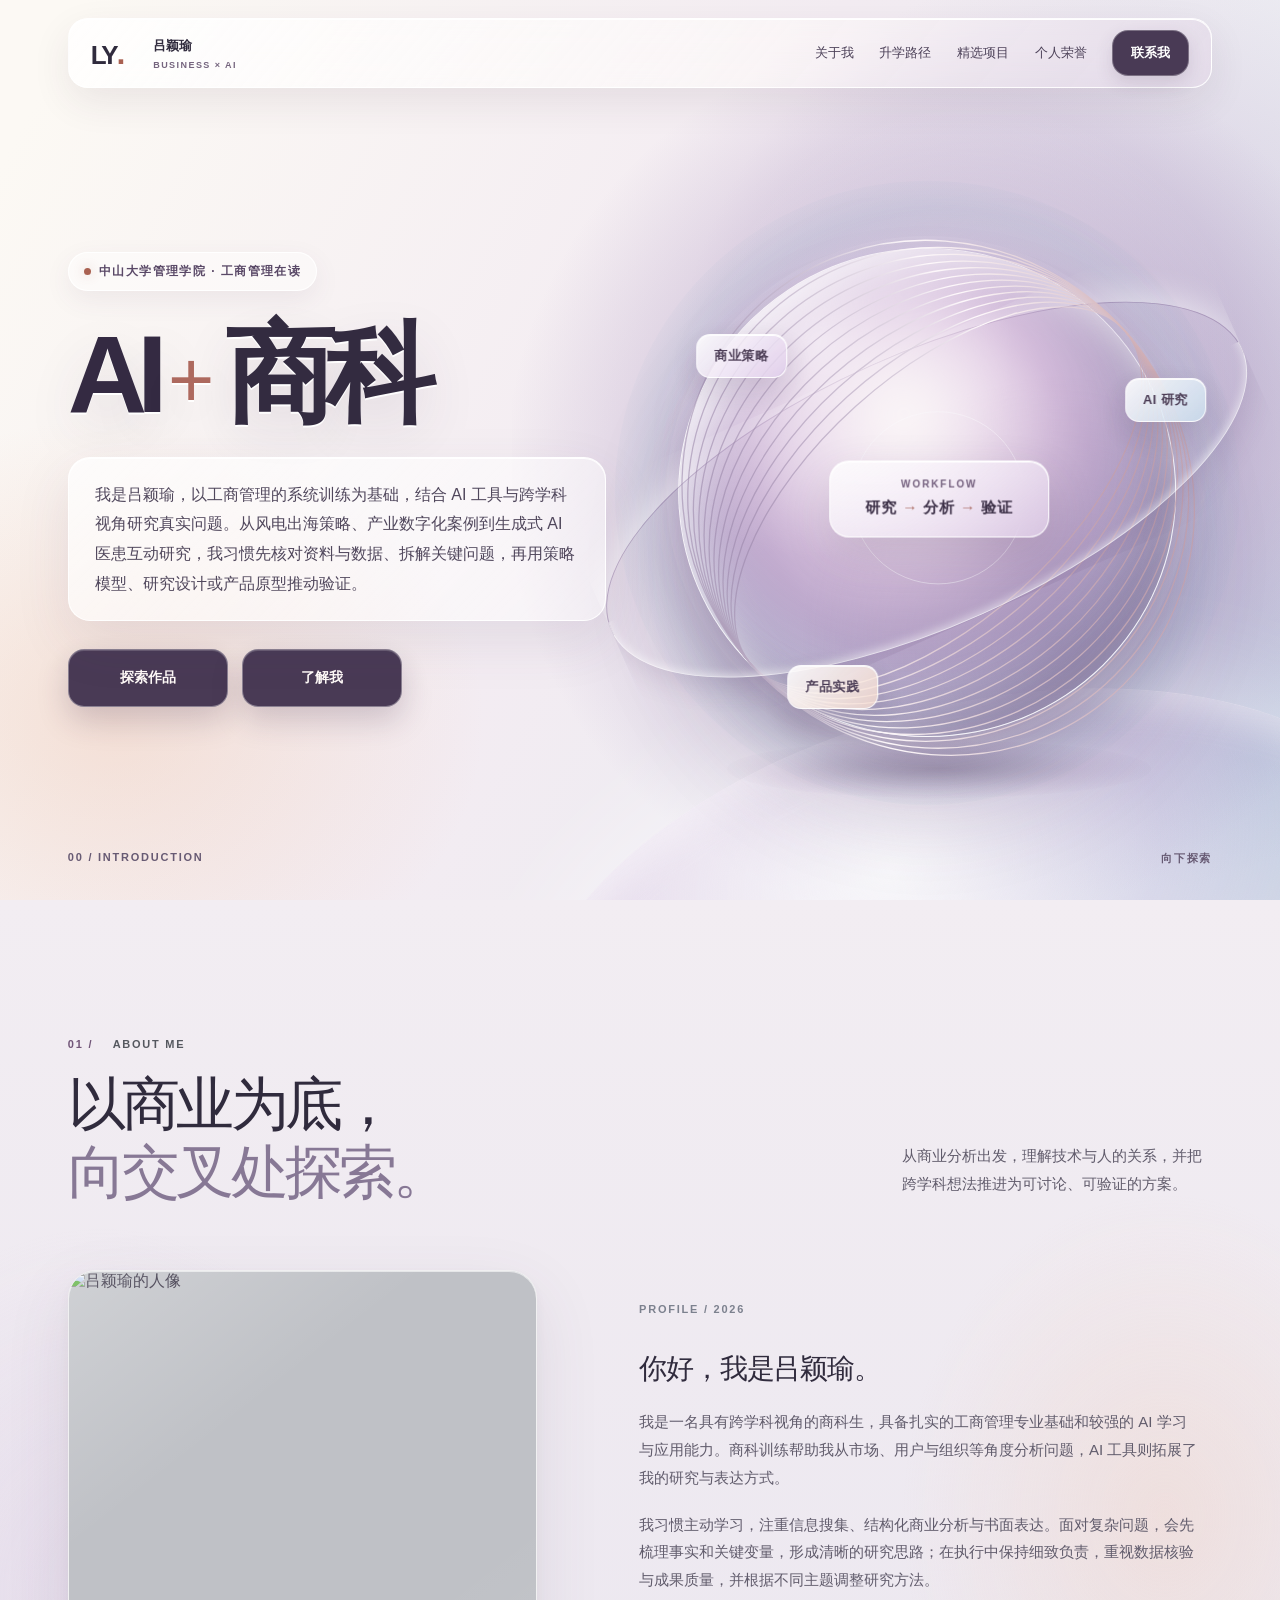
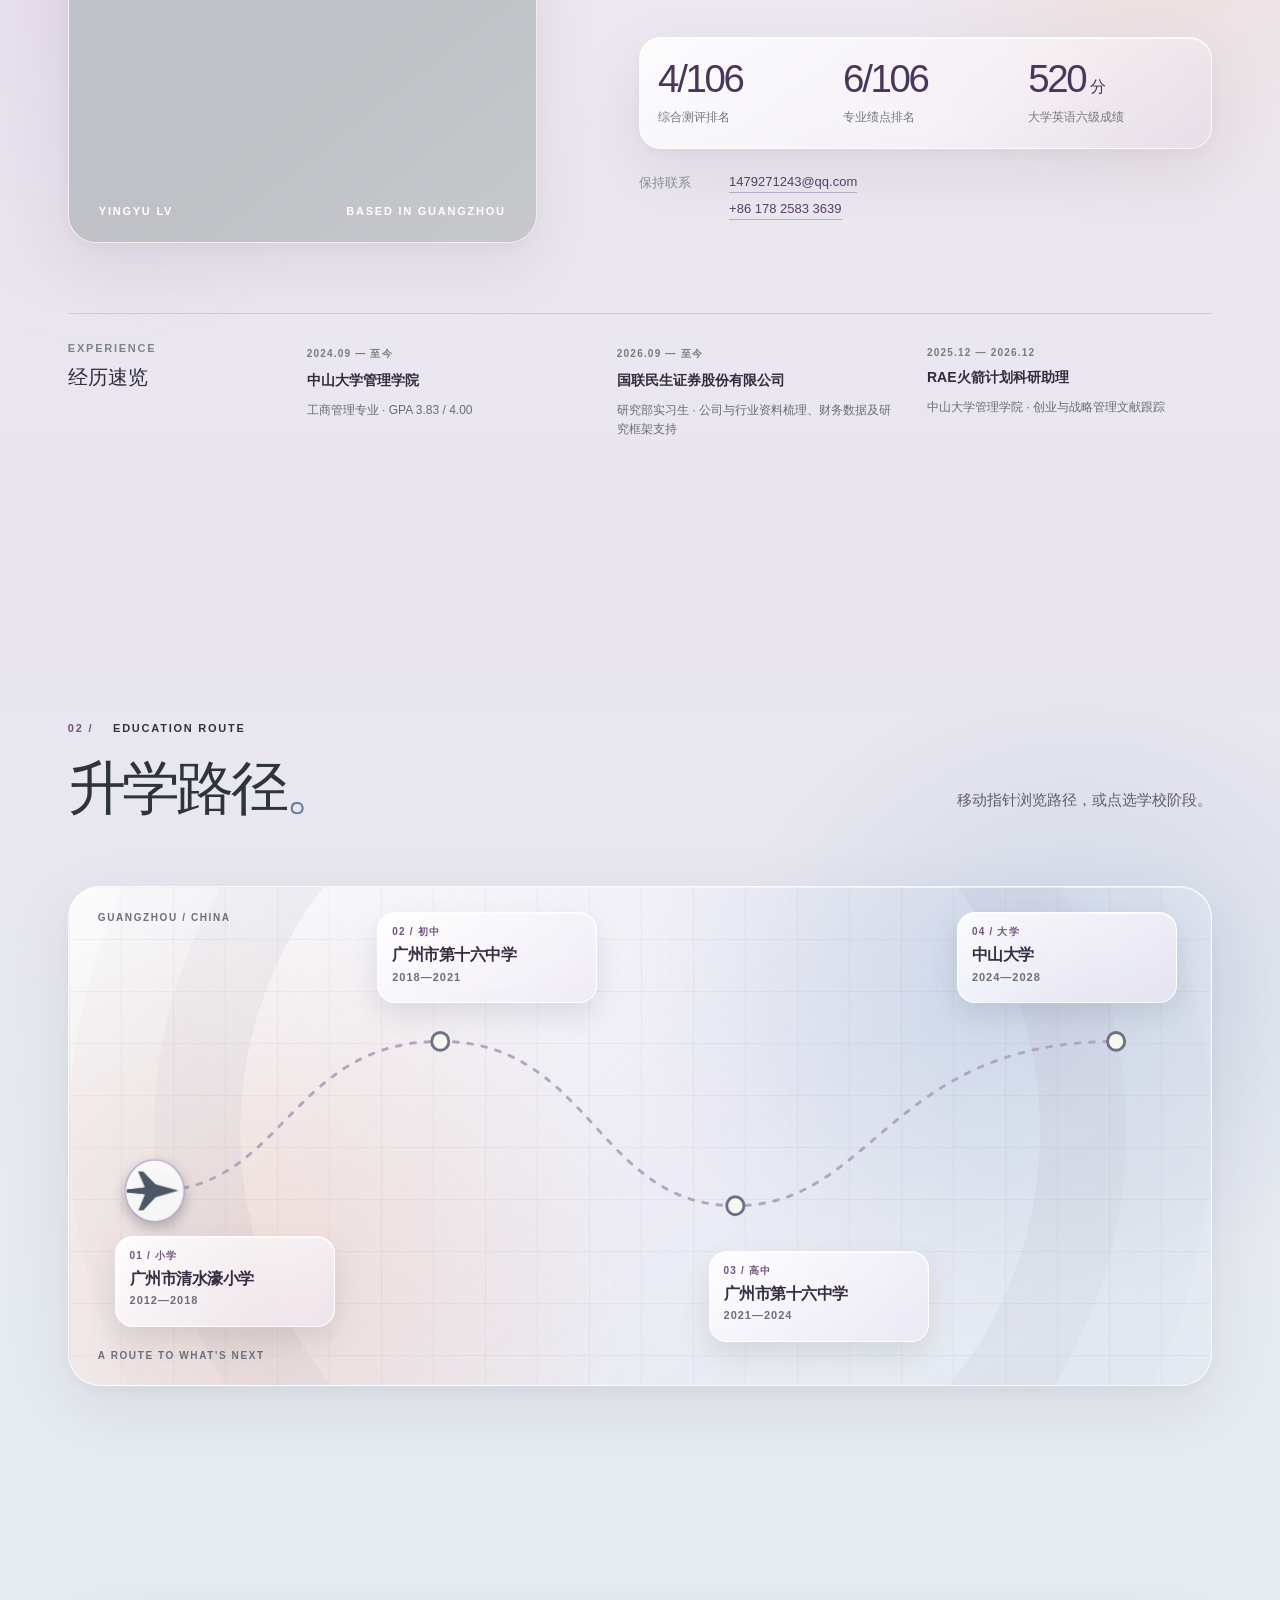
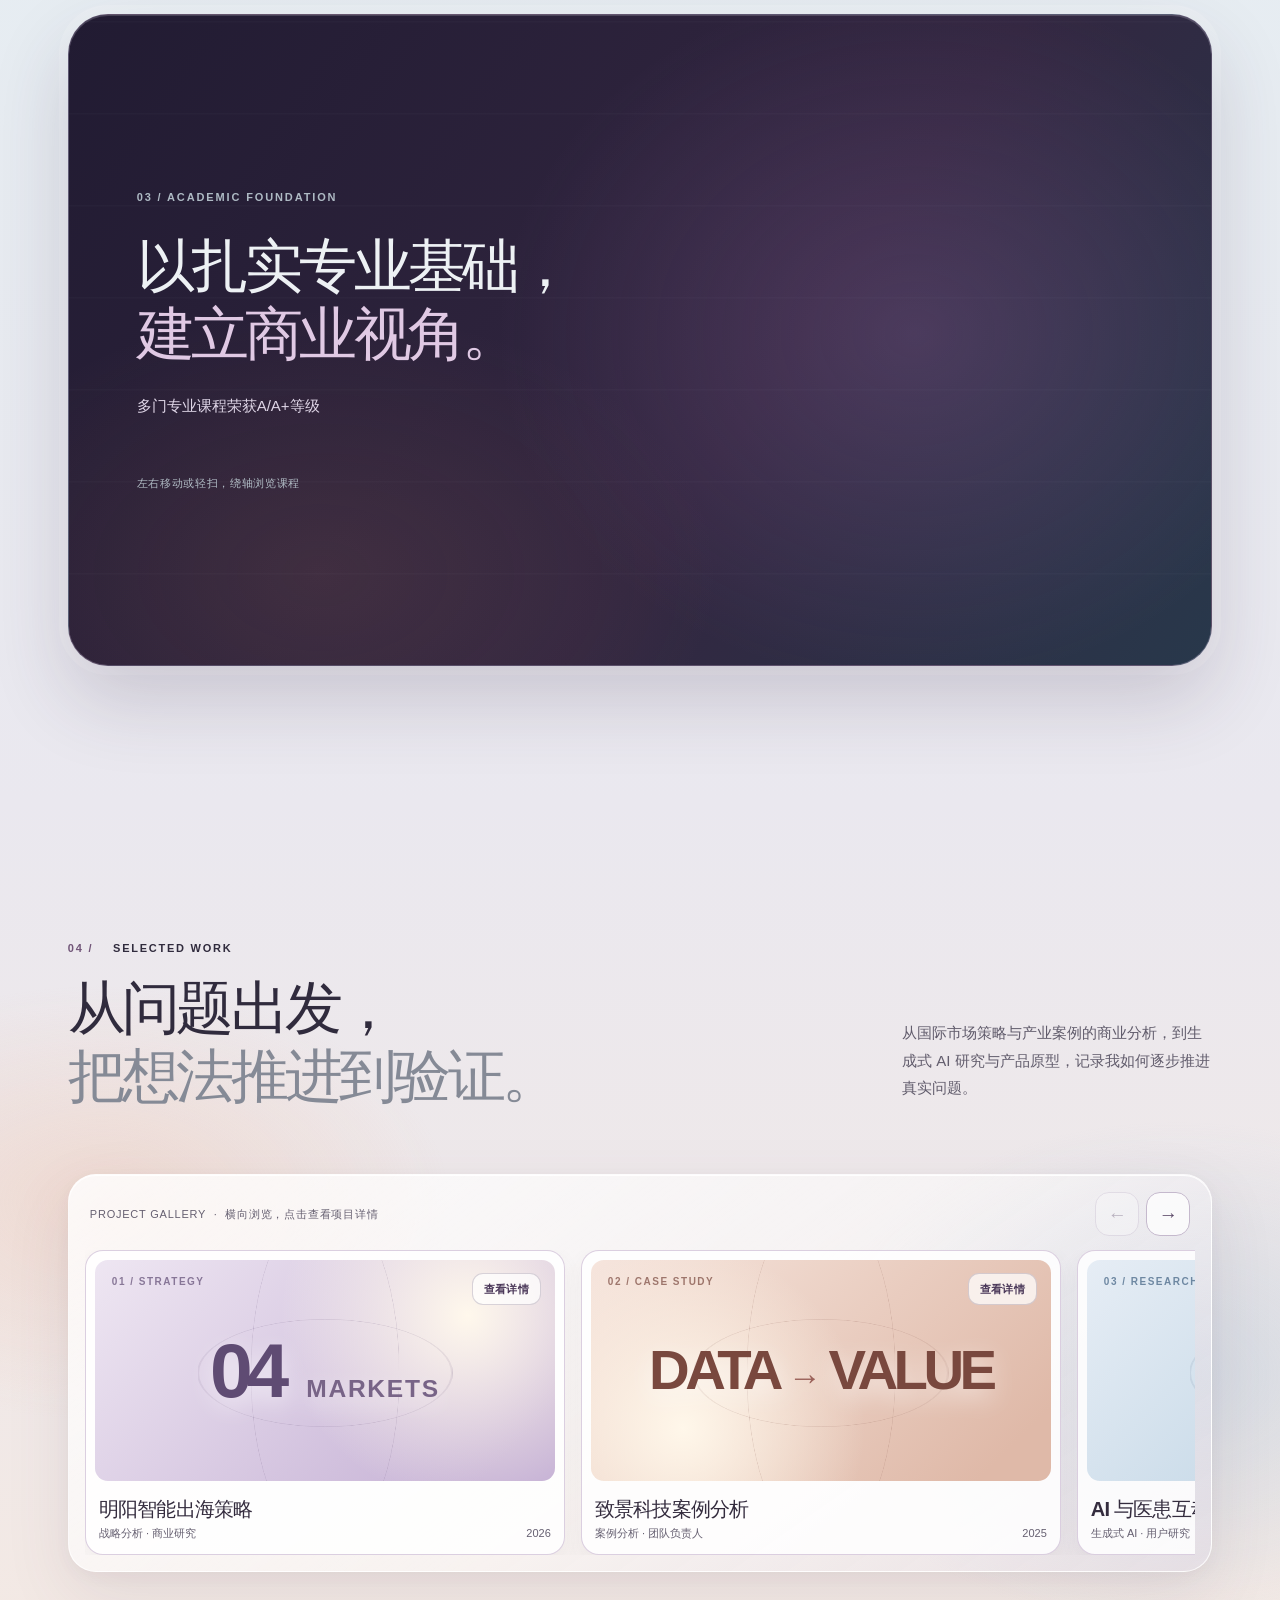
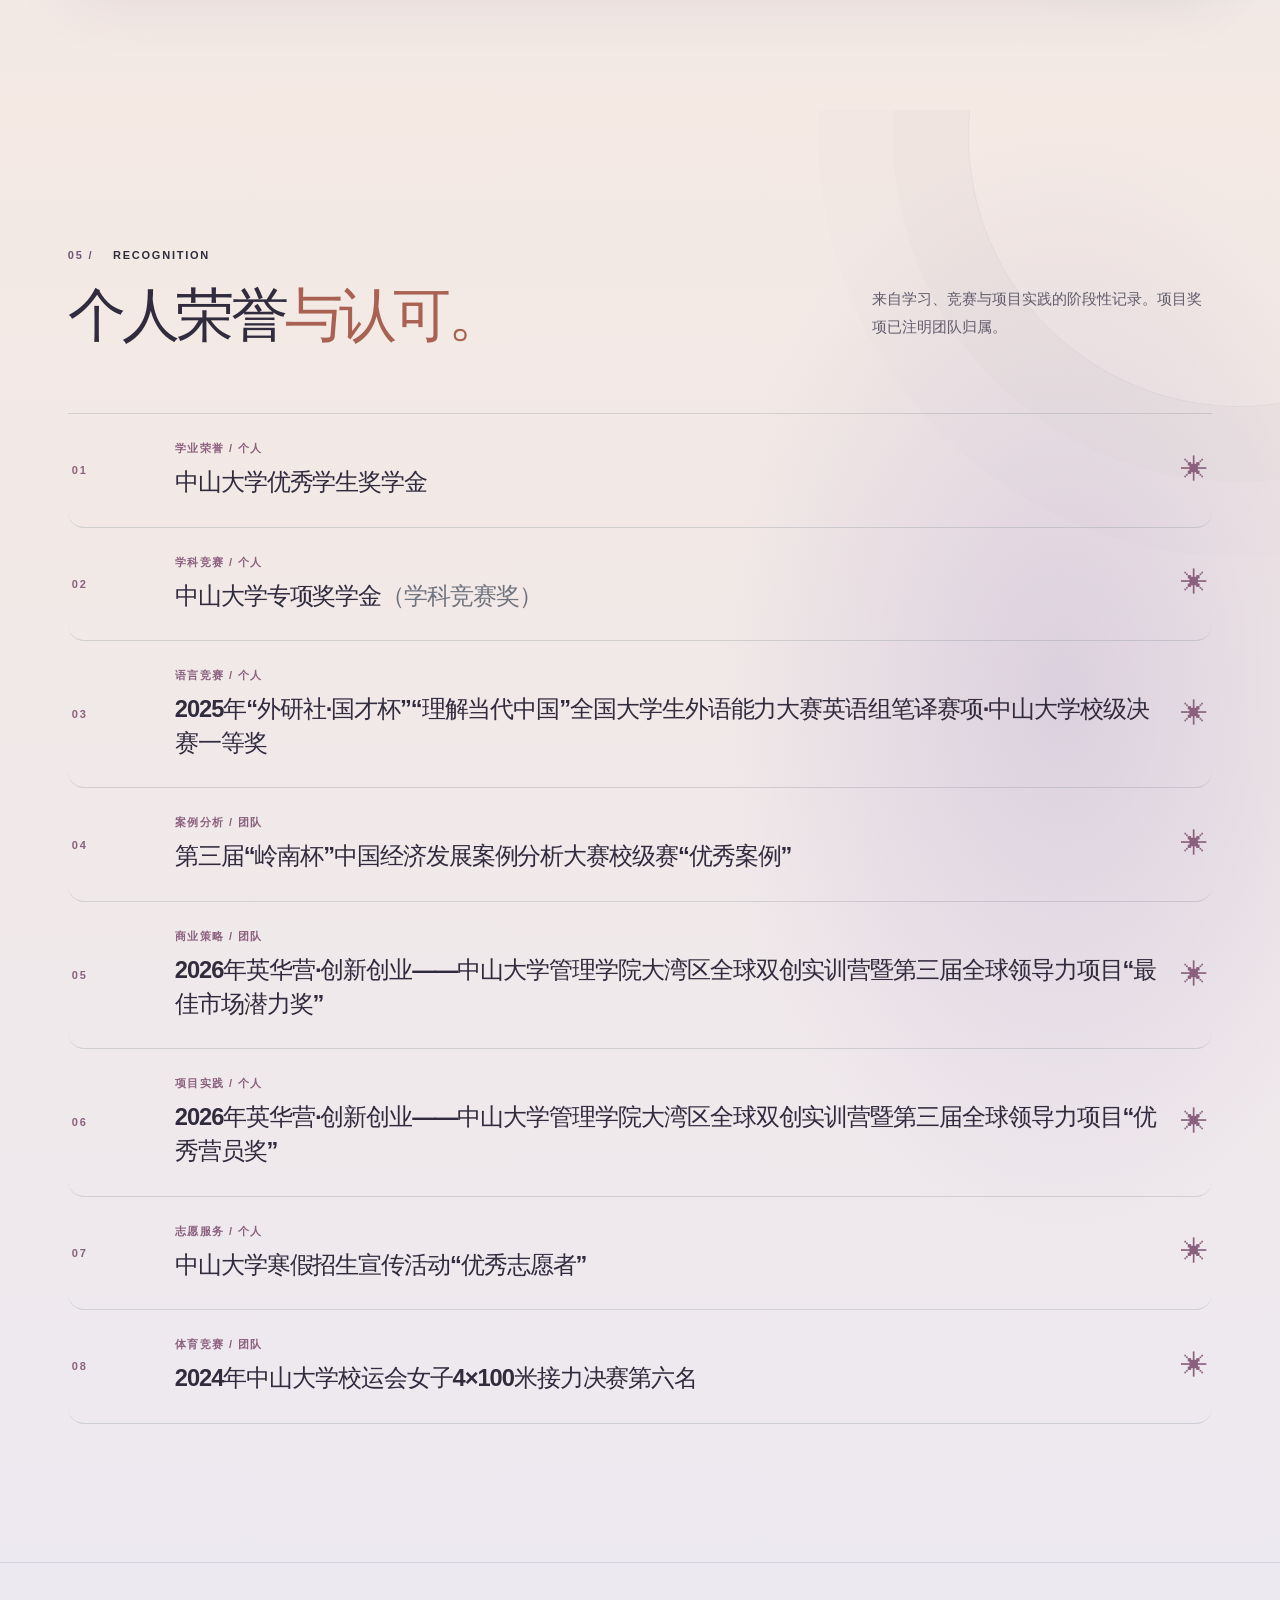
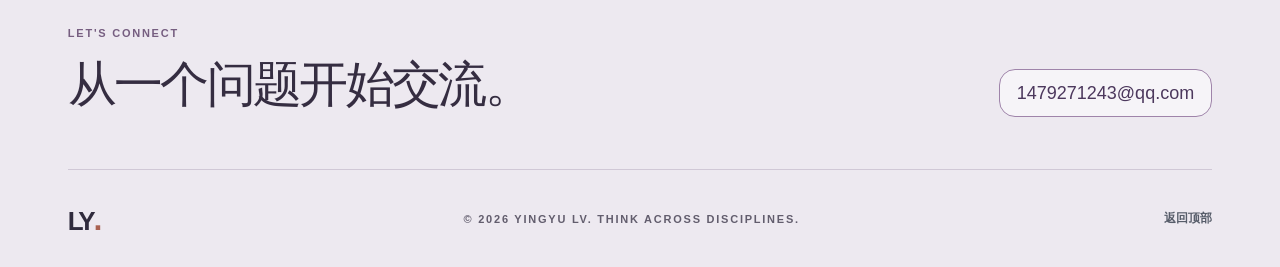
==== portfolio.html @ 5392bafb "Add portfolio website source" ====
<!doctype html>
<html lang="zh-CN">
<head>
  <meta charset="utf-8">
  <meta name="viewport" content="width=device-width, initial-scale=1">
  <meta name="theme-color" content="#faf7f2">
  <meta name="description" content="吕颖瑜的个人网站：以工商管理为基础，结合 AI 应用与跨学科实践，展示产品、研究和商业策略项目。">
  <title>吕颖瑜 · 商业 × AI × 跨学科实践</title>
  <link rel="stylesheet" href="styles.css">
  <link rel="stylesheet" href="liquid.css">
  <link rel="stylesheet" href="course-orb.css">
  <link rel="stylesheet" href="typography.css">
  <link rel="stylesheet" href="project-cards.css">
  <link rel="stylesheet" href="visual-refresh.css">
  <link rel="stylesheet" href="project-map.css">
</head>
<body class="portfolio-page">
  <a class="skip-link" href="#main">跳到主要内容</a>
  <header class="site-header" id="top">
    <div class="wrap nav-wrap">
      <a class="brand" href="index.html" aria-label="吕颖瑜，返回入口">LY<span class="brand-mark">.</span></a>
      <div class="nav-identity"><strong>吕颖瑜</strong><span>BUSINESS × AI</span></div>
      <button class="menu-toggle" type="button" aria-expanded="false" aria-controls="primary-nav" aria-label="打开导航菜单"><span></span><span></span></button>
      <nav class="primary-nav" id="primary-nav" aria-label="主导航">
        <a href="#about">关于我</a>
        <a href="#journey">升学路径</a>
        <a href="#projects">精选项目</a>
        <a href="#honors">个人荣誉</a>
        <a class="nav-contact" href="mailto:1479271243@qq.com">联系我</a>
      </nav>
    </div>
  </header>

  <main id="main">
    <section class="hero section-shell" aria-labelledby="hero-title">
      <div class="hero-scene" aria-hidden="true">
        <div class="hero-grid"></div>
        <div class="hero-glow"></div>
        <div class="hero-horizon"></div>
      </div>
      <div class="wrap hero-wrap">
        <div class="hero-copy">
          <p class="eyebrow hero-eyebrow"><span class="live-dot"></span> 中山大学管理学院 · 工商管理在读</p>
          <h1 id="hero-title"><span class="hero-title-ai">AI</span><span class="hero-title-plus">+</span><span class="hero-title-business">商科</span></h1>
          <p class="hero-lede">我是吕颖瑜，以工商管理的系统训练为基础，结合 AI 工具与跨学科视角研究真实问题。从风电出海策略、产业数字化案例到生成式 AI 医患互动研究，我习惯先核对资料与数据、拆解关键问题，再用策略模型、研究设计或产品原型推动验证。</p>
          <div class="hero-actions">
            <a class="button button-lime hero-action" href="#projects">探索作品</a>
            <a class="button button-lime hero-action" href="#about">了解我</a>
          </div>
        </div>
        <div class="hero-visual" aria-label="玻璃球体上的交互式项目地图">
          <div class="visual-frame">
            <div class="orb-orbit orb-orbit-back" aria-hidden="true"></div>
            <svg viewBox="0 0 620 650" aria-hidden="true" xmlns="http://www.w3.org/2000/svg">
              <defs>
                <radialGradient id="orb" cx="42%" cy="35%" r="61%"><stop offset="0" stop-color="#fffefa" stop-opacity=".88"/><stop offset=".39" stop-color="#e6d2e8" stop-opacity=".45"/><stop offset=".74" stop-color="#9c81b1" stop-opacity=".32"/><stop offset="1" stop-color="#637f9e" stop-opacity="0"/></radialGradient>
                <linearGradient id="line" x1="0" x2="1" y1="1" y2="0"><stop stop-color="#674c7f" stop-opacity=".36"/><stop offset=".45" stop-color="#fffafc" stop-opacity=".98"/><stop offset="1" stop-color="#b07c87" stop-opacity=".58"/></linearGradient>
                <filter id="blur"><feGaussianBlur stdDeviation="27"/></filter>
              </defs>
              <circle cx="325" cy="318" r="245" fill="url(#orb)" filter="url(#blur)"/>
              <g fill="none" stroke="url(#line)" stroke-width="1.35" class="flow-lines">
                <ellipse cx="321" cy="330" rx="126" ry="256" transform="rotate(48 321 330)"/>
                <ellipse cx="321" cy="330" rx="139" ry="256" transform="rotate(48 321 330)"/>
                <ellipse cx="321" cy="330" rx="152" ry="256" transform="rotate(48 321 330)"/>
                <ellipse cx="321" cy="330" rx="165" ry="256" transform="rotate(48 321 330)"/>
                <ellipse cx="321" cy="330" rx="178" ry="256" transform="rotate(48 321 330)"/>
                <ellipse cx="321" cy="330" rx="191" ry="256" transform="rotate(48 321 330)"/>
                <ellipse cx="321" cy="330" rx="204" ry="256" transform="rotate(48 321 330)"/>
                <ellipse cx="321" cy="330" rx="217" ry="256" transform="rotate(48 321 330)"/>
                <ellipse cx="321" cy="330" rx="230" ry="256" transform="rotate(48 321 330)"/>
                <ellipse cx="321" cy="330" rx="243" ry="256" transform="rotate(48 321 330)"/>
                <ellipse cx="321" cy="330" rx="256" ry="256" transform="rotate(48 321 330)"/>
                <ellipse cx="321" cy="330" rx="269" ry="256" transform="rotate(48 321 330)"/>
              </g>
              <circle cx="321" cy="330" r="4" fill="#fffef3"/>
              <circle cx="321" cy="330" r="88" fill="none" stroke="#fafafc" stroke-opacity=".54" stroke-width=".8"/>
            </svg>
            <div class="orb-orbit orb-orbit-front" aria-hidden="true"></div>
            <div class="project-map" role="group" aria-label="交互式项目地图">
              <div class="project-map-core"><span>WORKFLOW</span><strong>研究 <i>→</i> 分析 <i>→</i> 验证</strong></div>
              <div class="project-map-node map-node-strategy">
                <button type="button" aria-expanded="false" aria-controls="map-strategy-projects">商业策略</button>
                <div class="project-map-popover" id="map-strategy-projects" aria-hidden="true" inert><span>相关项目</span><a href="#project-strategy">明阳智能出海策略</a><a href="#project-case">致景科技案例分析 <small>岭南杯</small></a></div>
              </div>
              <div class="project-map-node map-node-research">
                <button type="button" aria-expanded="false" aria-controls="map-research-projects">AI 研究</button>
                <div class="project-map-popover" id="map-research-projects" aria-hidden="true" inert><span>相关项目</span><a href="#project-research">AI 与医患互动研究</a></div>
              </div>
              <div class="project-map-node map-node-product">
                <button type="button" aria-expanded="false" aria-controls="map-product-projects">产品实践</button>
                <div class="project-map-popover" id="map-product-projects" aria-hidden="true" inert><span>相关项目</span><a href="#project-moodbox">MoodBox 小程序 MVP</a></div>
              </div>
            </div>
          </div>
        </div>
        <div class="hero-bottom"><span>00 / INTRODUCTION</span><span>向下探索</span></div>
      </div>
    </section>

    <section class="about section-pad" id="about" aria-labelledby="about-title">
      <div class="wrap">
        <div class="section-heading about-heading"><div><p class="eyebrow section-kicker"><span>01 /</span> ABOUT ME</p><h2 id="about-title">以商业为底，<br><em>向交叉处探索。</em></h2></div><p>从商业分析出发，理解技术与人的关系，并把跨学科想法推进为可讨论、可验证的方案。</p></div>
        <div class="about-layout">
          <div class="portrait-panel"><img src="assets/yingyu-portrait.webp" alt="吕颖瑜的人像" width="900" height="1100" loading="lazy"><div class="portrait-caption"><span>YINGYU LV</span><span>BASED IN GUANGZHOU</span></div></div>
          <div class="about-copy">
            <p class="mini-label">PROFILE / 2026</p>
            <h3>你好，我是吕颖瑜。</h3>
            <p>我是一名具有跨学科视角的商科生，具备扎实的工商管理专业基础和较强的 AI 学习与应用能力。商科训练帮助我从市场、用户与组织等角度分析问题，AI 工具则拓展了我的研究与表达方式。</p>
            <p>我习惯主动学习，注重信息搜集、结构化商业分析与书面表达。面对复杂问题，会先梳理事实和关键变量，形成清晰的研究思路；在执行中保持细致负责，重视数据核验与成果质量，并根据不同主题调整研究方法。</p>
            <div class="about-stats" aria-label="学业数据">
              <div><strong>4/106</strong><span>综合测评排名</span></div>
              <div><strong>6/106</strong><span>专业绩点排名</span></div>
              <div><strong>520<span>分</span></strong><span>大学英语六级成绩</span></div>
            </div>
            <div class="about-contact"><span>保持联系</span><a href="mailto:1479271243@qq.com">1479271243@qq.com</a><a href="tel:+8617825833639">+86 178 2583 3639</a></div>
          </div>
        </div>
        <div class="experience-strip" aria-label="经历速览">
          <div class="experience-title"><span class="mini-label">EXPERIENCE</span><strong>经历速览</strong></div>
          <div class="experience-item"><time>2024.09 — 至今</time><strong>中山大学管理学院</strong><span>工商管理专业 · GPA 3.83 / 4.00</span></div>
          <div class="experience-item"><time>2026.09 — 至今</time><strong>国联民生证券股份有限公司</strong><span>研究部实习生 · 公司与行业资料梳理、财务数据及研究框架支持</span></div>
          <div class="experience-item"><time>2025.12 — 2026.12</time><strong>RAE火箭计划科研助理</strong><span>中山大学管理学院 · 创业与战略管理文献跟踪</span></div>
        </div>
      </div>
    </section>

    <section class="journey section-pad" id="journey" aria-labelledby="journey-title">
      <div class="wrap">
        <div class="section-heading journey-heading">
          <div><p class="eyebrow section-kicker"><span>02 /</span> EDUCATION ROUTE</p><h2 id="journey-title">升学路径<span>。</span></h2></div>
          <p>移动指针浏览路径，或点选学校阶段。</p>
        </div>
        <div class="education-map" aria-label="从小学到大学的升学路径图">
          <div class="education-map-top"><span>GUANGZHOU / CHINA</span></div>
          <svg class="education-path-svg education-path-desktop" viewBox="0 0 1200 500" preserveAspectRatio="none" aria-hidden="true" xmlns="http://www.w3.org/2000/svg">
            <path class="education-path-base" d="M90 305 C225 305 232 155 390 155 C548 155 555 320 700 320 C845 320 862 155 1100 155"/>
            <path class="education-path-progress" d="M90 305 C225 305 232 155 390 155 C548 155 555 320 700 320 C845 320 862 155 1100 155"/>
            <circle class="education-path-dot" cx="90" cy="305" r="9"/><circle class="education-path-dot" cx="390" cy="155" r="9"/><circle class="education-path-dot" cx="700" cy="320" r="9"/><circle class="education-path-dot" cx="1100" cy="155" r="9"/>
            <g class="education-plane" transform="translate(90 305)"><circle r="31" class="education-plane-halo"/><path d="M27 0 1-7-12-20h-6l7 16-19 2v4l19 2-7 16h6L1 7Z"/></g>
          </svg>
          <svg class="education-path-svg education-path-mobile" viewBox="0 0 400 760" preserveAspectRatio="none" aria-hidden="true" xmlns="http://www.w3.org/2000/svg">
            <path class="education-path-base" d="M198 65 C318 170 87 235 185 285 C290 340 102 423 205 478 C307 535 108 612 202 690"/>
            <path class="education-path-progress" d="M198 65 C318 170 87 235 185 285 C290 340 102 423 205 478 C307 535 108 612 202 690"/>
            <circle class="education-path-dot" cx="198" cy="65" r="8"/><circle class="education-path-dot" cx="185" cy="285" r="8"/><circle class="education-path-dot" cx="205" cy="478" r="8"/><circle class="education-path-dot" cx="202" cy="690" r="8"/>
            <g class="education-plane" transform="translate(198 65)"><circle r="29" class="education-plane-halo"/><path d="M27 0 1-7-12-20h-6l7 16-19 2v4l19 2-7 16h6L1 7Z"/></g>
          </svg>
          <div class="education-nodes">
            <button class="education-node node-primary" type="button" data-step="0" aria-label="小学，2012至2018，广州市清水濠小学"><span class="education-node-index">01 / 小学</span><strong>广州市清水濠小学</strong><span class="education-years">2012—2018</span></button>
            <button class="education-node node-junior" type="button" data-step="1" aria-label="初中，2018至2021，广州市第十六中学"><span class="education-node-index">02 / 初中</span><strong>广州市第十六中学</strong><span class="education-years">2018—2021</span></button>
            <button class="education-node node-senior" type="button" data-step="2" aria-label="高中，2021至2024，广州市第十六中学"><span class="education-node-index">03 / 高中</span><strong>广州市第十六中学</strong><span class="education-years">2021—2024</span></button>
            <button class="education-node node-university" type="button" data-step="3" aria-label="大学，2024至2028，中山大学"><span class="education-node-index">04 / 大学</span><strong>中山大学</strong><span class="education-years">2024—2028</span></button>
          </div>
          <span class="education-map-bottom">A ROUTE TO WHAT'S NEXT</span>
        </div>
      </div>
    </section>

    <section class="curriculum section-pad" id="curriculum" aria-labelledby="curriculum-title">
      <div class="wrap">
        <div class="curriculum-panel">
          <div class="curriculum-copy">
            <p class="eyebrow">03 / ACADEMIC FOUNDATION</p>
            <h2 id="curriculum-title">以扎实专业基础，<br><em>建立商业视角。</em></h2>
            <p>多门专业课程荣获A/A+等级</p>
            <span class="curriculum-hint">左右移动或轻扫，绕轴浏览课程</span>
            <p class="sr-only">核心专业课程：宏观经济学、微观经济学、组织行为学、营销学原理、消费者行为学、概率与统计、计量经济学、高等数学、线性代数、管理学原理、商法、财务管理、人工智能、服务管理、运作管理、创业基础、社会科学研究方法导论、人工智能与管理、商业伦理、会计学原理、逻辑导论。</p>
          </div>
          <div class="course-orb-visual" aria-hidden="true"><canvas class="course-orb-canvas" id="course-orb"></canvas></div>
        </div>
      </div>
    </section>

    <section class="projects section-pad" id="projects" aria-labelledby="projects-title">
      <div class="wrap">
        <div class="section-heading projects-heading"><div><p class="eyebrow section-kicker"><span>04 /</span> SELECTED WORK</p><h2 id="projects-title">从问题出发，<br><em>把想法推进到验证。</em></h2></div><p>从国际市场策略与产业案例的商业分析，到生成式 AI 研究与产品原型，记录我如何逐步推进真实问题。</p></div>
        <div class="project-list">
          <div class="project-carousel-shell">
            <div class="project-carousel-toolbar">
              <span>PROJECT GALLERY <i>·</i> 横向浏览，点击查看项目详情</span>
              <div class="project-carousel-controls" aria-label="项目画廊控制">
                <button type="button" class="project-carousel-prev" aria-label="查看上一个项目">←</button>
                <button type="button" class="project-carousel-next" aria-label="查看下一个项目">→</button>
              </div>
            </div>
            <div class="project-carousel-viewport" tabindex="0" role="region" aria-roledescription="轮播画廊" aria-label="精选项目经历，可横向拖动或使用左右方向键浏览">
              <div class="project-compact-grid">
                <article class="project-compact-card project-compact-strategy" id="project-strategy">
                  <button class="project-compact-trigger" type="button" data-project="strategy" aria-haspopup="dialog" aria-controls="project-dialog" aria-label="查看明阳智能出海策略项目详情">
                    <span class="project-compact-visual" aria-hidden="true"><span class="project-compact-index">01 / STRATEGY</span><span class="project-compact-art">04 <i>MARKETS</i></span><span class="project-compact-open">查看详情</span></span>
                    <span class="project-compact-body"><strong>明阳智能出海策略</strong><span>战略分析 · 商业研究</span><span>2026</span></span>
                  </button>
                </article>
                <article class="project-compact-card project-compact-case" id="project-case">
                  <button class="project-compact-trigger" type="button" data-project="case" aria-haspopup="dialog" aria-controls="project-dialog" aria-label="查看致景科技案例分析项目详情">
                    <span class="project-compact-visual" aria-hidden="true"><span class="project-compact-index">02 / CASE STUDY</span><span class="project-compact-art">DATA <i>→</i> VALUE</span><span class="project-compact-open">查看详情</span></span>
                    <span class="project-compact-body"><strong>致景科技案例分析</strong><span>案例分析 · 团队负责人</span><span>2025</span></span>
                  </button>
                </article>
                <article class="project-compact-card project-compact-research" id="project-research">
                  <button class="project-compact-trigger" type="button" data-project="research" aria-haspopup="dialog" aria-controls="project-dialog" aria-label="查看 AI 与医患互动研究项目详情">
                    <span class="project-compact-visual" aria-hidden="true"><span class="project-compact-index">03 / RESEARCH</span><span class="project-compact-art">AI <i>↔</i> 人</span><span class="project-compact-open">查看详情</span></span>
                    <span class="project-compact-body"><strong>AI 与医患互动</strong><span>生成式 AI · 用户研究</span><span>2025—2026</span></span>
                  </button>
                </article>
                <article class="project-compact-card project-compact-moodbox" id="project-moodbox">
                  <button class="project-compact-trigger" type="button" data-project="moodbox" aria-haspopup="dialog" aria-controls="project-dialog" aria-label="查看 MoodBox 项目详情">
                    <span class="project-compact-visual" aria-hidden="true"><video src="assets/moodbox-demo.mp4" poster="assets/moodbox-poster.svg" muted loop playsinline preload="none" tabindex="-1"></video><span class="project-compact-video-shade"></span><span class="project-compact-index">04 / PRODUCT</span><span class="project-compact-art">MoodBox<span>.</span></span><span class="project-compact-open">查看详情</span></span>
                    <span class="project-compact-body"><strong>MoodBox</strong><span>产品概念 · 小程序 MVP</span><span>2026</span></span>
                  </button>
                </article>
              </div>
            </div>
          </div>
        </div>
      </div>
    </section>

    <section class="honors section-pad" id="honors" aria-labelledby="honors-title">
      <div class="wrap">
        <div class="section-heading honors-heading">
          <div><p class="eyebrow section-kicker"><span>05 /</span> RECOGNITION</p><h2 id="honors-title">个人荣誉<span>与认可。</span></h2></div>
          <p>来自学习、竞赛与项目实践的阶段性记录。项目奖项已注明团队归属。</p>
        </div>
        <div class="honors-list">
          <article class="honor-item"><span class="honor-number">01</span><div class="honor-main"><span class="honor-category">学业荣誉 / 个人</span><h3>中山大学优秀学生奖学金</h3></div><span class="honor-symbol" aria-hidden="true">✳</span></article>
          <article class="honor-item"><span class="honor-number">02</span><div class="honor-main"><span class="honor-category">学科竞赛 / 个人</span><h3>中山大学专项奖学金<span>（学科竞赛奖）</span></h3></div><span class="honor-symbol" aria-hidden="true">✳</span></article>
          <article class="honor-item"><span class="honor-number">03</span><div class="honor-main"><span class="honor-category">语言竞赛 / 个人</span><h3>2025年“外研社·国才杯”“理解当代中国”全国大学生外语能力大赛英语组笔译赛项·中山大学校级决赛一等奖</h3></div><span class="honor-symbol" aria-hidden="true">✳</span></article>
          <article class="honor-item"><span class="honor-number">04</span><div class="honor-main"><span class="honor-category">案例分析 / 团队</span><h3>第三届“岭南杯”中国经济发展案例分析大赛校级赛“优秀案例”</h3></div><span class="honor-symbol" aria-hidden="true">✳</span></article>
          <article class="honor-item"><span class="honor-number">05</span><div class="honor-main"><span class="honor-category">商业策略 / 团队</span><h3>2026年英华营·创新创业——中山大学管理学院大湾区全球双创实训营暨第三届全球领导力项目“最佳市场潜力奖”</h3></div><span class="honor-symbol" aria-hidden="true">✳</span></article>
          <article class="honor-item"><span class="honor-number">06</span><div class="honor-main"><span class="honor-category">项目实践 / 个人</span><h3>2026年英华营·创新创业——中山大学管理学院大湾区全球双创实训营暨第三届全球领导力项目“优秀营员奖”</h3></div><span class="honor-symbol" aria-hidden="true">✳</span></article>
          <article class="honor-item"><span class="honor-number">07</span><div class="honor-main"><span class="honor-category">志愿服务 / 个人</span><h3>中山大学寒假招生宣传活动“优秀志愿者”</h3></div><span class="honor-symbol" aria-hidden="true">✳</span></article>
          <article class="honor-item"><span class="honor-number">08</span><div class="honor-main"><span class="honor-category">体育竞赛 / 团队</span><h3>2024年中山大学校运会女子4×100米接力决赛第六名</h3></div><span class="honor-symbol" aria-hidden="true">✳</span></article>
        </div>
      </div>
    </section>

  </main>

  <footer class="site-footer"><div class="wrap footer-contact"><div><span class="mini-label">LET'S CONNECT</span><strong>从一个问题开始交流。</strong></div><a href="mailto:1479271243@qq.com">1479271243@qq.com</a></div><div class="wrap"><a class="brand" href="index.html" aria-label="返回入口">LY<span class="brand-mark">.</span></a><span>© 2026 YINGYU LV. THINK ACROSS DISCIPLINES.</span><a href="#top">返回顶部</a></div></footer>

  <dialog class="project-dialog" id="project-dialog" aria-labelledby="dialog-title"><button class="dialog-close" type="button" aria-label="关闭项目详情">×</button><div class="dialog-content"></div></dialog>
  <script src="main.js" defer></script>
  <script src="course-orb.js" defer></script>
</body>
</html>
---- styles.css ----
@charset "UTF-8";
:root{--ink:#0a0e12;--ink-2:#131a20;--paper:#f0f1e8;--paper-2:#e1e3e7;--accent-soft:#a9b7d7;--accent-cool:#b0c6da;--muted:#8c9993;--line:rgba(255,255,255,.16);--max:1380px;--gutter:clamp(22px,5.3vw,84px)}
*{box-sizing:border-box}html{scroll-behavior:smooth}body{margin:0;background:var(--ink);color:var(--paper);font-family:Inter,"SF Pro Display","PingFang SC","Hiragino Sans GB","Microsoft YaHei",sans-serif;-webkit-font-smoothing:antialiased}button,a{font:inherit}a{color:inherit;text-decoration:none}button{cursor:pointer}img,svg,video{display:block;max-width:100%}::selection{background:var(--accent-soft);color:var(--ink)}.wrap{width:min(var(--max),calc(100% - var(--gutter) - var(--gutter)));margin-inline:auto}.eyebrow,.mini-label,.project-type,.media-corner,.visual-meta,.art-label,.gateway-bottom,.hero-bottom,.portrait-caption,.strength-en,.contact-top>span,.site-footer,.nav-identity span{font-size:11px;letter-spacing:.16em;font-weight:600}.eyebrow{margin:0}.live-dot{display:inline-block;flex:none;width:7px;height:7px;background:var(--accent-soft);border-radius:50%;box-shadow:0 0 14px var(--accent-soft);vertical-align:middle;margin-right:11px}.brand{font-size:26px;font-weight:750;letter-spacing:-.12em;line-height:1;display:inline-flex;align-items:baseline;white-space:nowrap}.brand-mark{color:var(--accent-soft);font-size:32px;margin-left:1px}.section-pad{padding-block:clamp(100px,10.8vw,172px)}.section-heading{display:flex;justify-content:space-between;align-items:end;gap:70px;margin-bottom:64px}.section-heading h2{font-size:clamp(46px,6vw,86px);line-height:1.16;letter-spacing:-.065em;font-weight:560;margin:21px 0 0}.section-heading h2 em{font-style:normal;color:#95989f}.section-heading>p{max-width:310px;margin:0 0 8px;font-size:15px;line-height:1.85;color:#7d8983}.section-kicker span{color:#788093;margin-right:15px}.button{min-height:57px;padding:0 25px;display:inline-flex;align-items:center;gap:48px;justify-content:space-between;font-size:14px;font-weight:650;transition:transform .25s,background .25s}.button:hover{transform:translateY(-3px)}.button-lime{background:var(--accent-soft);color:var(--ink)}.button-lime:hover{background:#c7d0e4}.button span{font-size:20px;font-weight:400}.skip-link{position:fixed;z-index:50;left:20px;top:-80px;background:var(--accent-soft);color:var(--ink);padding:12px}.skip-link:focus{top:20px}a:focus-visible,button:focus-visible{outline:2px solid var(--accent-soft);outline-offset:4px}

/* First screen: an intentional, full-screen entrance. */
.gateway-page{overflow-x:hidden}.gateway{min-height:100svh;position:relative;isolation:isolate;overflow:hidden;background:radial-gradient(circle at 79% 55%,#1c262f 0,#0e141a 31%,#0a0e12 65%);display:flex;flex-direction:column}.gateway:after{content:"";position:absolute;inset:0;z-index:-1;background:linear-gradient(90deg,rgba(10,14,18,.1),rgba(10,14,18,0) 60%),repeating-linear-gradient(0deg,transparent 0 93px,rgba(208,216,233,.028) 94px 95px);pointer-events:none}.gateway-grain{position:absolute;inset:0;z-index:3;opacity:.18;pointer-events:none;background-image:url("data:image/svg+xml,%3Csvg viewBox='0 0 160 160' xmlns='http://www.w3.org/2000/svg'%3E%3Cfilter id='n'%3E%3CfeTurbulence type='fractalNoise' baseFrequency='.8' numOctaves='3' stitchTiles='stitch'/%3E%3C/filter%3E%3Crect width='100%25' height='100%25' filter='url(%23n)' opacity='.32'/%3E%3C/svg%3E")}.gateway-top,.gateway-bottom{position:relative;z-index:5;display:flex;align-items:center;justify-content:space-between}.gateway-top{padding-top:35px}.gateway-top-note{color:#a6aab2}.gateway-top-link{font-size:13px;border-bottom:1px solid #6b6f79;padding-bottom:7px}.gateway-top-link span{margin-left:14px;color:var(--accent-soft)}.gateway-content{position:relative;z-index:4;flex:1;display:flex;flex-direction:column;justify-content:center;align-items:flex-start;padding-block:75px 105px}.gateway-kicker{color:var(--accent-cool);margin-bottom:20px}.gateway h1{font-size:clamp(76px,11vw,176px);line-height:1.02;letter-spacing:-.09em;font-weight:520;margin:0 0 25px;white-space:nowrap;text-shadow:0 2px 28px rgba(10,14,18,.25)}.gateway h1 span{font-weight:300;color:#e1e6f1}.gateway h1 em{font-style:normal;color:var(--accent-soft)}.gateway-intro{font-size:clamp(16px,1.45vw,21px);line-height:1.8;color:#b6b9c0;margin:0 0 42px;letter-spacing:.01em}.enter-button{display:grid;grid-template-columns:116px 1fr 42px;align-items:center;gap:30px;width:min(438px,100%);height:83px;padding:0 26px;border:1px solid rgba(211,218,235,.42);background:rgba(10,14,18,.35);backdrop-filter:blur(14px);transition:background .3s,transform .3s,border-color .3s}.enter-button:hover{background:var(--accent-soft);color:var(--ink);border-color:var(--accent-soft);transform:translateY(-4px)}.enter-index{font-size:10px;letter-spacing:.15em;color:#959ba8}.enter-button:hover .enter-index{color:#4a505d}.enter-text{font-size:18px}.enter-arrow{font-size:29px;text-align:right;font-weight:300}.gateway-bottom{padding-bottom:28px;color:#9297a2}.gateway-art{position:absolute;inset:0 0 0 36%;z-index:1;pointer-events:none;filter:drop-shadow(0 0 40px rgba(121,159,192,.12))}.gateway-halo,.gateway-core,.gateway-scan{position:absolute;left:60%;top:48%;transform:translate(-50%,-50%);border-radius:50%}.gateway-halo{border:1px solid rgba(220,225,238,.25);box-shadow:inset 0 0 30px rgba(162,177,211,.08),0 0 25px rgba(161,176,211,.07)}.halo-outer{width:min(76vw,880px);aspect-ratio:1;animation:halo-pulse 10s ease-in-out infinite}.halo-mid{width:min(61vw,705px);aspect-ratio:1;border-color:rgba(220,225,238,.42);animation:halo-pulse 8s ease-in-out infinite reverse}.halo-inner{width:min(46vw,530px);aspect-ratio:1;border-color:rgba(235,238,246,.54);box-shadow:0 0 75px rgba(130,150,196,.2),inset 0 0 45px rgba(118,140,191,.15)}.gateway-core{width:min(34vw,395px);aspect-ratio:1;background:radial-gradient(circle at 37% 31%,rgba(230,234,243,.88),rgba(154,170,208,.58) 10%,rgba(49,78,104,.9) 34%,rgba(17,28,37,.89) 62%,rgba(10,15,20,.85) 78%);box-shadow:0 0 120px rgba(90,112,165,.32),inset -35px -35px 50px #0b1116,inset 12px 15px 35px rgba(207,214,232,.47)}.gateway-core:before{content:"";position:absolute;inset:-16%;border-radius:50%;border:1px solid rgba(198,207,228,.36);transform:rotateX(72deg) rotate(-24deg);box-shadow:0 0 25px #9aaad044}.gateway-core:after{content:"";position:absolute;inset:8%;border-radius:50%;background:linear-gradient(130deg,rgba(234,237,245,.33),transparent 36%);filter:blur(13px)}.gateway-scan{width:min(84vw,970px);height:1px;background:linear-gradient(90deg,transparent,rgba(205,213,232,.55),transparent);transform:translate(-50%,-50%) rotate(-28deg)}.art-label{position:absolute;color:#aeb4c1}.art-label-top{right:9%;top:22%}.art-label-bottom{left:14%;bottom:22%}@keyframes halo-pulse{50%{opacity:.5;transform:translate(-50%,-50%) scale(1.04)}}

/* Portfolio navigation and hero. */
.site-header{position:absolute;z-index:20;top:0;left:0;right:0;border-bottom:1px solid rgba(255,255,255,.13)}.nav-wrap{min-height:88px;display:flex;align-items:center;gap:22px}.nav-identity{display:flex;flex-direction:column;gap:5px;margin-left:9px}.nav-identity strong{font-size:13px;font-weight:600}.nav-identity span{font-size:9px;color:#9da1ab}.primary-nav{display:flex;align-items:center;gap:clamp(24px,3.4vw,55px);margin-left:auto}.primary-nav a{font-size:13px;color:#d0d2d6;transition:color .2s}.primary-nav a:hover{color:var(--accent-soft)}.primary-nav .nav-contact{color:var(--ink);background:var(--accent-soft);padding:13px 18px;font-weight:650}.nav-contact span{margin-left:18px;font-size:17px}.menu-toggle{display:none}.hero{position:relative;min-height:min(860px,100svh);background:#0a0e12;overflow:hidden}.hero-grid{position:absolute;inset:0;opacity:.34;background-image:linear-gradient(rgba(170,183,213,.09) 1px,transparent 1px),linear-gradient(90deg,rgba(170,183,213,.09) 1px,transparent 1px);background-size:88px 88px;mask-image:linear-gradient(90deg,transparent 25%,black)}.hero-glow{position:absolute;right:-10%;top:9%;width:65vw;height:65vw;max-width:900px;max-height:900px;background:radial-gradient(circle,rgba(80,105,126,.19),transparent 66%);filter:blur(20px)}.hero-wrap{min-height:inherit;position:relative;display:grid;grid-template-columns:52% 48%;align-items:center;padding-top:85px}.hero-copy{position:relative;z-index:2;padding-bottom:60px}.hero-eyebrow{color:var(--accent-cool)}.hero h1{font-size:clamp(66px,6.9vw,105px);font-weight:500;line-height:1.19;letter-spacing:-.075em;margin:28px 0 25px;white-space:nowrap}.outlined-word{color:transparent;-webkit-text-stroke:1px #d8dbe3;text-shadow:0 0 38px rgba(190,200,223,.1)}.hero-lede{color:#acafb6;font-size:17px;line-height:1.9;max-width:470px;margin:0}.hero-actions{display:flex;align-items:center;gap:36px;margin-top:43px}.text-link{font-size:14px;border-bottom:1px solid rgba(255,255,255,.4);padding-bottom:9px}.text-link span{margin-left:28px;color:var(--accent-soft)}.hero-visual{position:relative;z-index:1;width:100%;align-self:stretch;display:flex;align-items:center;justify-content:center}.visual-frame{width:min(100%,710px);position:relative}.visual-frame svg{width:100%;height:auto;filter:drop-shadow(0 0 30px rgba(121,159,192,.2))}.flow-lines{transform-origin:321px 330px;animation:flow-turn 34s linear infinite}.visual-meta{position:absolute;color:#abb1be}.visual-meta-a{left:4%;top:16%}.visual-meta-b{right:0;bottom:18%;display:flex;align-items:center;gap:12px}.visual-meta-b i{display:block;width:37px;height:1px;background:var(--accent-soft)}@keyframes flow-turn{to{transform:rotate(360deg)}}.hero-bottom{position:absolute;bottom:34px;left:0;right:0;display:flex;justify-content:space-between;color:#858994}.hero-bottom b{font-size:19px;font-weight:400;color:var(--accent-soft);margin-left:12px}

/* About. */
.about{background:var(--paper);color:var(--ink)}.about .section-kicker{color:#55585f}.about-heading h2 em{color:#7f848e}.about-layout{display:grid;grid-template-columns:minmax(0,.9fr) minmax(0,1.1fr);gap:clamp(50px,8vw,125px);align-items:stretch}.portrait-panel{position:relative;overflow:hidden;background:#bfc1c6;min-height:550px;max-height:665px}.portrait-panel img{width:100%;height:100%;object-fit:cover;object-position:center 20%;filter:grayscale(1) contrast(1.05);transition:filter .5s,transform .7s}.portrait-panel:hover img{filter:grayscale(.35) contrast(1.04);transform:scale(1.025)}.portrait-panel:after{content:"";position:absolute;inset:55% 0 0;background:linear-gradient(transparent,rgba(7,12,16,.72))}.portrait-caption{position:absolute;z-index:2;bottom:25px;left:30px;right:30px;color:#fff;display:flex;justify-content:space-between}.portrait-caption i{font-style:normal;color:var(--accent-soft);margin-left:10px}.about-copy{display:flex;flex-direction:column;justify-content:center}.mini-label{color:#7c818e}.about-copy h3{font-size:clamp(27px,3vw,42px);font-weight:560;letter-spacing:-.04em;margin:24px 0 20px}.about-copy>p:not(.mini-label){font-size:15px;line-height:2;color:#52555c;margin:0 0 19px;max-width:560px}.about-stats{display:grid;grid-template-columns:repeat(3,1fr);border-top:1px solid #c6c8cc;border-bottom:1px solid #c6c8cc;margin:24px 0 25px;padding:25px 0;gap:20px}.about-stats div{display:flex;flex-direction:column;gap:11px}.about-stats strong{font-size:clamp(34px,3vw,48px);letter-spacing:-.06em;font-weight:530;line-height:1}.about-stats strong span{font-size:16px;margin-left:5px;letter-spacing:0;font-weight:500}.about-stats div>span{font-size:12px;color:#73767e;line-height:1.4}.about-contact{display:grid;grid-template-columns:90px 1fr;row-gap:8px;font-size:13px}.about-contact>span{color:#898c93;grid-row:span 2}.about-contact a{width:fit-content;border-bottom:1px solid #bcbfc7;padding-bottom:3px}.about-contact a span{color:#737b8d;margin-left:7px}

/* Projects. */
.projects{background:#0d1216}.projects .section-heading h2 em{color:#8d919b}.projects-heading>p{color:#95989f}.project-list{display:flex;flex-direction:column;gap:24px}.project-row{display:grid;grid-template-columns:repeat(2,minmax(0,1fr));gap:24px}.project-card{background:#171c21;min-width:0;overflow:hidden}.project-media{height:clamp(350px,44vw,590px);position:relative;overflow:hidden}.project-row .project-media{height:clamp(320px,31vw,435px)}.moodbox-media{background:radial-gradient(circle at 67% 45%,#3b3f49,#182027 50%,#12171c);isolation:isolate}.moodbox-media video{position:absolute;width:100%;height:100%;object-fit:cover;object-position:center;opacity:.82;filter:grayscale(.25) contrast(1.04)}.moodbox-shade{position:absolute;inset:0;background:linear-gradient(90deg,rgba(11,17,23,.94) 0%,rgba(11,17,23,.72) 33%,rgba(11,17,23,.03) 85%),linear-gradient(0deg,rgba(9,14,18,.28),transparent 42%)}.moodbox-graphic{position:absolute;top:50%;left:7%;transform:translateY(-45%);display:flex;flex-direction:column;align-items:flex-start}.moodbox-small{font-size:11px;letter-spacing:.22em;color:#d4d7de}.moodbox-graphic strong{font-size:clamp(85px,10.5vw,166px);line-height:.82;letter-spacing:-.105em;font-weight:620;margin:30px 0 27px}.moodbox-graphic strong span{color:var(--accent-soft)}.moodbox-tag{font-size:15px;letter-spacing:.22em;border:1px solid rgba(238,241,247,.42);padding:12px 17px}.media-corner{position:absolute;right:28px;bottom:26px;color:#d4d7de}.project-info{display:flex;align-items:center;justify-content:space-between;gap:20px;padding:31px clamp(25px,3vw,43px) 36px}.project-type{color:#a1a9bd;font-size:11px}.project-info h3{font-size:clamp(27px,2.8vw,42px);font-weight:550;letter-spacing:-.05em;margin:10px 0 11px}.project-info p{font-size:14px;line-height:1.7;color:#a1a6aa;margin:0;max-width:520px}.project-open{flex:none;width:58px;height:58px;border-radius:50%;border:1px solid #6d7381;background:transparent;color:#d6d9e1;font-size:28px;font-weight:300;transition:background .25s,color .25s,transform .25s}.project-open:hover{background:var(--accent-soft);color:var(--ink);transform:rotate(45deg)}.research-media{background:radial-gradient(circle at 53% 54%,#364c60 0,#192836 34%,#111a21 72%)}.research-media:after{content:"";position:absolute;inset:0;background:repeating-linear-gradient(0deg,transparent 0 44px,rgba(215,221,236,.05) 45px 46px),repeating-linear-gradient(90deg,transparent 0 44px,rgba(215,221,236,.05) 45px 46px)}.research-orbit{position:absolute;border:1px solid rgba(199,208,229,.52);border-radius:50%;width:55%;aspect-ratio:1;left:50%;top:50%;transform:translate(-50%,-50%) rotateX(62deg) rotate(24deg);box-shadow:0 0 20px rgba(188,198,223,.07)}.orbit-b{width:66%;transform:translate(-50%,-50%) rotateY(62deg) rotate(-25deg)}.orbit-c{width:44%;transform:translate(-50%,-50%) rotate(43deg)}.research-center{position:absolute;left:50%;top:49%;transform:translate(-50%,-50%);font-size:clamp(48px,6vw,90px);white-space:nowrap;font-weight:500;letter-spacing:-.1em;z-index:1;text-shadow:0 0 28px #879ac577}.research-center span{font-size:.57em;color:var(--accent-soft);margin:0 .3em}.research-note{position:absolute;z-index:1;font-size:10px;letter-spacing:.14em;color:#bac1d1}.research-note-a{top:13%;left:8%}.research-note-b{bottom:14%;left:8%}.strategy-media{background:#bfc7da;color:#131b22}.strategy-media:before{content:"";position:absolute;inset:0;background:radial-gradient(circle at 85% 1%,#f0f5d0,transparent 39%),linear-gradient(135deg,transparent 48%,#a7afc2 100%)}.strategy-lines{position:absolute;inset:0;overflow:hidden}.strategy-lines span{position:absolute;width:110%;height:120%;border:1px solid rgba(30,48,63,.32);border-radius:50%;left:37%;top:-55%;transform:rotate(-35deg)}.strategy-lines span:nth-child(2){width:99%;left:48%}.strategy-lines span:nth-child(3){width:88%;left:59%}.strategy-lines span:nth-child(4){width:77%;left:70%}.strategy-lines span:nth-child(5){width:66%;left:81%}.strategy-display{position:absolute;left:8%;top:50%;transform:translateY(-50%)}.strategy-display small{font-size:10px;letter-spacing:.22em}.strategy-display strong{display:block;font-size:clamp(78px,10vw,150px);font-weight:550;letter-spacing:-.1em;line-height:1.1;margin:23px 0 5px}.strategy-display strong span{font-size:.17em;letter-spacing:.12em;vertical-align:middle;margin-left:12px}.strategy-display p{font-size:12px;letter-spacing:.12em;line-height:1.65}.strategy-media .media-corner{color:#3b4457}

/* Strengths. */
.strengths{background:var(--paper);color:var(--ink)}.strengths-heading h2 span{color:#757a87}.strengths-heading h2 em{color:#757a87}.strength-grid{display:grid;grid-template-columns:repeat(3,1fr);gap:15px}.strength-card{position:relative;min-height:400px;border:1px solid #cbcdd3;background:#e6e8ec;padding:29px;display:flex;flex-direction:column;transition:transform .3s,background .3s}.strength-card:hover{transform:translateY(-6px);background:#dde0e8}.strength-no{font-size:12px;color:#707683;letter-spacing:.16em}.strength-icon{height:130px;position:relative;margin-top:30px}.strength-icon i{display:block;position:absolute;border:1px solid #586174}.icon-discover i{width:72px;height:72px;border-radius:50%;left:18px;top:22px}.icon-discover i:nth-child(2){left:50px}.icon-discover i:nth-child(3){left:82px}.icon-prototype i{width:82px;height:82px;transform:rotate(45deg);left:44px;top:20px}.icon-prototype i:nth-child(2){left:73px;border-color:#8d95a9}.icon-prototype i:nth-child(3){left:102px;border-color:#a9b5d0}.icon-connect i{width:55px;height:55px;border-radius:50%;top:36px;left:25px;background:#acb3c5}.icon-connect i:nth-child(2){left:85px;background:#b6c1d9}.icon-connect i:nth-child(3){left:145px;background:#6b7488}.icon-connect:before{content:"";position:absolute;left:74px;top:63px;width:85px;height:1px;background:#586174}.strength-card h3{font-size:26px;font-weight:560;letter-spacing:-.04em;margin:0 0 14px}.strength-card p{font-size:14px;line-height:1.85;color:#676a71;max-width:300px;margin:0}.strength-en{color:#7c818e;margin-top:auto;padding-top:25px;font-size:10px}

/* Contact and footer. */
.primary-nav{gap:clamp(15px,2.5vw,40px)}
.honors{background:#dddfe5;color:var(--ink);position:relative;overflow:hidden}
.honors:before{content:"";position:absolute;width:540px;height:540px;right:-230px;top:-245px;border-radius:50%;border:1px solid rgba(58,68,91,.17);box-shadow:0 0 0 75px rgba(58,68,91,.035),0 0 0 150px rgba(58,68,91,.025);pointer-events:none}
.honors .wrap{position:relative}
.honors-heading h2 span{color:#7d8390}
.honors-heading>p{max-width:340px;color:#686c75}
.honors-list{border-top:1px solid #babec6}
.honor-item{display:grid;grid-template-columns:85px minmax(0,1fr) 32px;align-items:center;gap:18px;border-bottom:1px solid #babec6;padding:27px 4px;transition:padding .25s,background .25s}
.honor-item:hover{padding-inline:18px;background:rgba(240,242,247,.35)}
.honor-number{font-size:11px;letter-spacing:.16em;color:#757c8e;font-weight:650}
.honor-category{display:block;font-size:10px;letter-spacing:.13em;color:#686c77;font-weight:650;margin-bottom:10px}
.honor-main h3{font-size:clamp(22px,2.15vw,31px);font-weight:540;letter-spacing:-.045em;line-height:1.42;margin:0}
.honor-main h3 span{color:#70747e}
.honor-symbol{font-size:27px;color:#71798d;font-weight:300;text-align:right}
.contact{background:#171b25;color:#ebedf2;position:relative;overflow:hidden}.contact:before{content:"";position:absolute;width:700px;height:700px;border:1px solid rgba(189,200,224,.12);border-radius:50%;right:-220px;top:12%;box-shadow:0 0 0 95px rgba(189,200,224,.035),0 0 0 190px rgba(189,200,224,.02)}.contact .wrap{position:relative}.contact-top{display:flex;justify-content:space-between;align-items:center}.contact-top>span{color:#a8aebb}.contact-top .live-dot{margin:0 0 0 11px}.contact h2{font-size:clamp(72px,10vw,152px);line-height:1.15;letter-spacing:-.08em;font-weight:520;margin:77px 0 28px}.contact h2 em{font-style:normal;color:var(--accent-soft)}.contact-description{max-width:420px;color:#a7acb6;font-size:16px;line-height:1.8;margin-bottom:70px}.contact-main-link{display:grid;grid-template-columns:1fr auto 55px;align-items:center;border-top:1px solid rgba(227,232,242,.45);border-bottom:1px solid rgba(227,232,242,.45);padding:27px 0;gap:20px;transition:color .25s}.contact-main-link:hover{color:var(--accent-soft)}.contact-main-link>span:first-child{font-size:17px}.contact-main-link strong{font-size:clamp(20px,3vw,38px);font-weight:480;letter-spacing:-.035em}.contact-main-link>span:last-child{font-size:36px;font-weight:300;text-align:right}.contact-bottom{display:flex;justify-content:space-between;margin-top:31px;color:#a0a5b1;font-size:12px;letter-spacing:.08em}.contact-bottom a{color:#d2d7e1;border-bottom:1px solid #848a99}.site-footer{background:#0a0e12;color:#9296a1}.site-footer .wrap{min-height:97px;display:flex;align-items:center;justify-content:space-between;gap:30px}.site-footer a:last-child{font-size:12px;letter-spacing:0;color:#ced1d8}

/* Project details. */
.project-dialog{position:fixed;inset:0;width:min(830px,calc(100vw - 40px));max-height:min(90vh,900px);padding:0;border:1px solid #646974;background:#f0f1e8;color:#13181d;box-shadow:0 30px 90px #0009;overflow-y:auto}.project-dialog::backdrop{background:rgba(5,8,11,.78);backdrop-filter:blur(8px)}.dialog-close{position:sticky;top:18px;float:right;z-index:2;margin:18px 18px 0 0;width:42px;height:42px;border:0;border-radius:50%;background:#13181d;color:#fff;font-size:27px;line-height:1}.dialog-content{padding:clamp(30px,6vw,65px)}.dialog-content .eyebrow{color:#6a7387}.dialog-content h2{font-size:clamp(42px,6vw,72px);letter-spacing:-.07em;font-weight:560;line-height:1.13;margin:19px 0}.dialog-content .dialog-lede{font-size:19px;line-height:1.7;max-width:680px;color:#545862}.dialog-content video{width:100%;margin:26px 0 34px;background:#0d1216}.dialog-grid{display:grid;grid-template-columns:repeat(3,1fr);gap:16px;margin:36px 0}.dialog-grid div{border-top:1px solid #b1b4bc;padding-top:12px}.dialog-grid strong{font-size:11px;color:#6e7585;letter-spacing:.1em}.dialog-grid p{font-size:14px;line-height:1.6}.dialog-content h3{font-size:20px;margin:25px 0 10px}.dialog-content>p:last-child{line-height:1.9;color:#545963}

.experience-strip{display:grid;grid-template-columns:.75fr repeat(3,1fr);gap:25px;margin-top:70px;padding-top:28px;border-top:1px solid #c6c8cc}.experience-title{display:flex;flex-direction:column;gap:10px}.experience-title strong{font-size:20px;font-weight:550}.experience-item{display:flex;flex-direction:column;gap:11px}.experience-item time{font-size:10px;letter-spacing:.12em;color:#757a87;font-weight:650}.experience-item strong{font-size:14px;font-weight:620}.experience-item span{font-size:12px;line-height:1.65;color:#686c74}.project-info>div{min-width:0}.project-highlights{list-style:none;padding:18px 0 0;margin:22px 0 0;border-top:1px solid rgba(209,214,226,.18);display:grid;gap:9px;max-width:690px}.project-highlights li{position:relative;padding-left:17px;color:#b0b3bb;font-size:12px;line-height:1.75}.project-highlights li:before{content:"↗";position:absolute;left:0;color:var(--accent-soft)}.case-media{background:#b3b9c6;color:#161c22}.case-media:before{content:"";position:absolute;inset:0;background:radial-gradient(circle at 30% 70%,#ecf0cf,transparent 45%),repeating-linear-gradient(90deg,transparent 0 79px,rgba(30,41,65,.11) 80px 81px)}.case-media:after{content:"";position:absolute;right:-8%;top:-47%;width:70%;aspect-ratio:1;border:1px solid #2a3946;border-radius:50%;box-shadow:0 0 0 60px #2a394611,0 0 0 120px #2a39460c}.case-graphic{position:absolute;left:7%;top:50%;transform:translateY(-50%);z-index:1;display:flex;flex-direction:column;align-items:flex-start}.case-graphic>span{font-size:11px;letter-spacing:.2em}.case-graphic strong{font-size:clamp(78px,10vw,145px);letter-spacing:-.1em;line-height:.87;font-weight:620;margin:22px 0}.case-graphic strong em{font-style:normal;color:#5c657c}.case-graphic small{font-size:14px;letter-spacing:.18em}.case-figures{position:absolute;right:5%;top:50%;transform:translateY(-50%);z-index:1;display:grid;gap:28px}.case-figures div{border-top:1px solid #585f6f;padding-top:10px;display:flex;flex-direction:column;gap:6px}.case-figures strong{font-size:29px;letter-spacing:-.07em;font-weight:560}.case-figures strong span{font-size:11px;letter-spacing:.1em}.case-figures small{font-size:10px;letter-spacing:.1em}.case-media .media-corner{color:#3b4356}
@media(max-width:1000px){.hero-wrap{grid-template-columns:58% 42%}.hero h1{font-size:clamp(61px,7vw,78px)}.about-layout{gap:55px}.strength-card{padding:24px}.strength-icon{transform:scale(.8);transform-origin:left center}.experience-strip{grid-template-columns:repeat(2,1fr);row-gap:29px}}
@media(max-width:760px){:root{--gutter:23px}.section-pad{padding-block:88px}.section-heading{display:block;margin-bottom:39px}.section-heading h2{font-size:clamp(44px,9vw,64px)}.section-heading>p{margin-top:24px;max-width:480px}.gateway-top{padding-top:26px}.gateway-top-note{display:none}.gateway-top-link{font-size:12px}.gateway-content{padding-block:115px 110px;justify-content:center}.gateway h1{font-size:clamp(64px,14vw,110px);white-space:normal;max-width:600px;line-height:1.13}.gateway h1 span{white-space:nowrap}.gateway-intro{font-size:15px}.gateway-art{inset:10% -42% 12% 5%;opacity:.7}.gateway-halo,.gateway-core,.gateway-scan{left:67%;top:43%}.halo-outer{width:850px}.halo-mid{width:680px}.halo-inner{width:510px}.gateway-core{width:370px}.gateway-bottom span:nth-child(2){display:none}.gateway-bottom{font-size:9px}.nav-wrap{min-height:75px}.nav-identity{margin-left:1px}.menu-toggle{display:flex;margin-left:auto;border:0;background:none;padding:15px 3px;flex-direction:column;gap:7px;z-index:25}.menu-toggle span{display:block;width:26px;height:1px;background:#eaedf3;transition:transform .25s}.menu-toggle[aria-expanded=true] span:first-child{transform:translateY(4px) rotate(45deg)}.menu-toggle[aria-expanded=true] span:last-child{transform:translateY(-4px) rotate(-45deg)}.primary-nav{display:none;position:absolute;top:75px;left:0;right:0;margin:0;background:#10151a;border-bottom:1px solid #454a56;padding:22px var(--gutter) 28px;flex-direction:column;align-items:stretch;gap:0}.primary-nav.is-open{display:flex}.primary-nav a{padding:15px 0;font-size:16px}.primary-nav .nav-contact{margin-top:10px;text-align:center;padding:15px}.hero{min-height:850px}.hero-wrap{display:flex;flex-direction:column;justify-content:center;align-items:stretch;padding-top:140px;padding-bottom:105px}.hero-copy{padding:0;z-index:2}.hero h1{font-size:clamp(57px,10vw,86px);margin-top:22px}.hero-lede{font-size:15px;max-width:430px}.hero-actions{margin-top:31px}.hero-visual{position:absolute;right:-22%;top:12%;width:76%;opacity:.66;align-self:auto}.visual-meta{display:none}.hero-bottom{bottom:30px}.about-layout{grid-template-columns:1fr;gap:37px}.portrait-panel{min-height:0;height:560px;max-height:none}.about-copy h3{margin-top:15px}.about-stats{margin-top:20px}.experience-strip{margin-top:52px}.project-row{grid-template-columns:1fr;gap:24px}.project-media,.project-row .project-media{height:440px}.moodbox-graphic strong{font-size:clamp(74px,14vw,130px)}.strength-grid{grid-template-columns:1fr;gap:13px}.strength-card{min-height:300px}.strength-icon{height:100px;margin-top:7px;transform:scale(.65)}.contact h2{font-size:clamp(66px,12vw,105px);margin-top:67px}.contact-main-link{grid-template-columns:1fr 36px}.contact-main-link strong{grid-row:2;grid-column:1}.contact-main-link>span:last-child{grid-column:2;grid-row:1/3}.site-footer .wrap{min-height:100px}.site-footer span{font-size:9px;text-align:center}.dialog-grid{grid-template-columns:1fr}}
@media(max-width:480px){.gateway h1{font-size:clamp(59px,15vw,77px)}.gateway-intro{line-height:1.8}.enter-button{grid-template-columns:85px 1fr 28px;gap:13px;padding:0 17px;height:74px}.enter-index{font-size:9px}.enter-text{font-size:16px}.gateway-art{opacity:.54}.art-label{display:none}.hero{min-height:790px}.hero-wrap{padding-top:120px}.hero h1{font-size:clamp(48px,12vw,65px)}.hero-visual{width:110%;right:-43%;top:14%;opacity:.47}.hero-actions{gap:20px}.button{min-height:54px;padding:0 18px;gap:25px}.hero-bottom{font-size:9px}.hero-bottom span:last-child{white-space:nowrap}.section-heading h2{font-size:clamp(40px,10vw,52px)}.portrait-panel{height:450px}.portrait-caption{left:20px;right:20px;font-size:9px}.about-copy>p:not(.mini-label){font-size:14px}.about-stats{gap:10px}.about-stats strong{font-size:31px}.about-stats strong span{font-size:13px}.about-stats div>span{font-size:10px}.about-contact{grid-template-columns:1fr}.about-contact>span{grid-row:auto}.experience-strip{grid-template-columns:1fr;gap:24px}.experience-title{gap:5px}.project-media,.project-row .project-media{height:360px}.moodbox-graphic{left:8%}.moodbox-graphic strong{font-size:70px}.moodbox-small{font-size:8px}.moodbox-tag{font-size:11px}.media-corner{font-size:9px;right:16px;bottom:16px}.project-info{padding:25px 21px 27px}.project-info h3{font-size:27px}.project-info p{font-size:12px}.project-open{width:46px;height:46px;font-size:24px}.project-highlights li{font-size:11px}.research-center{font-size:55px}.strategy-display strong{font-size:91px}.strategy-display strong span{font-size:15px}.case-graphic strong{font-size:68px}.case-figures{right:4%;gap:13px}.case-figures strong{font-size:18px}.case-figures strong span{font-size:8px}.case-figures small{font-size:8px}.contact-top>span{font-size:9px}.contact h2{font-size:clamp(60px,13vw,77px)}.contact-description{font-size:14px;margin-bottom:45px}.contact-main-link strong{font-size:22px}.contact-bottom{font-size:10px;gap:10px}.site-footer span{max-width:150px;line-height:1.5}.site-footer .brand{font-size:22px}}
@media(max-width:760px){.honor-item{grid-template-columns:52px minmax(0,1fr) 22px;gap:10px;padding-block:23px}.honor-main h3{font-size:clamp(20px,3.6vw,27px)}.honor-symbol{font-size:21px}}
@media(max-width:480px){.honor-item{grid-template-columns:32px minmax(0,1fr) 16px;gap:7px;padding-block:20px}.honor-number,.honor-category{font-size:9px}.honor-main h3{font-size:18px;letter-spacing:-.035em}.honor-symbol{font-size:16px}.honor-item:hover{padding-inline:4px}}
@media(prefers-reduced-motion:reduce){*,*:before,*:after{scroll-behavior:auto!important;animation-duration:.01ms!important;animation-iteration-count:1!important;transition-duration:.01ms!important}}

/* Light, low-saturation palette. The architectural scenes below share these tones. */
:root{--ink:#2b3239;--paper:#f7f6f0;--paper-2:#e4e6e9;--accent-soft:#b9bdc7;--accent-cool:#959aa6;--muted:#72767f}
body{background:#f7f6f0;color:#2b3239}
.brand{color:#343c43}.brand-mark{color:#868c99}
.gateway{background:radial-gradient(circle at 74% 48%,#c5c8cf 0,#e3e4e7 33%,#f4f1ea 72%)}
.gateway:after{background:linear-gradient(90deg,rgba(247,246,240,.32),transparent 67%),repeating-linear-gradient(0deg,transparent 0 93px,rgba(60,72,82,.045) 94px 95px)}
.gateway-grain{opacity:.09}
.gateway-top-note,.gateway-top-link,.gateway-bottom,.art-label{color:#6a737b}
.gateway-top-link{border-color:#a1a4ac}.gateway-top-link span{color:#6b7282}
.gateway-kicker{color:#656b7a}
.live-dot{background:#9198a9;box-shadow:0 0 12px #9198a980}
.gateway h1{color:#323940;text-shadow:0 2px 25px #fff8}.gateway h1 span{color:#737987}.gateway h1 em{color:#a0a5af}
.gateway-intro{color:#5b636a}
.enter-button{color:#313a41;border-color:#aaadb4;background:rgba(253,253,249,.62);box-shadow:0 15px 45px #7a869020}
.enter-button:hover{background:#bfc2c9;border-color:#a1a5af}.enter-index,.enter-button:hover .enter-index{color:#6f737d}
.gateway-art{filter:drop-shadow(0 18px 60px #848a9844)}
.gateway-halo{border-color:#767c8a55;box-shadow:inset 0 0 28px #848a9819,0 0 25px #848a9816}
.halo-mid{border-color:#6f768780}.halo-inner{border-color:#707786aa;box-shadow:0 0 65px #8f95a44b,inset 0 0 45px #8f95a430}
.gateway-core{background:radial-gradient(circle at 34% 28%,#f7f5ea 0,#d2d5db 13%,#acb0b8 33%,#7c868f 61%,#636d76 82%,#56616a 100%);box-shadow:0 0 130px #9399a780,inset -25px -31px 45px #515b6479,inset 17px 20px 36px #f4f6e770}
.gateway-core:before{border-color:#e3e5e99c;box-shadow:0 0 25px #9fa5b45c}
.gateway-scan{background:linear-gradient(90deg,transparent,#edf0f7aa,transparent)}
.site-header{border-bottom-color:#9498a144}
.nav-identity span{color:#6c717d}.primary-nav a{color:#444e56}.primary-nav a:hover{color:#727886}
.primary-nav .nav-contact{background:#babec8;color:#293138}
.hero{background:linear-gradient(115deg,#f5f2eb 1%,#e6e7ea 59%,#d5d7dd 100%);color:#2d343b}
.hero-grid{opacity:.18;background-image:linear-gradient(#63697625 1px,transparent 1px),linear-gradient(90deg,#63697625 1px,transparent 1px)}
.hero-glow{background:radial-gradient(circle,#979ba660,transparent 67%)}
.hero-eyebrow,.visual-meta{color:#676d7b}.hero h1{color:#293138}.outlined-word{-webkit-text-stroke:1px #626875;text-shadow:0 0 38px #82899920}
.hero-lede{color:#5c616b}.text-link{border-color:#9498a2}.text-link span,.hero-bottom b{color:#6a7181}
.hero-bottom{color:#787c86}.button-lime{background:#babec9;color:#2a333a}.button-lime:hover{background:#adb3c0}
.hero-visual:before{content:"";position:absolute;left:50%;top:50%;transform:translate(-50%,-50%);width:91%;aspect-ratio:1;border-radius:50%;background:radial-gradient(circle,#7d8494 0,#b1b5bf 39%,#d9dbe0 60%,transparent 71%);filter:blur(12px);opacity:.9}
.visual-frame{z-index:1}.visual-frame svg{filter:drop-shadow(0 0 24px #8f95a466)}
.about{background:#faf9f4}.about-heading h2 em{color:#858a97}.section-heading>p{color:#6c7079}.section-kicker span{color:#7a8192}
.projects{background:#e7e8eb;color:#2e353c}.projects-heading>p{color:#636b72}.projects .section-heading h2 em{color:#858a96}
.project-card{background:#f9f8f3;border:1px solid #d7d9dd;box-shadow:0 16px 40px #6469740d}
.project-info h3{color:#313a41}.project-info p,.project-highlights li{color:#676b75}.project-type{color:#676e7f}
.project-highlights{border-color:#9096a344}.project-highlights li:before{color:#777d8b}
.project-open{border-color:#9197a5;color:#4e5669}.project-open:hover{background:#c0c5cf;color:#2a3239}
.moodbox-media video{filter:grayscale(.38) saturate(.6) contrast(1.02)}
.moodbox-shade{background:linear-gradient(90deg,rgba(36,42,48,.86),rgba(45,54,61,.57) 42%,rgba(45,54,61,.04) 88%),linear-gradient(0deg,#29323944,transparent 44%)}
.research-media{background:radial-gradient(circle at 53% 54%,#9ea9b3 0,#7e8b96 39%,#63717e 100%)}
.strategy-media{background:#d5d7dc}.strategy-media:before{background:radial-gradient(circle at 85% 1%,#f4f2e6,transparent 39%),linear-gradient(135deg,transparent 48%,#bec1c8 100%)}
.case-media{background:#d7c8bb}.case-media:before{background:radial-gradient(circle at 30% 70%,#f2e9dc,transparent 45%),repeating-linear-gradient(90deg,transparent 0 79px,#5a5f6a14 80px 81px)}
.strengths{background:#f7f6f0}.strength-card{background:#e6e8eb;border-color:#d1d3d8}.strength-card:hover{background:#dee0e4}
.honors{background:#e8e8e1}.honors-list,.honor-item{border-color:#bfc2c9}
.contact{background:#cfd2d9;color:#2a333a}.contact:before{border-color:#5a617122;box-shadow:0 0 0 95px #5a617108,0 0 0 190px #5a617106}
.contact-top>span,.contact-description,.contact-bottom{color:#5d6370}.contact h2 em{color:#6e7688}
.contact-main-link{border-color:#6d738088}.contact-main-link:hover{color:#5e6577}.contact-bottom a{color:#414858;border-color:#7c828f}
.site-footer{background:#e6e8eb;color:#6a6f7a}.site-footer .brand{color:#343c43}.site-footer a:last-child{color:#575d6a}
a:focus-visible,button:focus-visible{outline-color:#4d5465}

/* Education route: a single map and an airplane that travels along it. */
.journey{background:#e5e6e9;color:#2d343b;overflow:hidden}
.journey-heading h2 span{color:#7d8493}.journey-heading>p{color:#666a74}
.education-map{position:relative;height:500px;overflow:hidden;isolation:isolate;border:1px solid #babec6;background:radial-gradient(circle at 16% 76%,#d8dadf 0,transparent 32%),radial-gradient(circle at 80% 19%,#d8dade 0,transparent 33%),linear-gradient(135deg,#f7f5ee,#e6e8eb 52%,#eaecef);box-shadow:0 25px 55px #7c828f1c;cursor:crosshair}
.education-map:before{content:"";position:absolute;inset:0;z-index:0;background-image:linear-gradient(#767b8612 1px,transparent 1px),linear-gradient(90deg,#767b8612 1px,transparent 1px);background-size:52px 52px;pointer-events:none}
.education-map:after{content:"";position:absolute;left:50%;top:49%;width:70%;aspect-ratio:1;transform:translate(-50%,-50%);border:1px solid #adb2bc33;border-radius:50%;box-shadow:0 0 0 85px #a3a8b314,0 0 0 170px #a3a8b30c;pointer-events:none}
.education-map-top,.education-map-bottom{position:absolute;z-index:3;color:#6a6f7a;font-size:10px;letter-spacing:.16em;font-weight:700;pointer-events:none}
.education-map-top{top:25px;left:29px;right:29px;display:flex;justify-content:space-between;gap:12px}.education-map-bottom{left:29px;bottom:24px}.education-map-bottom span{font-size:15px;margin-left:8px}
.education-path-svg{position:absolute;z-index:1;inset:0;width:100%;height:100%;overflow:visible;pointer-events:none}.education-path-mobile{display:none}
.education-path-base{fill:none;stroke:#a2a6b1;stroke-width:3;stroke-dasharray:5 10;stroke-linecap:round}
.education-path-progress{fill:none;stroke:#6a7386;stroke-width:4;stroke-linecap:round}
.education-path-dot{fill:#f7f7ef;stroke:#6c7384;stroke-width:3}
.education-plane{filter:drop-shadow(0 6px 7px #48525b66)}.education-plane-halo{fill:#ebedf2;stroke:#a2a8b7;stroke-width:1.5}.education-plane path{fill:#4d5669;stroke:#f9faf3;stroke-width:1}
.education-node{position:absolute;z-index:2;display:flex;flex-direction:column;gap:5px;width:220px;min-height:91px;padding:12px 14px;text-align:left;border:1px solid #afb3bc;background:#f9f9f3df;backdrop-filter:blur(10px);box-shadow:0 8px 25px #5b616f15;color:#303b44;transition:transform .25s,background .25s,border-color .25s;cursor:pointer}
.education-node:hover,.education-node:focus-visible{transform:translateY(-4px);background:#fbfbf7;border-color:#777e8e}
.education-node-index{color:#717786;font-size:10px;letter-spacing:.12em;font-weight:700}.education-node strong{font-size:16px;font-weight:600;letter-spacing:-.03em;line-height:1.35}.education-years{color:#6a6e79;font-size:11px;letter-spacing:.09em;font-weight:650}
.node-primary{left:4%;top:70%}.node-junior{left:27%;top:5%}.node-senior{left:56%;top:73%}.node-university{right:3%;top:5%}
@media(max-width:940px) and (min-width:761px){.menu-toggle{display:flex;margin-left:auto;border:0;background:none;padding:15px 3px;flex-direction:column;gap:7px;z-index:25}.menu-toggle span{display:block;width:26px;height:1px;background:#505664;transition:transform .25s}.menu-toggle[aria-expanded=true] span:first-child{transform:translateY(4px) rotate(45deg)}.menu-toggle[aria-expanded=true] span:last-child{transform:translateY(-4px) rotate(-45deg)}.primary-nav{display:none;position:absolute;top:88px;left:0;right:0;margin:0;background:#f5f4ee;border-bottom:1px solid #bbbec6;padding:22px var(--gutter) 28px;flex-direction:column;align-items:stretch;gap:0}.primary-nav.is-open{display:flex}.primary-nav a{padding:15px 0;font-size:16px}.primary-nav .nav-contact{margin-top:10px;text-align:center;padding:15px}}
@media(max-width:760px){.menu-toggle span{background:#505664}.primary-nav{background:#f5f4ee;border-bottom-color:#bbbec6}.hero-visual:before{width:100%}.education-map{height:460px}.education-node{width:170px;min-height:84px;padding:10px 11px}.education-node strong{font-size:14px}.node-primary{left:3%;top:70%}.node-junior{left:26%;top:6%}.node-senior{left:52%;top:72%}.node-university{right:2%;top:6%}}
@media(max-width:700px){.education-map{height:760px}.education-path-desktop{display:none}.education-path-mobile{display:block}.education-map-top{top:17px;left:18px;right:18px;font-size:9px}.education-map-bottom{left:18px;bottom:15px;font-size:9px}.education-node{width:42%;min-height:82px;padding:10px 10px}.education-node strong{font-size:14px}.education-node-index,.education-years{font-size:9px}.node-primary{left:55%;top:6%}.node-junior{left:auto;right:55%;top:32%;text-align:right}.node-senior{left:55%;top:58%}.node-university{left:auto;right:55%;top:84%;text-align:right}}
@media(max-width:430px){.education-node strong{font-size:13px}.education-node{min-height:78px}.education-map{height:730px}}
@media(prefers-reduced-motion:reduce){.education-node{transition:none!important}}
---- liquid.css ----
/* Liquid glass layer: kept separate so the visual direction is easy to revise. */
:root {
  --glass-line: rgba(255,255,255, .74);
  --glass-shadow: 0 24px 70px rgba(77,88,97, .12), 0 5px 18px rgba(77,88,97, .06);
  --glass-fill: linear-gradient(145deg, rgba(255,255,255, .72), rgba(249,250,252, .38) 56%, rgba(226,229,235, .43));
  --glass-blur: blur(24px) saturate(135%);
}

html { scroll-behavior: smooth; scroll-padding-top: 112px; }
body { background: #f4f4ee; }
::selection { background: #bcc0cb; color: #2a3239; }

/* Entry: a pearlescent lens surrounded by slow, low-contrast color fields. */
.gateway {
  background:
    radial-gradient(ellipse 31% 48% at 81% 16%, rgba(183,191,198, .58), transparent 75%),
    radial-gradient(ellipse 44% 44% at 84% 76%, rgba(198,197,212, .48), transparent 75%),
    radial-gradient(ellipse 35% 42% at 13% 83%, rgba(229,204,194, .47), transparent 75%),
    linear-gradient(122deg, #fbf8f2 2%, #eaebed 54%, #e5e5e7 100%);
}
.gateway::before {
  content: "";
  position: absolute;
  z-index: 0;
  width: min(62vw, 950px);
  aspect-ratio: 1.25;
  right: -14%;
  top: -19%;
  border-radius: 43% 57% 63% 37% / 51% 39% 61% 49%;
  background: radial-gradient(circle at 30% 28%, rgba(255,255,255,.8), rgba(205,208,215,.3) 51%, rgba(181,194,201,.18) 70%, transparent);
  filter: blur(40px);
  transform: rotate(-19deg);
  pointer-events: none;
}
.gateway::after {
  background: linear-gradient(92deg, rgba(255,255,255,.2), transparent 62%),
    repeating-linear-gradient(0deg, transparent 0 109px, rgba(75,81,94,.035) 110px 111px);
}
.gateway-art { perspective: 1100px; transform-style: preserve-3d; }
.gateway-art::before {
  content: "";
  position: absolute;
  left: 60%;
  top: 82%;
  width: min(66vw, 750px);
  height: 115px;
  border-radius: 50%;
  transform: translateX(-50%) rotate(-12deg);
  background: radial-gradient(ellipse, rgba(73,87,99,.24), rgba(97,112,126,.08) 49%, transparent 72%);
  filter: blur(19px);
  pointer-events: none;
}
.gateway-art::after {
  content: "";
  position: absolute;
  left: 60%;
  top: 48%;
  width: min(61vw, 720px);
  aspect-ratio: 1;
  border: 2px solid rgba(255,255,255,.65);
  border-left-color: rgba(113,127,140,.25);
  border-bottom-color: rgba(113,127,140,.5);
  border-radius: 50%;
  transform: translate(-50%,-50%) rotate(-24deg) rotateX(68deg);
  box-shadow: 0 13px 23px rgba(79,96,110,.13), inset 0 0 18px rgba(255,255,255,.53);
  pointer-events: none;
}
.gateway-top, .gateway-bottom { position: relative; z-index: 5; }
.gateway { padding-top: 88px; }
.gateway-top {
  position: fixed;
  top: 18px;
  left: 0;
  right: 0;
  z-index: 20;
  min-height: 70px;
  padding: 0 22px;
  border: 1px solid rgba(255,255,255,.78);
  border-radius: 24px;
  background: linear-gradient(130deg, rgba(255,255,255,.75), rgba(249,250,252,.42) 70%, rgba(220,223,231,.5));
  box-shadow: 0 14px 40px rgba(70,81,90,.1), inset 0 1px rgba(255,255,255,.9);
  backdrop-filter: blur(28px) saturate(145%);
  -webkit-backdrop-filter: blur(28px) saturate(145%);
}
.gateway-top-link {
  padding: 10px 16px;
  border: 1px solid rgba(255,255,255,.75);
  border-radius: 999px;
  background: rgba(255,255,255,.33);
  box-shadow: inset 0 1px rgba(255,255,255,.88), 0 8px 25px rgba(71,82,91,.08);
  backdrop-filter: var(--glass-blur);
  -webkit-backdrop-filter: var(--glass-blur);
}
.gateway-halo {
  border-color: rgba(255,255,255,.64);
  box-shadow: 0 0 32px rgba(255,255,255,.45), inset 0 0 32px rgba(146,153,169,.14);
}
.halo-outer {
  border-style: dashed;
  border-color: rgba(135,147,158,.27);
  animation: glass-orbit 28s linear infinite;
}
.halo-mid {
  border-width: 2px;
  border-top-color: rgba(255,255,255,.95);
  border-right-color: rgba(245,247,251,.68);
  border-bottom-color: rgba(103,118,132,.27);
  border-left-color: rgba(255,255,255,.35);
  animation: glass-breathe 8s ease-in-out infinite;
}
.halo-inner { border-color: rgba(255,255,255,.85); box-shadow: 0 0 70px rgba(141,151,160,.4), inset 0 0 50px rgba(255,255,255,.38); }
.gateway-core {
  background:
    radial-gradient(circle at 29% 22%, rgba(255,255,255,.94) 0 5%, transparent 23%),
    radial-gradient(circle at 41% 36%, #f8f8ee 0, #dee0e6 21%, #b8bcc6 47%, #9ea6ad 70%, #7b8894 100%);
  border: 1px solid rgba(255,255,255,.82);
  box-shadow: inset 19px 21px 34px rgba(255,255,255,.8), inset -26px -31px 42px rgba(68,82,94,.35),
    0 24px 34px rgba(63,75,86,.17), 0 0 100px rgba(142,149,167,.4);
}
.gateway-core::after {
  inset: 5%;
  background: linear-gradient(135deg, rgba(255,255,255,.77), rgba(255,255,255,0) 42%, rgba(255,255,255,.17) 65%, transparent);
  filter: blur(7px);
}
.gateway-core::before {
  inset: -26%;
  border: 2px solid rgba(255,255,255,.6);
  border-right-color: rgba(93,110,125,.34);
  transform: rotateX(72deg) rotate(-22deg);
  box-shadow: 0 15px 30px rgba(91,108,122,.13), inset 0 0 18px rgba(255,255,255,.36);
}
.gateway-scan { opacity: .7; transform: translate(-50%,-50%) rotate(-28deg); }
.gateway-kicker {
  align-self: flex-start;
  padding: 9px 14px;
  border: 1px solid rgba(255,255,255,.7);
  border-radius: 999px;
  background: rgba(255,255,255,.33);
  backdrop-filter: blur(12px);
  -webkit-backdrop-filter: blur(12px);
}
.gateway h1 { text-shadow: 0 2px 26px rgba(255,255,255,.9); }
.gateway h1 span { color: #75808a; }
.enter-button {
  border-radius: 24px;
  border: 1px solid var(--glass-line);
  background: var(--glass-fill);
  box-shadow: var(--glass-shadow), inset 0 2px rgba(255,255,255,.9), inset 0 -1px rgba(155,161,175,.2);
  backdrop-filter: var(--glass-blur);
  -webkit-backdrop-filter: var(--glass-blur);
}
.enter-button:hover { background: rgba(226,229,237,.81); transform: translateY(-4px); }
.enter-arrow {
  display: grid;
  place-items: center;
  width: 34px;
  height: 34px;
  border-radius: 50%;
  background: rgba(255,255,255,.54);
}

/* Portfolio: an editorial hero with one large glass lens. */
.site-header { position: fixed; border: 0; padding-top: 18px; }
.nav-wrap {
  min-height: 70px;
  padding: 0 22px;
  border: 1px solid rgba(255,255,255,.78);
  border-radius: 24px;
  background: linear-gradient(130deg, rgba(255,255,255,.75), rgba(249,250,252,.42) 70%, rgba(220,223,231,.5));
  box-shadow: 0 14px 40px rgba(70,81,90,.1), inset 0 1px rgba(255,255,255,.9);
  backdrop-filter: blur(28px) saturate(145%);
  -webkit-backdrop-filter: blur(28px) saturate(145%);
}
.primary-nav { gap: clamp(15px, 2vw, 34px); }
.primary-nav .nav-contact {
  border: 1px solid rgba(255,255,255,.77);
  border-radius: 999px;
  background: linear-gradient(140deg, rgba(213,217,227,.96), rgba(169,175,189,.82));
  box-shadow: inset 0 1px rgba(255,255,255,.85), 0 6px 18px rgba(81,88,105,.13);
}
.hero {
  background:
    radial-gradient(ellipse 38% 47% at 79% 34%, rgba(175,186,195,.63), transparent 79%),
    radial-gradient(ellipse 28% 46% at 97% 85%, rgba(186,188,207,.51), transparent 75%),
    radial-gradient(ellipse 36% 41% at 12% 83%, rgba(225,201,190,.34), transparent 75%),
    linear-gradient(125deg, #fbf9f3, #eaebee 57%, #e3e6e9);
}
.hero::before {
  content: "";
  position: absolute;
  width: min(55vw, 800px);
  aspect-ratio: 1.1;
  right: -16%;
  bottom: -37%;
  border-radius: 61% 39% 35% 65% / 58% 58% 42% 42%;
  background: rgba(255,255,255,.22);
  border: 1px solid rgba(255,255,255,.46);
  box-shadow: inset 18px 20px 60px rgba(255,255,255,.5), 0 0 90px rgba(110,123,134,.15);
  transform: rotate(24deg);
  pointer-events: none;
}
.hero-grid { opacity: .09; }
.hero-glow { background: radial-gradient(circle, rgba(148,163,176,.45), transparent 64%); filter: blur(43px); }
.hero h1 { color: #2a333a; text-shadow: 0 4px 28px rgba(255,255,255,.75); }
.outlined-word { -webkit-text-stroke: 1px #6a7782; }
.hero-lede {
  width: fit-content;
  max-width: 610px;
  padding: 18px 23px;
  border: 1px solid rgba(255,255,255,.69);
  border-radius: 20px;
  background: rgba(255,255,255,.31);
  box-shadow: inset 0 1px rgba(255,255,255,.65);
  backdrop-filter: blur(18px);
  -webkit-backdrop-filter: blur(18px);
}
.hero-visual::before {
  background: radial-gradient(circle, rgba(237,239,244,.94) 0, rgba(179,190,200,.51) 38%, rgba(218,223,227,.17) 62%, transparent 72%);
  filter: blur(21px);
}
.visual-frame::before {
  content: "";
  position: absolute;
  inset: 15% 14%;
  border: 1px solid rgba(255,255,255,.65);
  border-radius: 50%;
  background: radial-gradient(circle at 31% 22%, rgba(255,255,255,.63), rgba(255,255,255,.1) 42%, rgba(126,140,153,.16) 78%, rgba(255,255,255,.48));
  box-shadow: inset 14px 18px 32px rgba(255,255,255,.48), inset -16px -18px 40px rgba(103,117,130,.18), 0 25px 60px rgba(91,103,114,.12);
  backdrop-filter: blur(12px);
  -webkit-backdrop-filter: blur(12px);
}
.visual-frame svg { position: relative; filter: drop-shadow(0 3px 18px rgba(86,94,113,.2)); }
.visual-frame::after {
  content: "";
  position: absolute;
  width: 57%;
  height: 7%;
  left: 23%;
  bottom: 6%;
  border-radius: 50%;
  background: radial-gradient(ellipse, rgba(78,92,105,.18), rgba(78,92,105,.06) 53%, transparent 75%);
  filter: blur(15px);
  z-index: -1;
}
.button-lime {
  border: 1px solid rgba(255,255,255,.76);
  border-radius: 999px;
  background: linear-gradient(145deg, #d7dbe3, #b3b9c6);
  box-shadow: inset 0 1px rgba(255,255,255,.8), 0 10px 28px rgba(92,101,123,.18);
}
.button-lime:hover { background: linear-gradient(145deg, #d1d5df, #a4aab8); transform: translateY(-3px); }

/* Quiet glass surfaces keep long-form content legible. */
.about {
  background: radial-gradient(ellipse 29% 39% at 8% 62%, rgba(204,207,215,.44), transparent 80%),
    radial-gradient(ellipse 26% 30% at 95% 14%, rgba(227,209,200,.31), transparent 80%), #f8f8f3;
}
.portrait-panel {
  border: 1px solid rgba(255,255,255,.76);
  border-radius: 28px;
  box-shadow: var(--glass-shadow), inset 0 1px rgba(255,255,255,.6);
}
.portrait-panel img,
.portrait-panel:hover img { filter: none; }
.portrait-panel::after {
  content: "";
  position: absolute;
  inset: 0;
  pointer-events: none;
  background: linear-gradient(142deg, rgba(255,255,255,.26), transparent 30%, transparent 65%, rgba(255,255,255,.12));
}
.about-copy { min-width: 0; }
.about-stats {
  padding: 22px 18px;
  border: 1px solid var(--glass-line);
  border-radius: 22px;
  background: var(--glass-fill);
  box-shadow: 0 13px 35px rgba(77,83,97,.08), inset 0 1px rgba(255,255,255,.85);
  backdrop-filter: var(--glass-blur);
  -webkit-backdrop-filter: var(--glass-blur);
}
.about-stats strong { white-space: nowrap; font-variant-numeric: tabular-nums; }
.experience-strip { border-top-color: rgba(110,117,133,.25); }
.experience-item { padding: 5px 0; }

.journey {
  background: radial-gradient(ellipse 34% 48% at 86% 35%, rgba(194,207,219,.43), transparent 81%),
    linear-gradient(135deg, #e9eaed, #e3e5e8 55%, #ebecef);
}
.education-map {
  border: 1px solid rgba(255,255,255,.78);
  border-radius: 32px;
  background: radial-gradient(circle at 15% 80%, rgba(224,204,194,.36), transparent 34%),
    radial-gradient(circle at 84% 13%, rgba(181,191,200,.43), transparent 34%),
    linear-gradient(135deg, rgba(255,255,255,.77), rgba(242,243,246,.48) 49%, rgba(227,230,233,.58));
  box-shadow: var(--glass-shadow), inset 0 1px rgba(255,255,255,.9);
  backdrop-filter: blur(18px);
  -webkit-backdrop-filter: blur(18px);
}
.education-map::before { background-image: linear-gradient(rgba(96,102,117,.065) 1px, transparent 1px), linear-gradient(90deg, rgba(96,102,117,.065) 1px, transparent 1px); }
.education-path-base { stroke: #a1a7b4; }
.education-path-progress { stroke: #646e84; }
.education-plane-halo { fill: rgba(252,252,253,.93); stroke: #abb2c3; }
.education-node {
  border: 1px solid rgba(255,255,255,.87);
  border-radius: 18px;
  background: linear-gradient(145deg, rgba(255,255,255,.83), rgba(240,242,247,.53));
  box-shadow: 0 12px 28px rgba(72,79,95,.14), inset 0 1px rgba(255,255,255,.95);
  backdrop-filter: blur(22px) saturate(135%);
  -webkit-backdrop-filter: blur(22px) saturate(135%);
}
.education-node:hover, .education-node:focus-visible {
  border-color: rgba(126,136,158,.75);
  background: rgba(255,255,255,.92);
  box-shadow: 0 16px 34px rgba(72,79,95,.18), inset 0 1px #fff;
}

.projects {
  background: radial-gradient(ellipse 35% 25% at 3% 14%, rgba(218,198,191,.35), transparent 76%),
    radial-gradient(ellipse 35% 35% at 95% 63%, rgba(182,190,197,.4), transparent 81%), #ecedef;
}
.project-card {
  border: 1px solid rgba(255,255,255,.9);
  border-radius: 28px;
  background: var(--glass-fill);
  box-shadow: var(--glass-shadow), inset 0 1px rgba(255,255,255,.88);
  backdrop-filter: var(--glass-blur);
  -webkit-backdrop-filter: var(--glass-blur);
}
.project-media { border-radius: 26px 26px 12px 12px; }
.project-info { background: linear-gradient(150deg, rgba(255,255,255,.42), rgba(234,236,240,.12)); }
.project-open {
  flex: 0 0 auto;
  border-color: rgba(255,255,255,.87);
  background: rgba(255,255,255,.45);
  box-shadow: inset 0 1px rgba(255,255,255,.88), 0 8px 20px rgba(82,89,107,.1);
  backdrop-filter: blur(10px);
  -webkit-backdrop-filter: blur(10px);
}
.project-open:hover { background: rgba(203,207,218,.88); }

.strengths {
  background: radial-gradient(ellipse 38% 55% at 10% 60%, rgba(199,202,210,.42), transparent 82%),
    radial-gradient(ellipse 40% 52% at 98% 3%, rgba(207,204,219,.3), transparent 76%), #f8f8f4;
}
.strength-card {
  overflow: hidden;
  border: 1px solid rgba(255,255,255,.86);
  border-radius: 25px;
  background: var(--glass-fill);
  box-shadow: var(--glass-shadow), inset 0 1px rgba(255,255,255,.9);
  backdrop-filter: var(--glass-blur);
  -webkit-backdrop-filter: var(--glass-blur);
}
.strength-card::after {
  content: "";
  position: absolute;
  right: -62px;
  top: -76px;
  width: 190px;
  height: 190px;
  border-radius: 50%;
  background: radial-gradient(circle at 35% 35%, rgba(255,255,255,.73), rgba(185,190,201,.16) 62%, transparent 72%);
  pointer-events: none;
}
.strength-card:hover { background: rgba(255,255,255,.73); box-shadow: 0 28px 65px rgba(79,85,100,.18), inset 0 1px #fff; }

.honors {
  background: radial-gradient(ellipse 32% 54% at 82% 36%, rgba(185,193,200,.49), transparent 80%),
    linear-gradient(135deg, #eaeaec, #e8e9e3 60%, #f1f0eb);
}
.honors::before { opacity: .42; }
.honors-list { border-color: rgba(124,131,146,.25); }
.honor-item { border-color: rgba(124,131,146,.25); border-radius: 16px; }
.honor-item:hover { background: rgba(255,255,255,.46); box-shadow: inset 0 1px rgba(255,255,255,.75); }

.contact {
  background: radial-gradient(ellipse 42% 63% at 83% 23%, rgba(226,229,236,.85), transparent 76%),
    radial-gradient(ellipse 34% 55% at 10% 90%, rgba(198,204,216,.42), transparent 76%),
    linear-gradient(130deg, #dee1e7, #ccd0d9 68%, #dcdee3);
}
.contact::before { border-color: rgba(255,255,255,.42); box-shadow: 0 0 0 95px rgba(255,255,255,.11), 0 0 0 190px rgba(255,255,255,.07); }
.contact-main-link {
  padding-inline: 24px;
  border: 1px solid rgba(255,255,255,.72);
  border-radius: 22px;
  background: rgba(255,255,255,.28);
  box-shadow: inset 0 1px rgba(255,255,255,.8), 0 14px 35px rgba(77,85,103,.08);
  backdrop-filter: var(--glass-blur);
  -webkit-backdrop-filter: var(--glass-blur);
}
.contact-main-link:hover { background: rgba(255,255,255,.48); }
.site-footer { background: #eaecef; }
.project-dialog {
  border: 1px solid rgba(255,255,255,.86);
  border-radius: 27px;
  background: linear-gradient(145deg, rgba(249,249,251,.96), rgba(233,235,239,.95));
  box-shadow: 0 35px 110px rgba(28,39,48,.36), inset 0 1px rgba(255,255,255,.9);
  backdrop-filter: blur(28px);
  -webkit-backdrop-filter: blur(28px);
}
.project-dialog::backdrop { background: rgba(41,50,58,.45); backdrop-filter: blur(12px); -webkit-backdrop-filter: blur(12px); }
.dialog-close { background: rgba(52,58,73,.83); backdrop-filter: blur(10px); -webkit-backdrop-filter: blur(10px); }

@keyframes glass-orbit {
  to { transform: translate(-50%,-50%) rotate(360deg); }
}
@keyframes glass-breathe {
  50% { transform: translate(-50%,-51%) scale(1.035); opacity: .77; }
}

@media (max-width: 940px) {
  .site-header { padding-top: 14px; }
  .gateway-top { top: 14px; }
  .nav-wrap { position: relative; }
  .primary-nav {
    top: calc(100% + 10px);
    left: 0;
    right: 0;
    padding: 16px 23px 22px;
    border: 1px solid rgba(255,255,255,.8);
    border-radius: 22px;
    background: rgba(247,247,249,.9);
    box-shadow: 0 18px 42px rgba(62,69,85,.15), inset 0 1px #fff;
    backdrop-filter: blur(24px);
    -webkit-backdrop-filter: blur(24px);
  }
}
@media (max-width: 760px) {
  html { scroll-padding-top: 98px; }
  .gateway { padding-top: 78px; }
  .gateway-top { min-height: 64px; padding: 0 18px; border-radius: 20px; }
  .gateway-art { opacity: .86; }
  .nav-wrap { min-height: 64px; padding: 0 18px; border-radius: 20px; }
  .hero { min-height: 800px; }
  .hero-visual { opacity: .49; }
  .hero-lede { padding: 15px 17px; max-width: 490px; }
  .education-map { border-radius: 24px; }
  .project-card, .portrait-panel { border-radius: 23px; }
  .project-media { border-radius: 21px 21px 9px 9px; }
  .strength-card { border-radius: 21px; }
  .contact-main-link { padding-inline: 18px; }
  .gateway-art::before { left: 67%; top: 75%; width: 92vw; }
  .gateway-art::after { left: 67%; top: 43%; width: 77vw; }
}
@media (max-width: 480px) {
  .gateway-art { opacity: .77; }
  .gateway::before { width: 115vw; right: -58%; top: 7%; }
  .gateway h1 { text-shadow: 0 2px 18px rgba(255,255,255,.96); }
  .gateway-kicker { font-size: 9px; }
  .enter-button { border-radius: 19px; }
  .enter-arrow { width: 28px; height: 28px; }
  .hero { min-height: 790px; }
  .hero-lede { font-size: 14px; line-height: 1.7; }
  .hero-visual { opacity: .34; }
  .about-stats { padding: 17px 13px; }
  .education-node { border-radius: 13px; }
  .contact-main-link { border-radius: 18px; }
  .project-dialog { width: calc(100vw - 18px); border-radius: 20px; }
}
@supports not ((backdrop-filter: blur(1px)) or (-webkit-backdrop-filter: blur(1px))) {
  .nav-wrap, .primary-nav, .enter-button, .education-node, .project-card, .strength-card, .about-stats, .contact-main-link {
    background: rgba(249,249,251,.94);
  }
}
@media (prefers-reduced-motion: reduce) {
  .enter-button:hover, .button-lime:hover { transform: none; }
  .halo-outer, .halo-mid { animation: none; }
}
---- course-orb.css ----
.curriculum {
  padding-top: 0;
  padding-bottom: clamp(100px, 10.8vw, 172px);
}

.curriculum-panel {
  position: relative;
  display: grid;
  grid-template-columns: minmax(300px, 1fr) minmax(0, 1fr);
  align-items: center;
  min-height: 650px;
  overflow: hidden;
  isolation: isolate;
  border: 1px solid rgba(203,216,227, .18);
  border-radius: 40px;
  background:
    radial-gradient(ellipse 53% 70% at 75% 48%, rgba(72,126,145, .19), transparent 78%),
    linear-gradient(125deg, #0b1420, #0d1c28 57%, #101b29);
  box-shadow: 0 35px 85px rgba(47,57,66, .15), inset 0 1px rgba(255,255,255,.13);
}

.curriculum-panel::before {
  content: "";
  position: absolute;
  inset: 0;
  z-index: -1;
  pointer-events: none;
  background: repeating-linear-gradient(0deg, transparent 0 90px, rgba(192,207,220, .025) 91px 92px);
}

.curriculum-copy {
  position: relative;
  z-index: 1;
  padding: 70px 0 70px clamp(42px, 5.3vw, 80px);
  color: #edf1f4;
}

.curriculum-copy .eyebrow {
  color: #aebac4;
  letter-spacing: .17em;
  line-height: 1.6;
}

.curriculum-copy h2 {
  margin: 27px 0 24px;
  font-size: clamp(42px, 4.3vw, 68px);
  font-weight: 550;
  line-height: 1.17;
  letter-spacing: -.065em;
}

.curriculum-copy h2 em {
  color: #b6c8d0;
  font-style: normal;
}

.curriculum-copy > p:not(.eyebrow, .sr-only) {
  max-width: 420px;
  margin: 0;
  color: #adb7bf;
  font-size: 15px;
  line-height: 1.9;
}

.curriculum-hint {
  display: inline-flex;
  align-items: center;
  gap: 18px;
  margin-top: 56px;
  color: #afbac3;
  font-size: 11px;
  letter-spacing: .06em;
}

.curriculum-hint span { color: #d2bfe7; font-size: 18px; }

.course-orb-visual {
  position: relative;
  width: 100%;
  height: 650px;
  min-width: 0;
  touch-action: pan-y;
}

.course-orb-canvas { display: block; width: 100%; height: 100%; }

.sr-only {
  position: absolute;
  width: 1px;
  height: 1px;
  padding: 0;
  margin: -1px;
  overflow: hidden;
  clip: rect(0,0,0,0);
  white-space: nowrap;
  border: 0;
}

@media (max-width: 950px) {
  .curriculum-panel { grid-template-columns: 1fr; }
  .curriculum-copy { padding: 52px 52px 0; }
  .curriculum-copy h2 { font-size: clamp(42px, 6vw, 60px); }
  .curriculum-hint { margin-top: 23px; }
  .course-orb-visual { height: min(76vw, 620px); }
}

@media (max-width: 760px) {
  .curriculum { padding-bottom: 88px; }
  .curriculum-panel { border-radius: 30px; }
  .curriculum-copy { padding: 42px 34px 0; }
  .curriculum-copy h2 { font-size: clamp(39px, 8vw, 56px); }
  .course-orb-visual { height: min(88vw, 530px); }
}

@media (max-width: 480px) {
  .curriculum-panel { border-radius: 24px; }
  .curriculum-copy { padding: 34px 24px 0; }
  .curriculum-copy .eyebrow { font-size: 9px; }
  .curriculum-copy h2 { margin: 19px 0 17px; font-size: clamp(36px, 9vw, 43px); }
  .curriculum-copy > p:not(.eyebrow, .sr-only) { font-size: 13px; }
  .curriculum-hint { margin-top: 19px; font-size: 10px; }
  .course-orb-visual { height: min(92vw, 440px); }
}
---- typography.css ----
/* Shared type scale for the portfolio sections. The two opening screens keep
   their larger display headlines; all content sections use this hierarchy. */
:root {
  --type-section-title: clamp(42px, 4.5vw, 64px);
  --type-section-copy: 15px;
  --type-card-title: 28px;
  --type-card-copy: 14px;
  --type-label: 11px;
}

.portfolio-page .section-heading h2,
.portfolio-page .curriculum-copy h2,
.portfolio-page .contact h2 {
  font-size: var(--type-section-title);
  line-height: 1.17;
  letter-spacing: -.065em;
  font-weight: 560;
}

.portfolio-page .section-heading > p,
.portfolio-page .about-copy > p:not(.mini-label),
.portfolio-page .curriculum-copy > p:not(.eyebrow, .sr-only),
.portfolio-page .contact-description {
  font-size: var(--type-section-copy);
  line-height: 1.85;
}

.portfolio-page .about-copy h3,
.portfolio-page .project-info h3,
.portfolio-page .strength-card h3 {
  font-size: var(--type-card-title);
  font-weight: 560;
}

.portfolio-page .honor-main h3 {
  font-size: clamp(20px, 1.85vw, 24px);
  font-weight: 560;
}

.portfolio-page .project-info p,
.portfolio-page .project-highlights li,
.portfolio-page .strength-card p {
  font-size: var(--type-card-copy);
  line-height: 1.75;
}

.portfolio-page .section-kicker,
.portfolio-page .curriculum-copy .eyebrow,
.portfolio-page .mini-label,
.portfolio-page .project-type,
.portfolio-page .honor-category,
.portfolio-page .contact-top > span {
  font-size: var(--type-label);
}

@media (max-width: 760px) {
  :root {
    --type-section-title: clamp(38px, 8vw, 54px);
    --type-section-copy: 14px;
    --type-card-title: 25px;
    --type-label: 10px;
  }
  .portfolio-page .honor-main h3 { font-size: 20px; }
}

@media (max-width: 480px) {
  :root {
    --type-section-title: clamp(36px, 9vw, 42px);
    --type-card-title: 22px;
  }
  .portfolio-page .honor-main h3 { font-size: 18px; }
}
---- project-cards.css ----
/* A compact horizontal gallery, inspired by the supplied carousel reference. */
.project-carousel-shell {
  padding: 16px;
  overflow: hidden;
  border: 1px solid rgba(255,255,255,.9);
  border-radius: 28px;
  background: linear-gradient(145deg, rgba(255,255,255,.83), rgba(243,244,246,.66));
  box-shadow: 0 21px 55px rgba(77,83,98,.1), inset 0 1px rgba(255,255,255,.96);
  backdrop-filter: blur(24px) saturate(120%);
  -webkit-backdrop-filter: blur(24px) saturate(120%);
}

.project-carousel-toolbar {
  display: flex;
  justify-content: space-between;
  align-items: center;
  gap: 20px;
  padding: 1px 5px 14px;
  color: #747882;
  font-size: 11px;
  letter-spacing: .07em;
}

.project-carousel-toolbar i { padding: 0 4px; font-style: normal; }
.project-carousel-controls { display: flex; gap: 7px; }

.project-carousel-controls button {
  display: grid;
  place-items: center;
  width: 44px;
  height: 44px;
  padding: 0;
  border: 1px solid #c6c9d1;
  border-radius: 50%;
  background: rgba(255,255,255,.68);
  color: #4e5567;
  font-size: 19px;
  line-height: 1;
  transition: background .2s, opacity .2s;
}

.project-carousel-controls button:hover:not(:disabled) { background: #dde0e7; }
.project-carousel-controls button:disabled { opacity: .34; cursor: default; }

.project-carousel-viewport {
  overflow-x: auto;
  overflow-y: hidden;
  scroll-snap-type: x mandatory;
  scroll-behavior: auto;
  overscroll-behavior-inline: contain;
  scrollbar-width: none;
  -webkit-overflow-scrolling: touch;
  cursor: grab;
  touch-action: pan-x pan-y;
}

.project-carousel-viewport::-webkit-scrollbar { display: none; }
.project-carousel-viewport.is-dragging { scroll-behavior: auto; scroll-snap-type: none; cursor: grabbing; user-select: none; }
.project-carousel-viewport:focus-visible { outline: 2px solid #677086; outline-offset: -2px; border-radius: 15px; }

.project-compact-grid {
  display: grid;
  grid-auto-flow: column;
  grid-auto-columns: clamp(340px, 38vw, 480px);
  gap: 16px;
  width: max-content;
  min-width: 100%;
}

.project-compact-card { min-width: 0; scroll-snap-align: start; }

.project-compact-trigger {
  display: flex;
  flex-direction: column;
  width: 100%;
  height: 100%;
  min-height: 305px;
  padding: 9px;
  border: 1px solid #e1e3e8;
  border-radius: 18px;
  background: #fcfcf9;
  box-shadow: 0 7px 20px rgba(82,87,100,.055);
  color: #313a41;
  text-align: left;
  transition: border-color var(--motion-fast), transform var(--motion-fast);
}

.project-compact-trigger:hover {
  transform: translateY(-2px);
  border-color: #bec2cd;
  box-shadow: 0 13px 28px rgba(82,87,100,.13);
}

.project-compact-trigger:focus-visible { outline: 2px solid #5b6477; outline-offset: 3px; }

.project-compact-visual {
  position: relative;
  display: grid;
  place-items: center;
  width: 100%;
  height: 221px;
  overflow: hidden;
  border-radius: 13px;
  isolation: isolate;
}

.project-compact-visual::before,
.project-compact-visual::after {
  content: "";
  position: absolute;
  z-index: -1;
  left: 50%;
  top: 51%;
  width: 55%;
  aspect-ratio: 1;
  border: 1px solid currentColor;
  border-radius: 50%;
  opacity: .2;
  transform: translate(-50%, -50%) rotateX(65deg);
}

.project-compact-visual::after { width: 76%; transform: translate(-50%, -50%) rotateY(65deg); }

.project-compact-index {
  position: absolute;
  top: 16px;
  left: 17px;
  color: currentColor;
  font-size: 10px;
  font-weight: 650;
  letter-spacing: .15em;
  opacity: .7;
}

.project-compact-art {
  position: relative;
  font-size: clamp(50px, 6vw, 80px);
  font-weight: 550;
  line-height: 1;
  letter-spacing: -.08em;
  white-space: nowrap;
  text-shadow: 0 8px 25px rgba(255,255,255,.65);
  transition: transform .35s ease;
}

.project-compact-trigger:hover .project-compact-art { transform: scale(1.04); }
.project-compact-art i { color: #767f92; font-size: .6em; font-style: normal; }

.project-compact-open {
  position: absolute;
  right: 14px;
  top: 13px;
  display: inline-flex;
  align-items: center;
  min-height: 32px;
  padding: 5px 11px;
  border: 1px solid rgba(83,64,98,.22);
  border-radius: 11px;
  background: rgba(255,255,255,.73);
  color: #4b3859;
  font-size: 11px;
  font-weight: 650;
  letter-spacing: .02em;
  transition: transform var(--motion-fast) ease, background-color var(--motion-fast) ease;
}

.project-compact-trigger:hover .project-compact-open { transform: translateY(-2px); background: #fff; }

.project-compact-moodbox .project-compact-visual { color: #fff; background: #2e3943; }
.project-compact-moodbox .project-compact-visual::before,
.project-compact-moodbox .project-compact-visual::after { display: none; }
.project-compact-moodbox video {
  position: absolute;
  right: 8%;
  bottom: 0;
  width: auto;
  height: 100%;
  max-width: none;
  aspect-ratio: 448 / 960;
  object-fit: contain;
  object-position: center;
  pointer-events: none;
  filter: none;
  box-shadow: 0 0 0 1px rgba(255,255,255,.25), -12px 9px 28px rgba(22,14,35,.24);
}
.project-compact-video-shade {
  position: absolute;
  inset: 0;
  background: linear-gradient(90deg, rgba(32,23,45,.37), transparent 55%);
  pointer-events: none;
}
.project-compact-moodbox .project-compact-index,
.project-compact-moodbox .project-compact-art,
.project-compact-moodbox .project-compact-open { z-index: 1; }
.project-compact-moodbox .project-compact-art {
  position: absolute;
  top: 0;
  bottom: 0;
  left: 7%;
  display: flex;
  align-items: center;
  font-size: clamp(42px, 4.4vw, 56px);
  text-shadow: 0 8px 24px rgba(21,29,36,.26);
  transform-origin: left center;
}
.project-compact-moodbox .project-compact-art span { color: #d8dce5; }
.project-compact-moodbox .project-compact-open { border-color: rgba(255,255,255,.55); background: rgba(38,25,50,.48); color: #fff; }

.project-compact-research .project-compact-visual {
  color: #4f606f;
  background: radial-gradient(circle at 48% 42%, #f0f2f6 0, transparent 37%), linear-gradient(135deg, #e8ebee, #cad2d9 85%);
}

.project-compact-strategy .project-compact-visual {
  color: #555d70;
  background: radial-gradient(circle at 81% 25%, #f9f7de 0, transparent 45%), linear-gradient(135deg, #e1e4eb, #c2c6d0 88%);
}

.project-compact-strategy .project-compact-art i { margin-left: 8px; font-size: .32em; letter-spacing: .07em; }

.project-compact-case .project-compact-visual {
  color: #807164;
  background: radial-gradient(circle at 20% 76%, #fbf0dd 0, transparent 43%), linear-gradient(135deg, #ede4dc, #d7d3c9 87%);
}

.project-compact-case .project-compact-art { font-size: clamp(36px, 4.4vw, 62px); }
.project-compact-case .project-compact-art i { color: #83878f; }

.project-compact-body {
  display: grid;
  grid-template-columns: minmax(0, 1fr) auto;
  column-gap: 12px;
  row-gap: 4px;
  width: 100%;
  margin-top: auto;
  padding: 12px 4px 4px;
}

.project-compact-body strong {
  grid-column: 1 / -1;
  color: #303940;
  font-size: 20px;
  font-weight: 560;
  letter-spacing: -.04em;
  line-height: 1.24;
}

.project-compact-body > span { color: #747880; font-size: 11px; line-height: 1.4; }
.project-compact-body > span:last-child { text-align: right; white-space: nowrap; }

.dialog-content > h3 + p { line-height: 1.9; color: #545963; }
.dialog-content video {
  display: block;
  width: min(100%, 448px, 35vh);
  height: auto;
  max-height: 75vh;
  aspect-ratio: 448 / 960;
  margin-inline: auto;
  object-fit: contain;
  border-radius: 14px;
}
.dialog-highlights { display: grid; gap: 12px; margin: 14px 0 0; padding: 0; list-style: none; }
.dialog-highlights li { position: relative; padding-left: 22px; color: #545963; font-size: 15px; line-height: 1.75; }
.dialog-highlights li::before { content: "•"; position: absolute; left: 0; color: #91627e; }

@media (max-width: 760px) {
  .project-carousel-shell { padding: 12px; border-radius: 22px; }
  .project-carousel-toolbar { font-size: 10px; padding-bottom: 11px; }
  .project-compact-grid { grid-auto-columns: min(72vw, 320px); gap: 12px; }
  .project-compact-trigger { min-height: 280px; }
  .project-compact-visual { height: 198px; }
  .project-compact-body strong { font-size: 18px; }
}

@media (max-width: 480px) {
  .project-carousel-toolbar { gap: 8px; letter-spacing: 0; }
  .project-carousel-toolbar > span { flex: 1; min-width: 0; line-height: 1.5; }
  .project-carousel-controls { flex: none; }
  .project-carousel-controls button { width: 44px; height: 44px; }
  .project-compact-trigger { min-height: 258px; }
  .project-compact-visual { height: 177px; }
  .project-compact-art { font-size: 51px; }
  .project-compact-moodbox video { right: 0; }
  .project-compact-moodbox .project-compact-art { left: 5%; font-size: clamp(28px, 9vw, 38px); }
  .project-compact-case .project-compact-art { font-size: 34px; }
  .project-compact-body strong { font-size: 17px; }
  .project-compact-body > span { font-size: 10px; }
}

@media (prefers-reduced-motion: reduce) {
  .project-carousel-viewport { scroll-behavior: auto; }
  .project-compact-trigger, .project-compact-art, .project-compact-open { transition: none; }
  .project-compact-trigger:hover, .project-compact-trigger:hover .project-compact-art, .project-compact-trigger:hover .project-compact-open { transform: none; }
}
---- visual-refresh.css ----
/* Editorial color system: ivory, lilac, sky and clay. */
:root {
  --ink: #302b3d;
  --paper: #faf7f2;
  --accent-soft: #ad7b9f;
  --accent-cool: #7893b4;
  --site-ivory: #faf7f2;
  --site-mist: #f2edf2;
  --site-slate: #e9e5ef;
  --site-fog: #e6edf2;
  --site-sand: #f4e9e3;
  --site-ink: #302b3d;
  --site-muted: #625d6d;
  --site-accent: #715578;
  --site-clay: #a96151;
  --site-sky: #6b829e;
  --glass-line: rgba(255,255,255, .78);
  --glass-fill: linear-gradient(145deg, rgba(255,255,255,.82), rgba(255,255,255,.43) 57%, rgba(220,213,230,.38));
  --glass-shadow: 0 23px 66px rgba(83,63,95,.105), 0 5px 16px rgba(83,63,95,.045);
  --motion-fast: 220ms;
  --motion-panel: 320ms;
  --motion-page: 480ms;
}

body { background: var(--site-ivory); color: var(--site-ink); }
::selection { background: #dfc6de; color: var(--site-ink); }

/* Matching entrance and hero surfaces make the page change feel continuous. */
.gateway {
  color: var(--site-ink);
  background:
    radial-gradient(ellipse 34% 48% at 79% 39%, rgba(193,177,213,.56), transparent 78%),
    radial-gradient(ellipse 29% 38% at 84% 77%, rgba(194,212,226,.42), transparent 78%),
    radial-gradient(ellipse 35% 38% at 11% 78%, rgba(232,194,175,.43), transparent 79%),
    linear-gradient(130deg, var(--site-ivory), #f1edf1 69%, #e7ebf0);
}
.gateway::before {
  background: radial-gradient(circle at 30% 28%, rgba(255,255,255,.9), rgba(210,192,219,.33) 52%, rgba(190,204,222,.18) 72%, transparent);
}
.gateway-grain { opacity: .1; }
.gateway-top, .nav-wrap {
  background: linear-gradient(130deg, rgba(255,255,255,.83), rgba(253,250,249,.60) 61%, rgba(226,214,230,.58));
  border-color: rgba(255,255,255,.88);
  box-shadow: 0 15px 42px rgba(69,81,92,.095), inset 0 1px rgba(255,255,255,.96);
}
.gateway-top-note, .gateway-bottom, .gateway-kicker, .art-label,
.hero-eyebrow, .hero-bottom, .visual-meta { color: var(--site-muted); }
.gateway-intro, .hero-lede { color: #5a5366; }
.gateway h1, .hero h1 { color: var(--site-ink); }
.gateway h1 span, .section-heading h2 em { color: #877895; }
.gateway h1 em, .brand-mark { color: var(--site-clay); }
.hero h1 {
  display: flex;
  align-items: baseline;
  gap: .1em;
  width: fit-content;
  margin: 26px 0 34px;
  font-size: clamp(70px, 6.4vw, 96px);
  line-height: 1;
  letter-spacing: -.075em;
  white-space: nowrap;
}
.hero-title-ai, .hero-title-business { color: var(--site-ink); }
.hero-title-plus { color: var(--site-clay); font-size: .8em; font-weight: 350; letter-spacing: 0; }
.gateway-core {
  background:
    radial-gradient(circle at 29% 22%, rgba(255,255,255,.98) 0 5%, transparent 25%),
    radial-gradient(circle at 40% 35%, #fffdfd 0, #f1eaf0 21%, #d9c8e2 46%, #bacbd9 72%, #9e8baa 100%);
  box-shadow: inset 19px 21px 35px rgba(255,255,255,.88), inset -26px -31px 43px rgba(74,53,91,.26),
    0 24px 38px rgba(74,53,91,.16), 0 0 105px rgba(199,170,205,.4);
}
.halo-mid { border-bottom-color: rgba(135,106,153,.38); }
.halo-inner { box-shadow: 0 0 70px rgba(180,154,197,.38), inset 0 0 50px rgba(255,255,255,.42); }
.gateway-top-link, .gateway-kicker, .enter-button, .hero-lede { border-color: rgba(255,255,255,.84); }
.enter-button:hover { background: #5c4565; }

.hero {
  color: var(--site-ink);
  background:
    radial-gradient(ellipse 39% 49% at 80% 35%, rgba(179,191,202,.53), transparent 79%),
    radial-gradient(ellipse 28% 36% at 95% 73%, rgba(204,200,218,.31), transparent 77%),
    radial-gradient(ellipse 33% 36% at 12% 64%, rgba(230,211,198,.25), transparent 78%),
    linear-gradient(180deg, var(--site-ivory) 0%, var(--site-mist) 100%);
}
.hero-glow { background: radial-gradient(circle, rgba(155,171,185,.39), transparent 65%); }
.hero-visual::before { background: radial-gradient(circle, rgba(236,239,246,.94), rgba(181,194,205,.50) 37%, rgba(219,228,235,.19) 63%, transparent 73%); }
.hero-wrap { grid-template-columns: 48% 52%; }
.hero-copy { padding-bottom: 22px; }
.hero-eyebrow { font-size: 12px; letter-spacing: .12em; }
.hero-lede { max-width: 560px; padding: 20px 24px; font-size: 16px; line-height: 1.8; }
.outlined-word { -webkit-text-stroke-color: #877895; }
.button-lime, .primary-nav .nav-contact {
  color: #fffaf8;
  background: #493a55;
  box-shadow: inset 0 1px rgba(255,255,255,.17), 0 10px 27px rgba(70,48,82,.18);
}
.button-lime:hover, .primary-nav .nav-contact:hover { background: #67516e; }
.text-link span, .hero-bottom b, .section-kicker span, .project-type { color: var(--site-accent); }
.hero-actions { gap: 14px; flex-wrap: wrap; }
.hero-actions .hero-action {
  min-width: 158px;
  justify-content: center;
  gap: 0;
  padding-inline: 24px;
  text-align: center;
}

/* The base colors at each section edge match the neighboring section. */
.about {
  background:
    radial-gradient(ellipse 31% 38% at 8% 54%, rgba(215,197,225,.37), transparent 75%),
    radial-gradient(ellipse 27% 33% at 91% 48%, rgba(240,204,186,.35), transparent 76%),
    linear-gradient(180deg, var(--site-mist), var(--site-slate));
}
.journey {
  background:
    radial-gradient(ellipse 35% 42% at 84% 43%, rgba(166,191,217,.4), transparent 78%),
    linear-gradient(180deg, var(--site-slate), var(--site-fog));
}
.curriculum {
  padding-top: clamp(64px, 7vw, 104px);
  background: linear-gradient(180deg, var(--site-fog), #eae8ef);
}
.curriculum-panel {
  border-color: rgba(220,204,235,.27);
  background:
    radial-gradient(ellipse 48% 71% at 74% 49%, rgba(156,112,174,.25), transparent 76%),
    radial-gradient(ellipse 42% 49% at 22% 86%, rgba(185,119,95,.14), transparent 83%),
    linear-gradient(125deg, #211b32, #322640 60%, #28384b);
  box-shadow: 0 33px 78px rgba(57,43,72,.19), inset 0 1px rgba(255,255,255,.16), 0 0 0 9px rgba(255,255,255,.16);
}
.curriculum-copy h2 em { color: #e0c9e4; }
.curriculum-copy > p:not(.eyebrow, .sr-only) { color: #dfd6e7; }
.projects {
  color: var(--site-ink);
  background:
    radial-gradient(ellipse 34% 30% at 8% 44%, rgba(240,188,160,.34), transparent 80%),
    radial-gradient(ellipse 36% 35% at 92% 63%, rgba(166,193,217,.38), transparent 80%),
    linear-gradient(180deg, #eae8ef, var(--site-sand));
}
.strengths {
  background:
    radial-gradient(ellipse 37% 49% at 89% 28%, rgba(204,200,222,.25), transparent 78%),
    linear-gradient(180deg, var(--site-sand), #eaecef);
}
.honors {
  background:
    radial-gradient(ellipse 35% 49% at 83% 40%, rgba(189,173,208,.42), transparent 78%),
    linear-gradient(180deg, var(--site-sand), #ede9f0);
}
.site-footer {
  color: var(--site-muted);
  background: #ede9f0;
  border-top: 1px solid rgba(113,127,139,.19);
}

/* Shared translucent material and one restrained accent across the content. */
.about-stats, .project-card, .strength-card, .project-carousel-shell,
.education-map, .project-dialog { border-color: var(--glass-line); box-shadow: var(--glass-shadow), inset 0 1px rgba(255,255,255,.89); }
.about-stats, .project-card, .strength-card, .project-carousel-shell { background: var(--glass-fill); }
.education-map {
  background:
    radial-gradient(circle at 16% 79%, rgba(235,183,158,.36), transparent 37%),
    radial-gradient(circle at 81% 18%, rgba(173,195,220,.42), transparent 36%),
    linear-gradient(140deg, rgba(255,255,255,.81), rgba(240,237,248,.61) 54%, rgba(225,233,241,.67));
}
.education-path-base { stroke: #b3a5bf; }
.education-path-progress { stroke: #785c8d; }
.education-plane-halo { stroke: #baa4c7; }
.education-node { background: linear-gradient(145deg, rgba(255,255,255,.9), rgba(237,231,244,.65)); }
.experience-strip, .honors-list, .honor-item { border-color: rgba(113,127,139,.25); }
.section-heading > p, .about-copy > p:not(.mini-label),
.project-info p, .project-highlights li, .strength-card p { color: #615c6c; }
.project-info { background: linear-gradient(150deg, rgba(255,255,255,.55), rgba(237,229,243,.23)); }
.project-carousel-toolbar, .project-compact-body > span { color: #666071; }
.project-carousel-controls button { border-color: #c5b9cd; color: #594766; }
.project-carousel-controls button:hover:not(:disabled) { background: #e8ddea; }
.project-compact-trigger { background: rgba(255,255,255,.85); border-color: rgba(202,185,210,.68); }
.project-compact-trigger:hover { border-color: #a990b7; box-shadow: 0 14px 30px rgba(91,68,101,.14); }
.project-compact-research .project-compact-visual { color: #3e5f80; background: radial-gradient(circle at 48% 42%, #f5fafc, transparent 39%), linear-gradient(135deg, #e6edf5, #b8d0e1 89%); }
.project-compact-strategy .project-compact-visual { color: #5f4b73; background: radial-gradient(circle at 81% 25%, #fff8ec, transparent 46%), linear-gradient(135deg, #eee6f2, #c7b3d6 89%); }
.project-compact-case .project-compact-visual { color: #79483e; background: radial-gradient(circle at 20% 76%, #fff7ea, transparent 45%), linear-gradient(135deg, #f6e5dd, #dfb9a8 89%); }
.moodbox-media video { filter: saturate(.9) contrast(1.02); }
.moodbox-shade { background: linear-gradient(90deg, rgba(39,27,51,.8), rgba(74,50,85,.47) 43%, rgba(78,55,85,.03) 88%), linear-gradient(0deg, rgba(58,40,64,.24), transparent 44%); }
.project-dialog { background: linear-gradient(145deg, rgba(255,252,253,.98), rgba(239,230,244,.97)); }
.project-dialog::backdrop { background: rgba(38,28,49,.5); }

/* Both pages share a surface; content enters without a full-page snapshot. */
.gateway-content, .portfolio-page .hero-copy { animation: var(--motion-page) cubic-bezier(.2,.7,.2,1) both content-arrive; }
@keyframes content-arrive { from { opacity: 0; transform: translateY(13px); } }

@media (max-width: 940px) {
  .primary-nav { background: rgba(247,248,250,.94); }
}
@media (max-width: 760px) {
  .hero h1 { font-size: clamp(58px, 10vw, 78px); }
  .hero-copy { padding-bottom: 0; }
  .hero-lede { max-width: 520px; }
  .curriculum { padding-top: 62px; }
  .curriculum-panel { box-shadow: 0 22px 55px rgba(50,64,76,.15), inset 0 1px rgba(255,255,255,.16), 0 0 0 5px rgba(255,255,255,.14); }
}
@media (max-width: 480px) {
  .hero h1 { gap: .06em; margin: 22px 0 26px; font-size: clamp(54px, 13vw, 64px); }
  .hero-eyebrow { font-size: 10px; letter-spacing: .06em; }
  .hero-lede { padding: 17px 18px; font-size: 14px; line-height: 1.75; }
  .hero-actions { gap: 12px; }
  .hero-actions .hero-action { min-width: 132px; min-height: 52px; padding-inline: 18px; }
}
@media (prefers-reduced-motion: reduce) {
  .gateway-content, .portfolio-page .hero-copy { animation: none; }
}

/* Shared finishing details: glass remains visible without animating blur. */
html { scroll-padding-top: 110px; }
a:focus-visible, button:focus-visible { outline: 2px solid #76578a; outline-offset: 3px; }
.dialog-close:focus-visible { outline-color: #f8f8fa; }
.gateway::before, .gateway-art::before { filter: none; }
.gateway-art, .project-compact-moodbox video { filter: none; }
.gateway-top, .nav-wrap {
  backdrop-filter: blur(14px) saturate(112%);
  -webkit-backdrop-filter: blur(14px) saturate(112%);
}
.gateway-top-link, .gateway-kicker, .enter-button {
  backdrop-filter: blur(8px);
  -webkit-backdrop-filter: blur(8px);
}
.project-carousel-shell { backdrop-filter: none; -webkit-backdrop-filter: none; }
.project-dialog {
  opacity: 0;
  transform: translateY(14px) scale(.985);
  transition: opacity var(--motion-panel) ease, transform var(--motion-panel) cubic-bezier(.2,.7,.2,1);
}
.project-dialog.is-visible { opacity: 1; transform: translateY(0) scale(1); }
.project-dialog::backdrop { background: rgba(36,27,48,.48); backdrop-filter: none; -webkit-backdrop-filter: none; }
.site-footer .footer-contact {
  display: flex;
  align-items: end;
  justify-content: space-between;
  min-height: 0;
  padding: 64px 0 52px;
  border-bottom: 1px solid rgba(105,82,118,.22);
  letter-spacing: 0;
}
.footer-contact > div { display: grid; gap: 13px; }
.footer-contact .mini-label { color: #765e80; }
.footer-contact strong { color: #352d41; font-size: clamp(28px, 3.8vw, 50px); font-weight: 560; letter-spacing: -.055em; }
.site-footer .footer-contact > a {
  display: inline-flex;
  align-items: center;
  min-height: 44px;
  padding-bottom: 7px;
  border-bottom: 1px solid #b49cbb;
  color: #5d456e;
  font-size: clamp(14px, 1.5vw, 18px);
  font-weight: 500;
  letter-spacing: 0;
}
.site-footer .footer-contact > a:hover { color: #a15c57; }
@media (max-width: 760px) {
  html { scroll-padding-top: 98px; }
  .site-footer .footer-contact { align-items: start; flex-direction: column; gap: 25px; padding: 51px 0 38px; }
  .site-footer .footer-contact > a { overflow-wrap: anywhere; }
}
@media (prefers-reduced-motion: reduce) {
  .project-dialog { transition: none; transform: none; }
}

/* A small set of deliberate controls, rather than a different pill in every section. */
.gateway-top, .nav-wrap {
  border-radius: 20px;
  box-shadow: 0 14px 38px rgba(63,46,72,.09), inset 0 1px rgba(255,255,255,.96);
}
.gateway-top-link,
.primary-nav .nav-contact,
.hero-actions .hero-action,
.enter-button,
.site-footer .footer-contact > a {
  border-radius: 16px;
  transition: transform var(--motion-fast) ease, background-color var(--motion-fast) ease, color var(--motion-fast) ease;
}
.gateway-top-link { color: #4b3a57; background: rgba(255,255,255,.61); }
.gateway-top-link:hover { background: #fff; transform: translateY(-2px); }
.brand, .site-footer .brand { color: #302b3d; }
.nav-identity span { color: #75657e; }
.primary-nav a { color: #4c4158; }
.live-dot { background: var(--site-clay); box-shadow: 0 0 12px rgba(169,97,81,.32); }
.enter-button {
  grid-template-columns: 92px minmax(0, 1fr);
  gap: 16px;
  min-height: 77px;
  padding-inline: 22px;
  border-color: rgba(255,255,255,.38);
  background: #493a55;
  box-shadow: 0 18px 39px rgba(65,43,77,.2), inset 0 1px rgba(255,255,255,.18);
  color: #fff;
}
.enter-index, .enter-button:hover .enter-index { color: #e2cedf; }
.enter-button:hover { border-color: rgba(255,255,255,.52); background: #674d70; color: #fff; transform: translateY(-3px); }
.primary-nav .nav-contact { border-color: rgba(255,255,255,.28); background: #493a55; color: #fff; box-shadow: 0 7px 18px rgba(65,43,77,.14); }
.primary-nav .nav-contact:hover { background: #674d70; color: #fff; }
.primary-nav a:not(.nav-contact):hover { color: #8d566d; }
.button-lime { border-radius: 16px; }
.about-stats strong { color: #4a355d; }
.about-contact a { color: #554166; border-color: #baacc2; }
.about-contact a:hover { color: var(--site-clay); }
.education-node { color: #362d43; }
.journey-heading h2 span { color: var(--site-sky); }
.education-node-index { color: #735481; }
.education-node:hover, .education-node:focus-visible { border-color: #a988bc; }
.honor-category, .honor-number, .honor-symbol { color: #8b607e; }
.honors-heading h2 span { color: var(--site-clay); }
.honor-item:hover { background: rgba(255,255,255,.55); }
.project-carousel-controls button { border-radius: 14px; background: rgba(255,255,255,.76); }
.project-carousel-viewport:focus-visible { outline-color: #76578a; }
.project-compact-body strong { color: #342c3e; }
.project-compact-art i { color: #786487; }
.project-compact-case .project-compact-art i { color: #9a6159; }
.project-compact-moodbox .project-compact-visual {
  background: radial-gradient(circle at 82% 29%, rgba(197,143,170,.32), transparent 44%), linear-gradient(130deg, #30233d, #54415c 68%, #977c9d);
}
.dialog-highlights li::before { color: var(--site-clay); }
.dialog-close { background: #493a55; }
.site-footer .footer-contact > a {
  min-height: 48px;
  padding: 11px 17px;
  border: 1px solid #9f84aa;
  background: rgba(255,255,255,.48);
  color: #4c385d;
}
.site-footer .footer-contact > a:hover { background: #fff; transform: translateY(-2px); }
@media (max-width: 940px) {
  .primary-nav { background: rgba(250,247,251,.96); }
}
@media (max-width: 480px) {
  .enter-button { grid-template-columns: 80px minmax(0, 1fr); padding-inline: 18px; }
}
@media (prefers-reduced-motion: reduce) {
  .gateway-top-link, .primary-nav .nav-contact, .hero-actions .hero-action, .enter-button, .site-footer .footer-contact > a { transition: none; }
  .gateway-top-link:hover, .enter-button:hover, .site-footer .footer-contact > a:hover { transform: none; }
}
---- project-map.css ----
/* Hero project map: readable controls remain fixed while the glass lines turn. */
.visual-frame { isolation: isolate; }
.flow-lines { animation-duration: 58s; }
.project-map { position: absolute; z-index: 3; inset: 0; }

.project-map-core {
  position: absolute;
  left: 52%;
  top: 51%;
  display: grid;
  gap: 8px;
  min-width: 220px;
  padding: 17px 20px 18px;
  transform: translate(-50%, -50%);
  border: 1px solid rgba(255,255,255,.8);
  border-radius: 20px;
  background: linear-gradient(145deg, rgba(255,255,255,.76), rgba(237,224,242,.43));
  box-shadow: 0 14px 40px rgba(81,58,95,.12), inset 0 1px rgba(255,255,255,.93);
  backdrop-filter: blur(18px) saturate(120%);
  -webkit-backdrop-filter: blur(18px) saturate(120%);
  color: #3a2e45;
  text-align: center;
  white-space: nowrap;
  pointer-events: none;
}
.project-map-core > span { color: #715d7b; font-size: 10px; font-weight: 650; letter-spacing: .19em; }
.project-map-core strong { font-size: clamp(14px, 1.2vw, 18px); font-weight: 620; letter-spacing: .05em; }
.project-map-core i { color: #ac6f68; font-style: normal; font-weight: 400; }

.project-map-node { position: absolute; z-index: 2; opacity: .82; transition: opacity .3s ease; }
.project-map-node.is-active { z-index: 5; opacity: 1; }
.project-map.has-active .project-map-node:not(.is-active) { opacity: .45; }
.map-node-strategy { left: 12%; top: 25%; }
.map-node-research { right: 4%; top: 32%; }
.map-node-product { left: 27%; bottom: 16%; }
.project-map-node > button {
  min-height: 44px;
  padding: 9px 17px;
  border: 1px solid rgba(255,255,255,.87);
  border-radius: 14px;
  background: linear-gradient(135deg, rgba(255,255,255,.83), rgba(229,214,235,.69));
  box-shadow: 0 11px 28px rgba(72,52,85,.14), inset 0 1px rgba(255,255,255,.96);
  backdrop-filter: blur(16px) saturate(125%);
  -webkit-backdrop-filter: blur(16px) saturate(125%);
  color: #44354e;
  font-size: 13px;
  font-weight: 650;
  letter-spacing: .04em;
  white-space: nowrap;
  transition: background .25s ease, box-shadow .25s ease, transform .25s ease;
}
.project-map-node.is-active > button,
.project-map-node > button:hover,
.project-map-node > button:focus-visible {
  background: rgba(255,249,251,.98);
  box-shadow: 0 13px 31px rgba(86,62,101,.19), inset 0 1px #fff;
  transform: translateY(-2px);
}
.project-map-node > button:focus-visible { outline: 2px solid #76578a; outline-offset: 3px; }

.project-map-popover {
  position: absolute;
  top: 100%;
  left: 0;
  display: grid;
  gap: 2px;
  width: max-content;
  min-width: 215px;
  max-width: min(250px, 70vw);
  padding: 13px;
  border: 1px solid rgba(255,255,255,.91);
  border-radius: 17px;
  background: rgba(255,251,253,.95);
  box-shadow: 0 19px 44px rgba(72,49,83,.18), inset 0 1px #fff;
  backdrop-filter: blur(22px) saturate(125%);
  -webkit-backdrop-filter: blur(22px) saturate(125%);
  color: #3c3047;
  opacity: 0;
  visibility: hidden;
  pointer-events: none;
  transform: translateY(7px);
  transition: opacity .22s ease, transform .22s ease, visibility .22s;
}
.project-map-node.is-active .project-map-popover { opacity: 1; visibility: visible; pointer-events: auto; transform: translateY(0); }
.project-map-popover > span { margin: 0 8px 4px; color: #80658b; font-size: 10px; font-weight: 650; letter-spacing: .12em; }
.project-map-popover a { padding: 8px; border-radius: 9px; color: #3b2f48; font-size: 12px; line-height: 1.45; white-space: nowrap; }
.project-map-popover a:hover, .project-map-popover a:focus-visible { background: #f0e5f1; outline: none; }
.project-map-popover small { margin-left: 5px; color: #926a83; font-size: 10px; }
.map-node-research .project-map-popover { right: 0; left: auto; }
.map-node-product .project-map-popover { top: auto; bottom: 100%; }
.project-compact-card { scroll-margin-top: 125px; }

@media (max-width: 760px) {
  .hero { min-height: 0; }
  .hero-wrap { min-height: 0; padding-bottom: 44px; }
  .hero-visual {
    position: relative;
    top: auto;
    right: auto;
    width: min(100%, 520px);
    align-self: center;
    margin-top: 25px;
    opacity: 1;
  }
  .visual-frame { width: 100%; }
  .hero-bottom { position: relative; left: auto; right: auto; bottom: auto; margin-top: 8px; }
  .project-map-core { min-width: 180px; padding: 12px 13px; gap: 5px; }
  .project-map-core strong { font-size: 13px; }
  .project-map-node > button { min-height: 39px; padding: 7px 12px; font-size: 11px; }
  .map-node-strategy { left: 8%; top: 23%; }
  .map-node-research { right: 0; top: 32%; }
  .map-node-product { left: 23%; bottom: 15%; }
  .project-map-popover { min-width: 190px; max-width: min(220px, 69vw); padding: 10px; }
}
@media (max-width: 480px) {
  .hero-wrap { padding-bottom: 34px; }
  .hero-visual { margin-top: 18px; }
  .project-map-core { min-width: 160px; }
  .project-map-core > span { font-size: 8px; }
  .project-map-core strong { font-size: 11px; }
  .project-map-node > button { min-height: 36px; padding: 6px 10px; font-size: 10px; }
  .project-map-popover a { font-size: 11px; }
}
@media (prefers-reduced-motion: reduce) {
  .flow-lines { animation: none; }
  .project-map-node, .project-map-node > button, .project-map-popover { transition: none; }
  .project-map-node > button:hover, .project-map-node.is-active > button { transform: none; }
}

/* Hero: a bright editorial foreground against a deeper glass landscape. */
.hero { overflow: visible; isolation: isolate; }
.hero::before { display: none; }
.hero-scene { position: absolute; z-index: 0; inset: 0; overflow: hidden; pointer-events: none; }
.hero-wrap { z-index: 1; }
.hero {
  min-height: min(930px, 100svh);
  background:
    radial-gradient(ellipse 27% 38% at 76% 41%, rgba(255,253,253,.9), transparent 78%),
    radial-gradient(ellipse 44% 66% at 87% 47%, rgba(165,139,188,.45), transparent 79%),
    radial-gradient(ellipse 33% 40% at 98% 84%, rgba(142,180,212,.38), transparent 80%),
    radial-gradient(ellipse 37% 43% at 9% 80%, rgba(237,187,158,.34), transparent 78%),
    linear-gradient(118deg, #fcf9f4 5%, #f3ecf2 48%, #e4eaf1 100%);
}
.hero::before {
  right: -13%;
  bottom: -48%;
  width: min(60vw, 850px);
  opacity: .58;
}
.hero-grid {
  inset: auto -22% -33% 40%;
  height: 77%;
  opacity: .2;
  background-image: linear-gradient(rgba(98,74,115,.16) 1px, transparent 1px), linear-gradient(90deg, rgba(98,74,115,.16) 1px, transparent 1px);
  background-size: 54px 54px;
  transform: perspective(600px) rotateX(65deg);
  transform-origin: center bottom;
  mask-image: radial-gradient(ellipse 63% 68% at 53% 48%, #000 5%, transparent 98%);
  pointer-events: none;
}
.hero-glow {
  top: 4%;
  right: -9%;
  width: 69vw;
  height: 69vw;
  max-width: 980px;
  max-height: 980px;
  background: radial-gradient(circle, rgba(242,215,232,.68) 0, rgba(148,121,174,.28) 43%, transparent 72%);
}
.hero-horizon {
  position: absolute;
  z-index: 0;
  right: -12%;
  bottom: -37%;
  width: 72%;
  aspect-ratio: 1.75;
  border: 1px solid rgba(255,255,255,.42);
  border-radius: 50%;
  background: radial-gradient(ellipse at 44% 28%, rgba(255,255,255,.72), rgba(218,196,229,.31) 38%, rgba(160,135,180,.12) 63%, transparent 70%);
  box-shadow: inset 0 18px 34px rgba(255,255,255,.42), 0 -21px 95px rgba(255,255,255,.38);
  transform: rotate(-15deg);
  pointer-events: none;
}
.hero-wrap { grid-template-columns: 47% 53%; }
.hero-copy { padding-bottom: 26px; }
.hero-eyebrow {
  display: inline-flex;
  align-items: center;
  padding: 10px 15px;
  border: 1px solid rgba(255,255,255,.9);
  border-radius: 999px;
  background: rgba(255,255,255,.43);
  box-shadow: 0 9px 27px rgba(91,64,104,.08);
  backdrop-filter: blur(12px);
  -webkit-backdrop-filter: blur(12px);
  color: #5a4967;
}
.hero-eyebrow .live-dot { margin-right: 8px; }
.hero h1 {
  margin: 29px 0 29px;
  font-size: clamp(84px, 8.6vw, 138px);
  font-weight: 620;
  line-height: .98;
  letter-spacing: -.095em;
  text-shadow: 0 2px 0 rgba(255,255,255,.92), 0 20px 55px rgba(68,48,79,.12);
}
.hero-title-ai { color: #342a42; }
.hero-title-plus {
  color: #ad695e;
  font-size: .72em;
  font-weight: 350;
  transform: translateY(-.06em);
}
.hero-title-business { color: #332b40; }
.hero-lede {
  max-width: 575px;
  padding: 22px 26px;
  border-color: rgba(255,255,255,.91);
  border-radius: 22px;
  background: linear-gradient(135deg, rgba(255,255,255,.72), rgba(255,255,255,.42));
  box-shadow: 0 20px 55px rgba(83,60,95,.1), inset 0 1px rgba(255,255,255,.93);
  color: #50475c;
  font-size: 16px;
  line-height: 1.85;
}
.hero-actions { margin-top: 28px; }
.hero-actions .hero-action {
  min-width: 160px;
  min-height: 58px;
  border: 1px solid rgba(255,255,255,.36);
  border-radius: 16px;
  background: #493a55;
  box-shadow: 0 13px 31px rgba(65,43,77,.21), inset 0 1px rgba(255,255,255,.17);
  color: #fffaf8;
}
.hero-actions .hero-action:hover,
.hero-actions .hero-action:focus-visible { background: #674d70; }
.hero-visual { transform: translateX(3%); }
.hero-visual::before {
  width: 103%;
  background: radial-gradient(circle, rgba(255,252,254,.94) 0, rgba(188,157,205,.44) 38%, rgba(149,177,202,.2) 64%, transparent 74%);
}
.visual-frame { width: min(100%, 760px); }
.visual-frame::before {
  z-index: 0;
  inset: 11.5% 9% 11.5% 9%;
  border: 1.5px solid rgba(255,255,255,.91);
  background:
    radial-gradient(ellipse at 28% 19%, rgba(255,255,255,.98) 0, rgba(255,255,255,.46) 13%, transparent 39%),
    radial-gradient(ellipse at 76% 81%, rgba(117,94,143,.33), transparent 48%),
    radial-gradient(circle at 45% 36%, rgba(255,248,250,.76) 0, rgba(212,183,219,.45) 37%, rgba(166,169,198,.4) 69%, rgba(113,124,157,.39) 96%);
  box-shadow:
    inset 16px 24px 38px rgba(255,255,255,.76),
    inset -26px -28px 44px rgba(75,52,92,.22),
    0 31px 44px rgba(77,55,93,.19),
    0 68px 100px rgba(84,66,105,.16),
    0 0 0 12px rgba(255,255,255,.07);
  backdrop-filter: blur(4px) saturate(115%);
  -webkit-backdrop-filter: blur(4px) saturate(115%);
}
.visual-frame::after {
  width: 70%;
  height: 9%;
  left: 17%;
  bottom: 2%;
  background: radial-gradient(ellipse, rgba(76,51,91,.29), rgba(130,102,151,.12) 49%, transparent 75%);
  filter: blur(22px);
}
.visual-frame svg { z-index: 1; filter: drop-shadow(0 7px 24px rgba(56,77,96,.19)); }
.orb-orbit {
  position: absolute;
  left: -7%;
  top: 28%;
  width: 114%;
  height: 43%;
  border: 1.5px solid rgba(255,255,255,.67);
  border-radius: 50%;
  transform: rotate(-24deg);
  pointer-events: none;
}
.orb-orbit-back {
  z-index: 0;
  border-color: rgba(112,85,134,.35);
  clip-path: inset(0 0 48% 0);
  box-shadow: 0 -10px 30px rgba(255,255,255,.5);
}
.orb-orbit-front {
  z-index: 2;
  clip-path: inset(47% 0 0 0);
  box-shadow: 0 11px 27px rgba(94,68,112,.15), inset 0 -2px 10px rgba(255,255,255,.54);
}
.project-map-core {
  border-color: rgba(255,255,255,.94);
  background: linear-gradient(145deg, rgba(255,255,255,.82), rgba(234,218,241,.58));
  box-shadow: 0 18px 46px rgba(75,53,91,.18), inset 0 1px #fff;
}
.project-map-node { opacity: .94; }
.project-map-node > button {
  border-color: rgba(255,255,255,.95);
  background: linear-gradient(135deg, rgba(255,255,255,.9), rgba(235,219,241,.8));
  box-shadow: 0 12px 30px rgba(72,51,88,.17), inset 0 1px #fff;
}
.map-node-strategy > button { background: linear-gradient(135deg, rgba(255,255,255,.94), rgba(224,205,235,.87)); }
.map-node-research > button { background: linear-gradient(135deg, rgba(255,255,255,.94), rgba(202,222,238,.88)); }
.map-node-product > button { background: linear-gradient(135deg, rgba(255,255,255,.94), rgba(242,216,204,.88)); }
.map-node-strategy.is-active > button,
.map-node-research.is-active > button,
.map-node-product.is-active > button { box-shadow: 0 13px 31px rgba(86,62,101,.22), inset 0 1px #fff; }
.hero-bottom { color: #675a73; }

@media (max-width: 1100px) {
  .hero h1 { font-size: clamp(70px, 8.5vw, 102px); }
  .hero-lede { font-size: 15px; }
}
@media (max-width: 760px) {
  .hero { min-height: 0; }
  .hero-wrap { min-height: 0; padding-top: 138px; padding-bottom: 40px; }
  .hero-copy { padding-bottom: 0; }
  .hero h1 { font-size: clamp(68px, 12vw, 89px); }
  .hero-visual { transform: none; margin-top: 17px; }
  .hero-horizon { width: 115%; right: -45%; bottom: -11%; }
  .hero-grid { left: 5%; right: -90%; bottom: -21%; height: 49%; opacity: .2; }
  .hero-bottom { margin-top: 10px; }
}
@media (max-width: 480px) {
  .hero-wrap { padding-top: 118px; padding-bottom: 28px; }
  .hero-eyebrow { padding: 8px 10px; font-size: 10px; }
  .hero h1 { margin: 21px 0 22px; font-size: clamp(59px, 13.8vw, 73px); }
  .hero-lede { padding: 17px 18px; font-size: 14px; line-height: 1.72; }
  .hero-actions { gap: 11px; margin-top: 22px; }
  .hero-actions .hero-action { min-width: 0; min-height: 50px; padding-inline: 23px; }
  .hero-visual { margin-top: 14px; }
  .project-map-node > button { min-height: 40px; }
  .hero-bottom { margin-top: 0; }
}

/* Keep the depth in static gradients and shadows; avoid full-screen blur work. */
.hero-glow, .hero-visual::before, .visual-frame::after { filter: none; }
.visual-frame svg { filter: none; }
.visual-frame::before { backdrop-filter: none; -webkit-backdrop-filter: none; }
.project-map-core { backdrop-filter: blur(10px); -webkit-backdrop-filter: blur(10px); }
.project-map-node > button { backdrop-filter: blur(8px); -webkit-backdrop-filter: blur(8px); transition: transform var(--motion-fast) ease, background var(--motion-fast) ease; }
.project-map-popover { backdrop-filter: blur(10px); -webkit-backdrop-filter: blur(10px); }
@media (max-width: 760px) {
  .hero-glow { opacity: .65; }
  .visual-frame::before { box-shadow: inset 13px 16px 25px rgba(255,255,255,.74), inset -17px -19px 28px rgba(75,52,92,.18), 0 22px 44px rgba(84,59,101,.17); }
  .project-map-node > button { min-height: 44px; }
}
@media (prefers-reduced-motion: reduce) {
  .project-map-node > button { transition: none; }
}
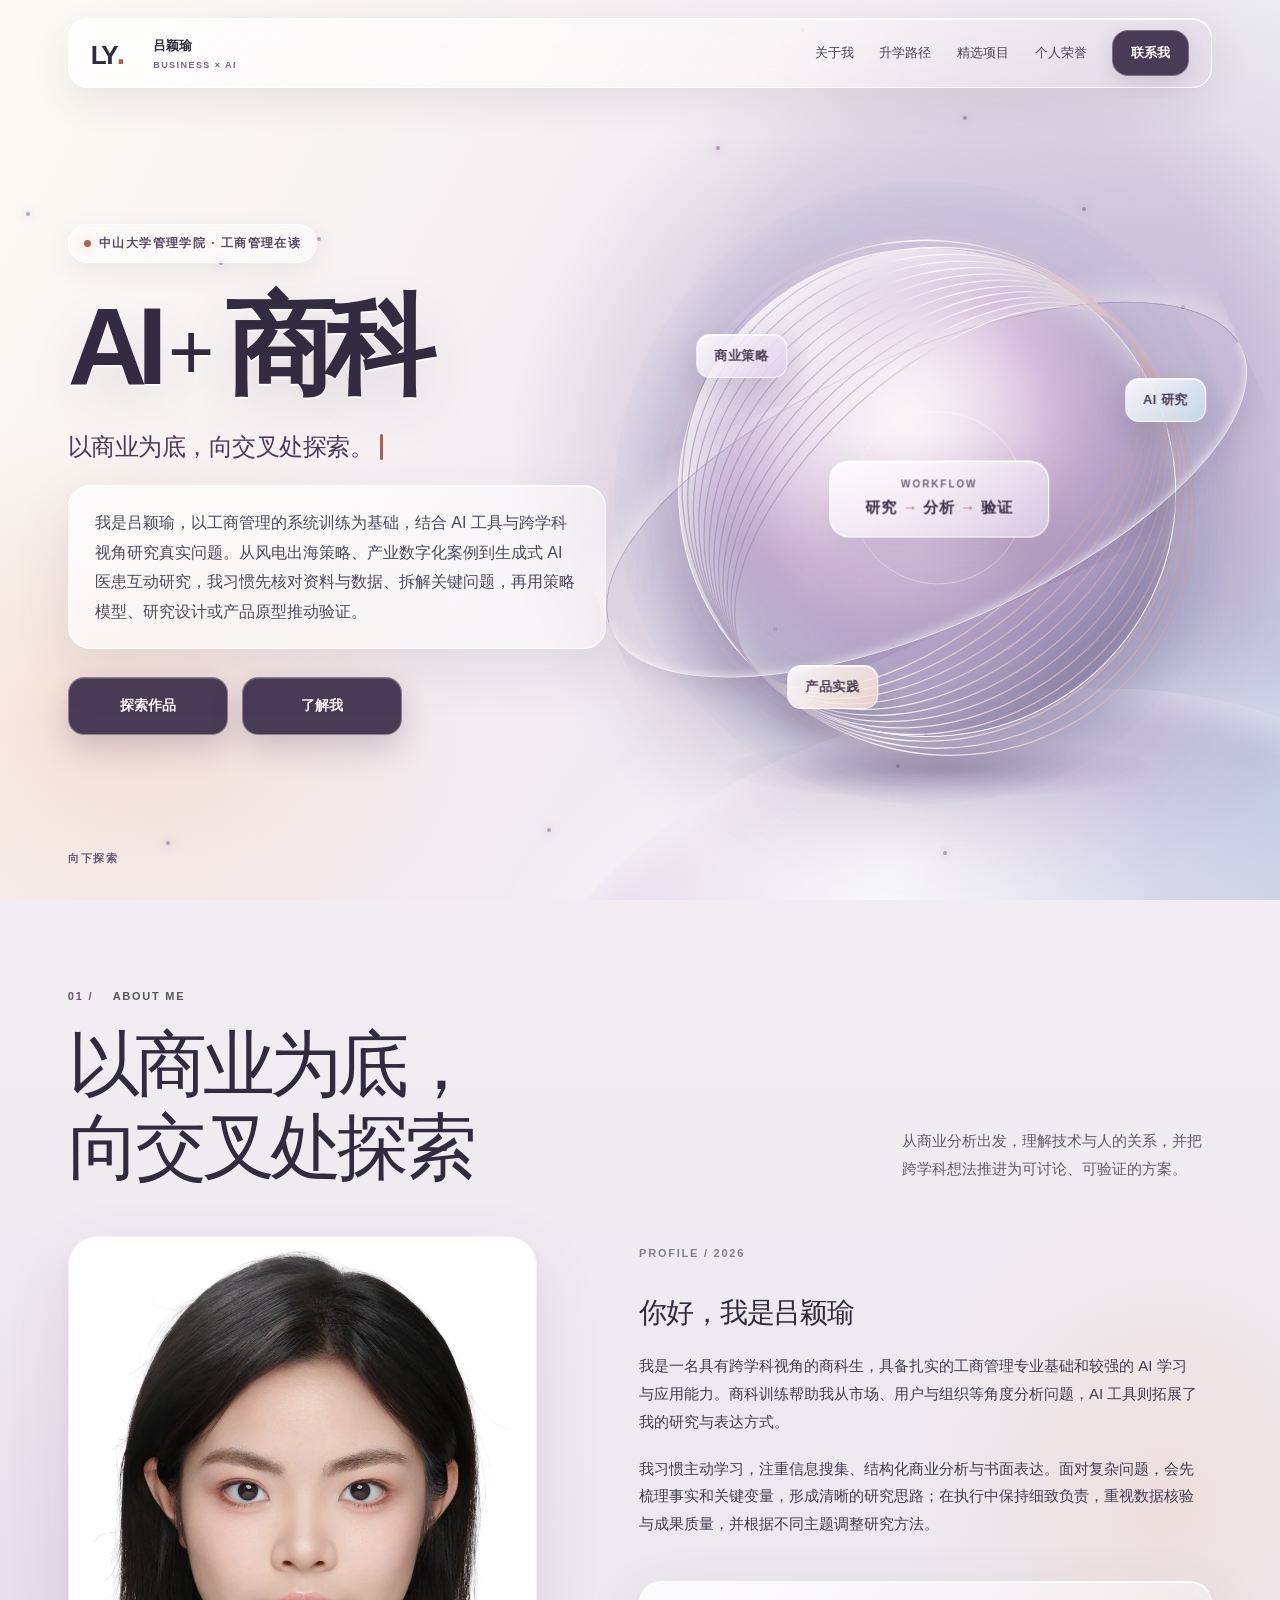
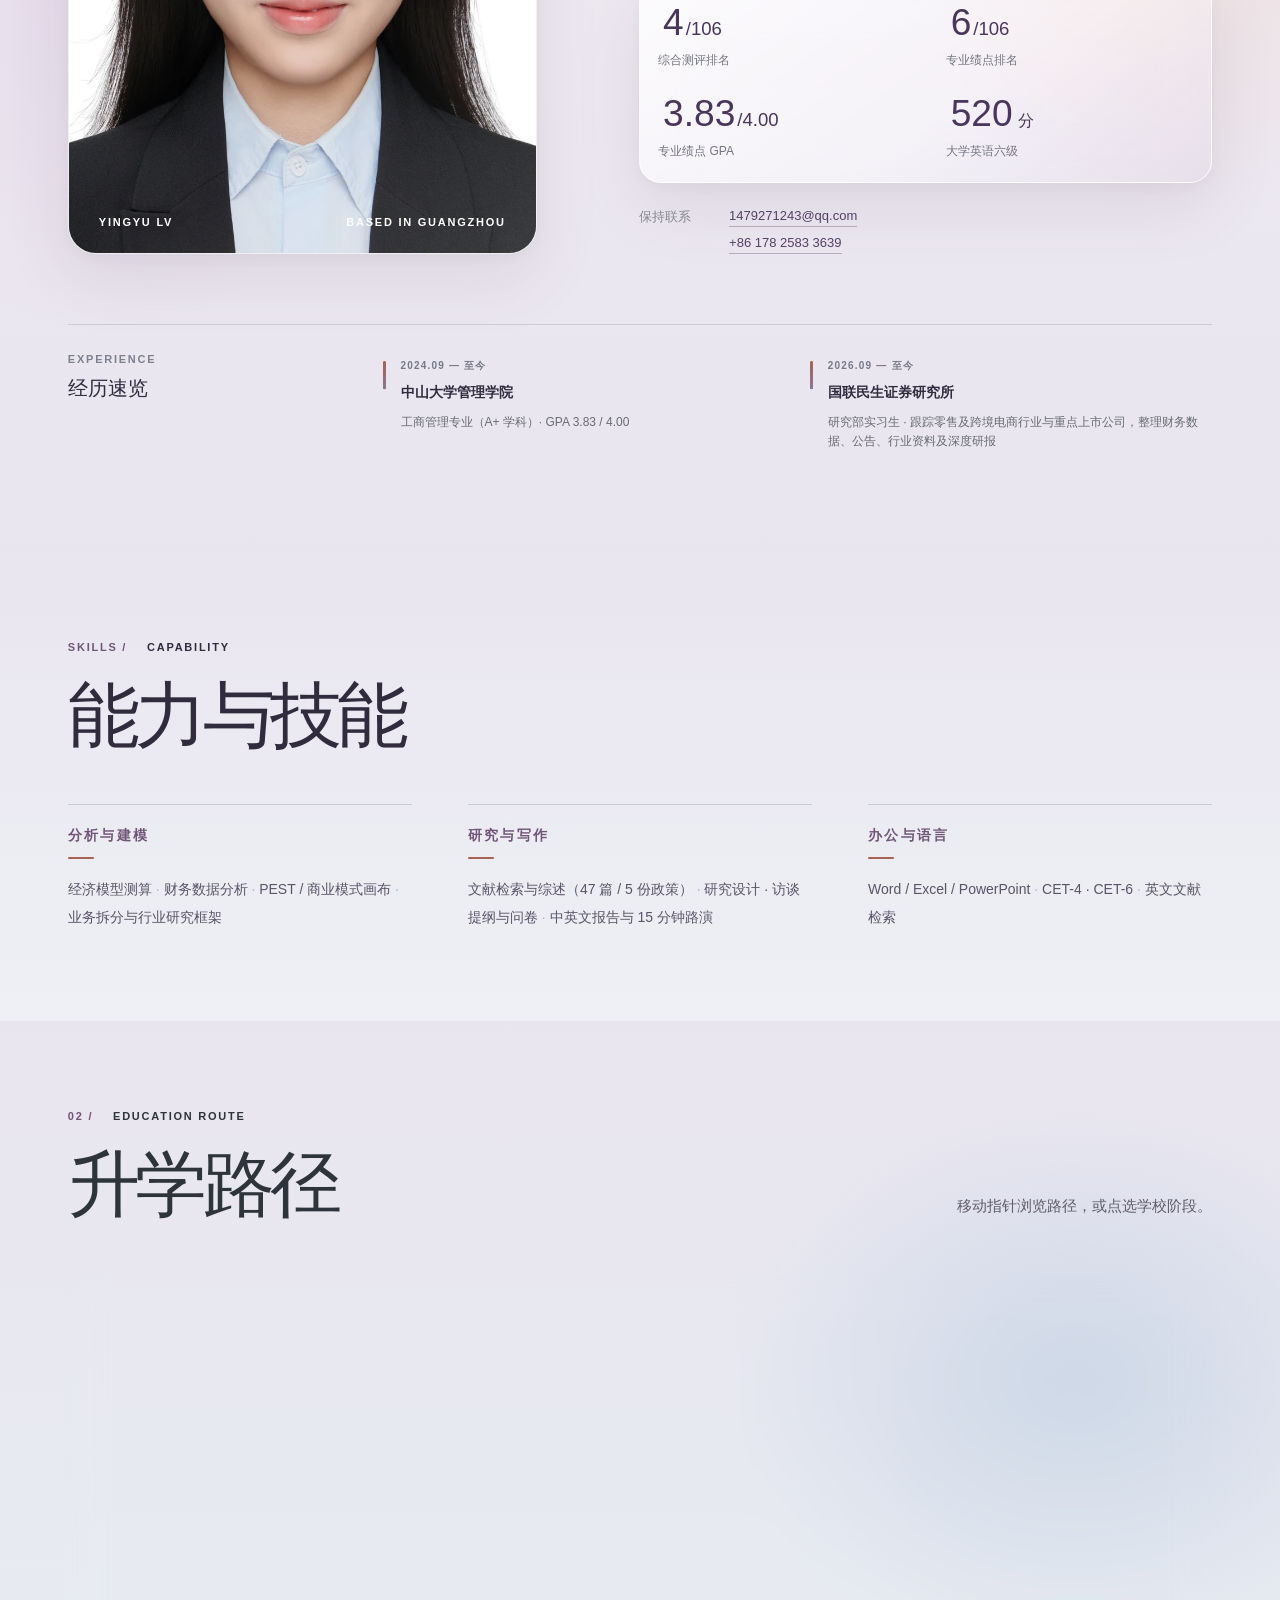
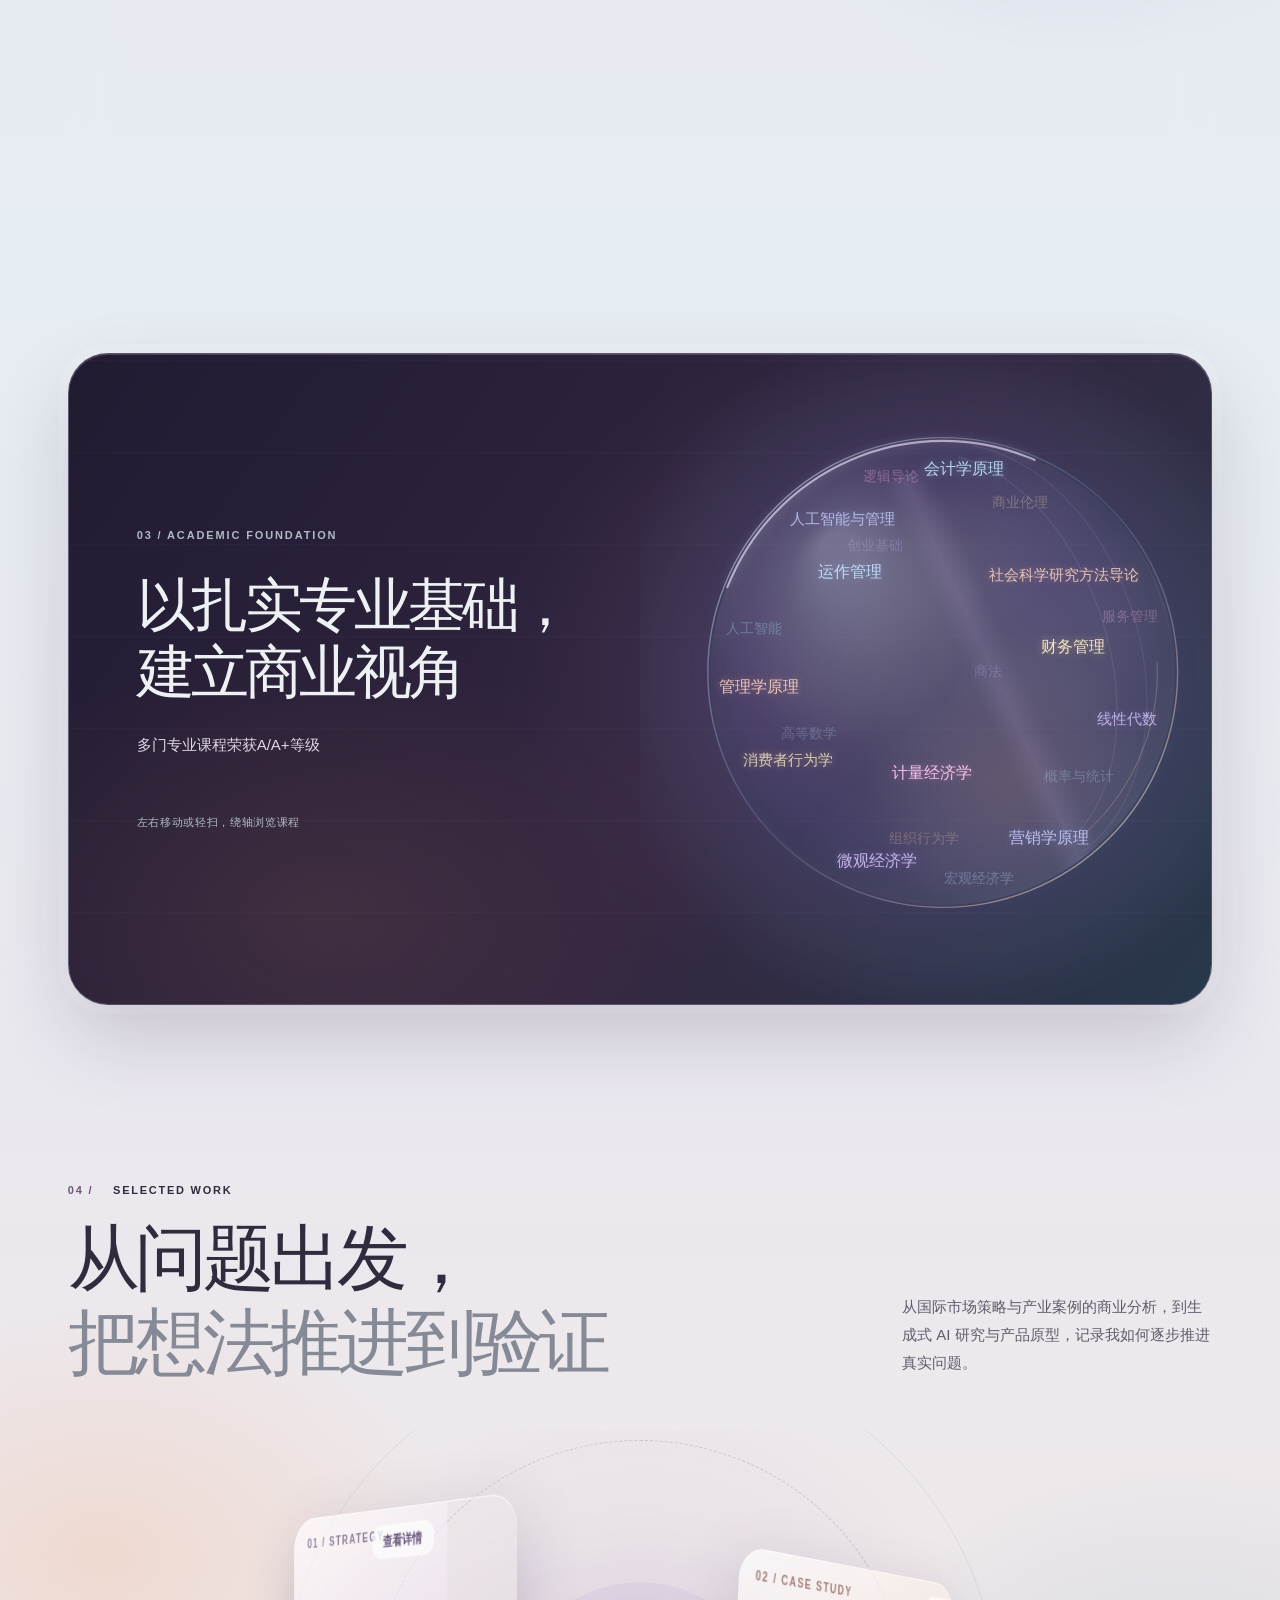
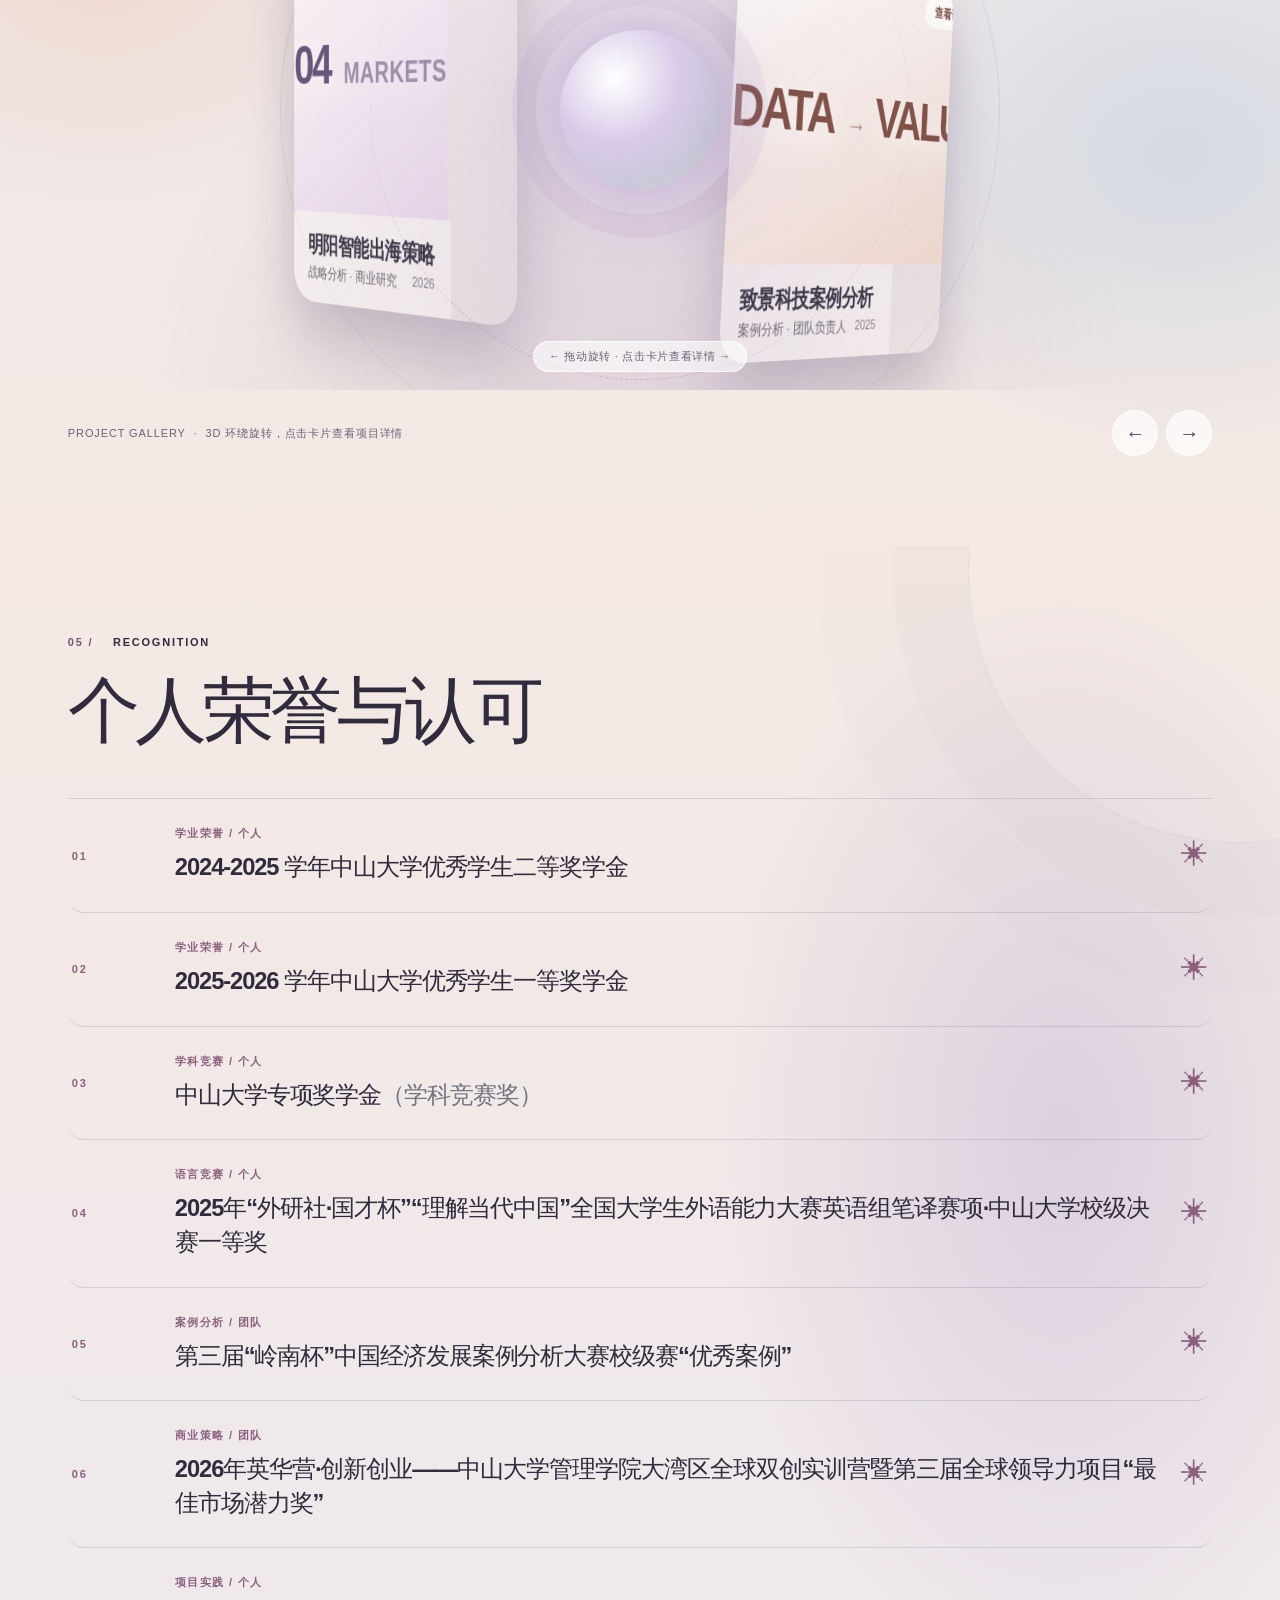
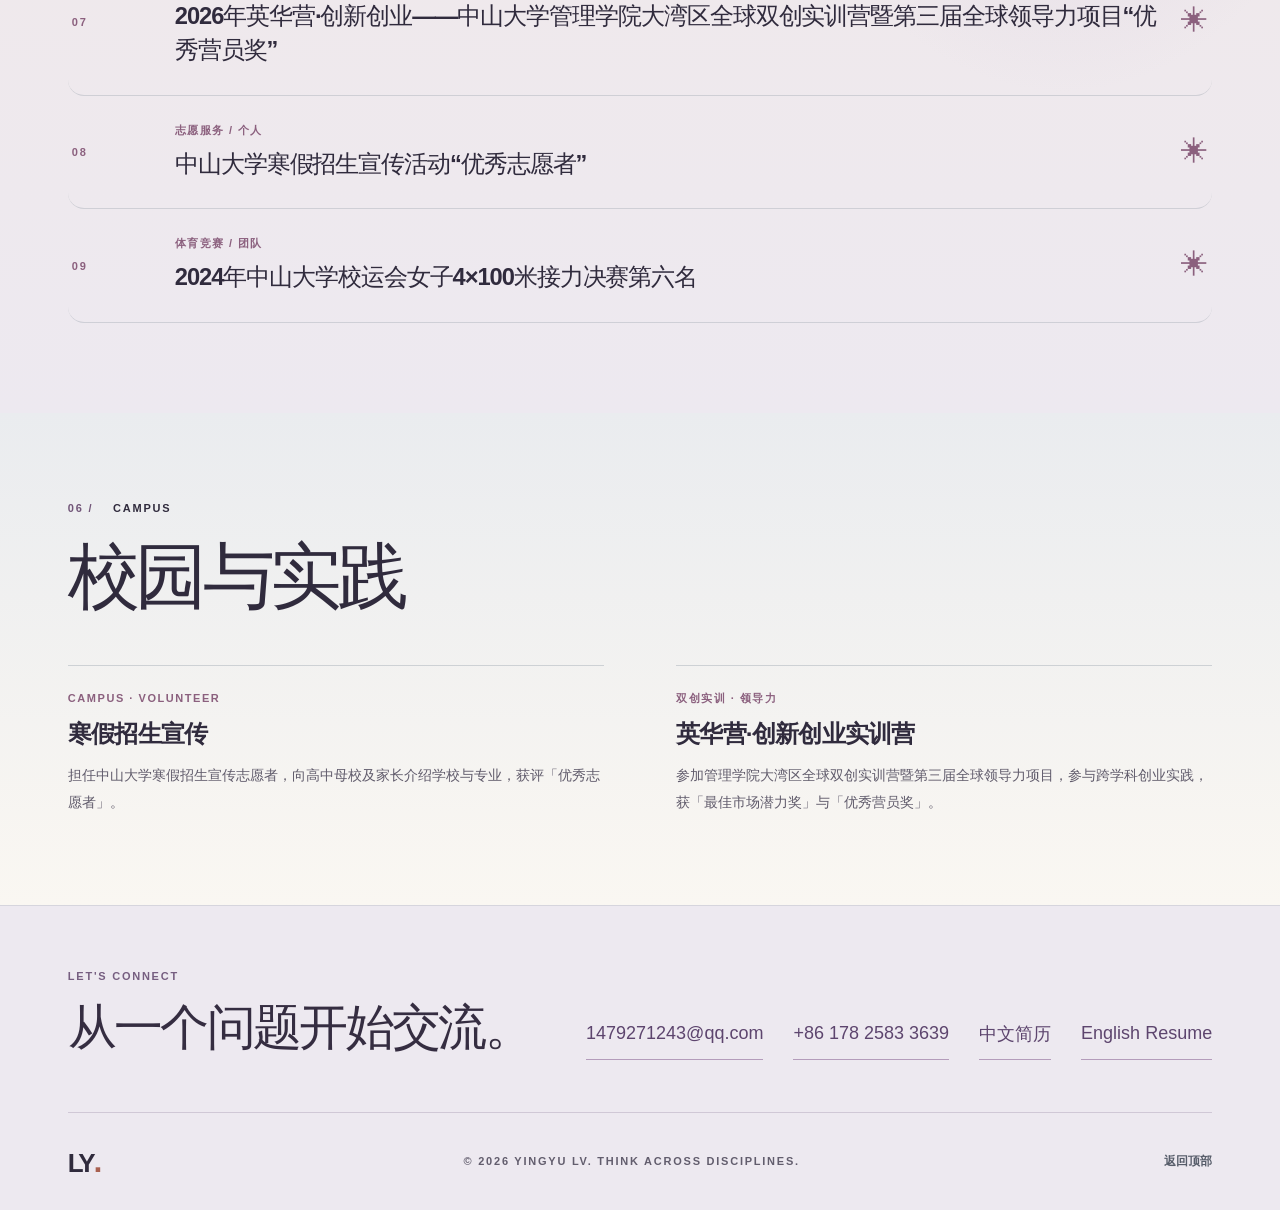
==== commit 6ba90526: "Update portfolio to v2 project gallery" ====
--- a/portfolio.html
+++ b/portfolio.html
@@ -13,6 +13,7 @@
   <link rel="stylesheet" href="project-cards.css">
   <link rel="stylesheet" href="visual-refresh.css">
   <link rel="stylesheet" href="project-map.css">
+  <link rel="stylesheet" href="portfolio-v2.css">
 </head>
 <body class="portfolio-page">
   <a class="skip-link" href="#main">跳到主要内容</a>
@@ -37,11 +38,14 @@
         <div class="hero-grid"></div>
         <div class="hero-glow"></div>
         <div class="hero-horizon"></div>
+        <div class="hero-cursor-glow" id="hero-cursor-glow"></div>
+        <div class="hero-particles" id="hero-particles"></div>
       </div>
       <div class="wrap hero-wrap">
         <div class="hero-copy">
           <p class="eyebrow hero-eyebrow"><span class="live-dot"></span> 中山大学管理学院 · 工商管理在读</p>
           <h1 id="hero-title"><span class="hero-title-ai">AI</span><span class="hero-title-plus">+</span><span class="hero-title-business">商科</span></h1>
+          <p class="hero-type" aria-hidden="true"><span class="hero-type-text" id="hero-type-text"></span><span class="hero-type-caret"></span></p>
           <p class="hero-lede">我是吕颖瑜，以工商管理的系统训练为基础，结合 AI 工具与跨学科视角研究真实问题。从风电出海策略、产业数字化案例到生成式 AI 医患互动研究，我习惯先核对资料与数据、拆解关键问题，再用策略模型、研究设计或产品原型推动验证。</p>
           <div class="hero-actions">
             <a class="button button-lime hero-action" href="#projects">探索作品</a>
@@ -93,33 +97,68 @@
             </div>
           </div>
         </div>
-        <div class="hero-bottom"><span>00 / INTRODUCTION</span><span>向下探索</span></div>
+        <div class="hero-bottom"><span>向下探索</span></div>
       </div>
     </section>
 
     <section class="about section-pad" id="about" aria-labelledby="about-title">
       <div class="wrap">
-        <div class="section-heading about-heading"><div><p class="eyebrow section-kicker"><span>01 /</span> ABOUT ME</p><h2 id="about-title">以商业为底，<br><em>向交叉处探索。</em></h2></div><p>从商业分析出发，理解技术与人的关系，并把跨学科想法推进为可讨论、可验证的方案。</p></div>
+        <div class="section-heading about-heading"><div><p class="eyebrow section-kicker"><span>01 /</span> ABOUT ME</p><h2 id="about-title">以商业为底，<br><em>向交叉处探索</em></h2></div><p>从商业分析出发，理解技术与人的关系，并把跨学科想法推进为可讨论、可验证的方案。</p></div>
         <div class="about-layout">
           <div class="portrait-panel"><img src="assets/yingyu-portrait.webp" alt="吕颖瑜的人像" width="900" height="1100" loading="lazy"><div class="portrait-caption"><span>YINGYU LV</span><span>BASED IN GUANGZHOU</span></div></div>
           <div class="about-copy">
             <p class="mini-label">PROFILE / 2026</p>
-            <h3>你好，我是吕颖瑜。</h3>
+            <h3>你好，我是吕颖瑜</h3>
             <p>我是一名具有跨学科视角的商科生，具备扎实的工商管理专业基础和较强的 AI 学习与应用能力。商科训练帮助我从市场、用户与组织等角度分析问题，AI 工具则拓展了我的研究与表达方式。</p>
             <p>我习惯主动学习，注重信息搜集、结构化商业分析与书面表达。面对复杂问题，会先梳理事实和关键变量，形成清晰的研究思路；在执行中保持细致负责，重视数据核验与成果质量，并根据不同主题调整研究方法。</p>
             <div class="about-stats" aria-label="学业数据">
-              <div><strong>4/106</strong><span>综合测评排名</span></div>
-              <div><strong>6/106</strong><span>专业绩点排名</span></div>
-              <div><strong>520<span>分</span></strong><span>大学英语六级成绩</span></div>
+              <div><strong><span class="count" data-count="4">4</span><span class="stat-den">/106</span></strong><span>综合测评排名</span></div>
+              <div><strong><span class="count" data-count="6">6</span><span class="stat-den">/106</span></strong><span>专业绩点排名</span></div>
+              <div><strong><span class="count" data-count="3.83" data-decimals="2">3.83</span><span class="stat-den">/4.00</span></strong><span>专业绩点 GPA</span></div>
+              <div><strong><span class="count" data-count="520">520</span><span>分</span></strong><span>大学英语六级</span></div>
             </div>
             <div class="about-contact"><span>保持联系</span><a href="mailto:1479271243@qq.com">1479271243@qq.com</a><a href="tel:+8617825833639">+86 178 2583 3639</a></div>
           </div>
         </div>
         <div class="experience-strip" aria-label="经历速览">
           <div class="experience-title"><span class="mini-label">EXPERIENCE</span><strong>经历速览</strong></div>
-          <div class="experience-item"><time>2024.09 — 至今</time><strong>中山大学管理学院</strong><span>工商管理专业 · GPA 3.83 / 4.00</span></div>
-          <div class="experience-item"><time>2026.09 — 至今</time><strong>国联民生证券股份有限公司</strong><span>研究部实习生 · 公司与行业资料梳理、财务数据及研究框架支持</span></div>
-          <div class="experience-item"><time>2025.12 — 2026.12</time><strong>RAE火箭计划科研助理</strong><span>中山大学管理学院 · 创业与战略管理文献跟踪</span></div>
+          <div class="experience-item"><time>2024.09 — 至今</time><strong>中山大学管理学院</strong><span>工商管理专业（A+ 学科）· GPA 3.83 / 4.00</span></div>
+          <div class="experience-item"><time>2026.09 — 至今</time><strong>国联民生证券研究所</strong><span>研究部实习生 · 跟踪零售及跨境电商行业与重点上市公司，整理财务数据、公告、行业资料及深度研报</span></div>
+        </div>
+      </div>
+    </section>
+
+    <section class="skills section-pad" id="skills" aria-labelledby="skills-title">
+      <div class="wrap">
+        <div class="section-heading skills-heading">
+          <div><p class="eyebrow section-kicker"><span>SKILLS /</span> CAPABILITY</p><h2 id="skills-title">能力与技能</h2></div>
+        </div>
+        <div class="skills-grid">
+          <div class="skill-group">
+            <h3>分析与建模</h3>
+            <ul>
+              <li>经济模型测算</li>
+              <li>财务数据分析</li>
+              <li>PEST / 商业模式画布</li>
+              <li>业务拆分与行业研究框架</li>
+            </ul>
+          </div>
+          <div class="skill-group">
+            <h3>研究与写作</h3>
+            <ul>
+              <li>文献检索与综述（47 篇 / 5 份政策）</li>
+              <li>研究设计 · 访谈提纲与问卷</li>
+              <li>中英文报告与 15 分钟路演</li>
+            </ul>
+          </div>
+          <div class="skill-group">
+            <h3>办公与语言</h3>
+            <ul>
+              <li>Word / Excel / PowerPoint</li>
+              <li>CET-4 · CET-6</li>
+              <li>英文文献检索</li>
+            </ul>
+          </div>
         </div>
       </div>
     </section>
@@ -127,7 +166,7 @@
     <section class="journey section-pad" id="journey" aria-labelledby="journey-title">
       <div class="wrap">
         <div class="section-heading journey-heading">
-          <div><p class="eyebrow section-kicker"><span>02 /</span> EDUCATION ROUTE</p><h2 id="journey-title">升学路径<span>。</span></h2></div>
+          <div><p class="eyebrow section-kicker"><span>02 /</span> EDUCATION ROUTE</p><h2 id="journey-title">升学路径</h2></div>
           <p>移动指针浏览路径，或点选学校阶段。</p>
         </div>
         <div class="education-map" aria-label="从小学到大学的升学路径图">
@@ -160,7 +199,7 @@
         <div class="curriculum-panel">
           <div class="curriculum-copy">
             <p class="eyebrow">03 / ACADEMIC FOUNDATION</p>
-            <h2 id="curriculum-title">以扎实专业基础，<br><em>建立商业视角。</em></h2>
+            <h2 id="curriculum-title">以扎实专业基础，<br><em>建立商业视角</em></h2>
             <p>多门专业课程荣获A/A+等级</p>
             <span class="curriculum-hint">左右移动或轻扫，绕轴浏览课程</span>
             <p class="sr-only">核心专业课程：宏观经济学、微观经济学、组织行为学、营销学原理、消费者行为学、概率与统计、计量经济学、高等数学、线性代数、管理学原理、商法、财务管理、人工智能、服务管理、运作管理、创业基础、社会科学研究方法导论、人工智能与管理、商业伦理、会计学原理、逻辑导论。</p>
@@ -172,43 +211,51 @@
 
     <section class="projects section-pad" id="projects" aria-labelledby="projects-title">
       <div class="wrap">
-        <div class="section-heading projects-heading"><div><p class="eyebrow section-kicker"><span>04 /</span> SELECTED WORK</p><h2 id="projects-title">从问题出发，<br><em>把想法推进到验证。</em></h2></div><p>从国际市场策略与产业案例的商业分析，到生成式 AI 研究与产品原型，记录我如何逐步推进真实问题。</p></div>
-        <div class="project-list">
-          <div class="project-carousel-shell">
-            <div class="project-carousel-toolbar">
-              <span>PROJECT GALLERY <i>·</i> 横向浏览，点击查看项目详情</span>
-              <div class="project-carousel-controls" aria-label="项目画廊控制">
-                <button type="button" class="project-carousel-prev" aria-label="查看上一个项目">←</button>
-                <button type="button" class="project-carousel-next" aria-label="查看下一个项目">→</button>
-              </div>
+        <div class="section-heading projects-heading"><div><p class="eyebrow section-kicker"><span>04 /</span> SELECTED WORK</p><h2 id="projects-title">从问题出发，<br><em>把想法推进到验证</em></h2></div><p>从国际市场策略与产业案例的商业分析，到生成式 AI 研究与产品原型，记录我如何逐步推进真实问题。</p></div>
+        <div class="ring-gallery" id="ring-gallery">
+          <div class="ring-gallery-stage" id="ring-stage" role="region" aria-roledescription="3D 环绕画廊" aria-label="精选项目经历，可拖动旋转或使用左右按钮浏览">
+            <span class="ring-orbit ring-orbit-1" aria-hidden="true"></span>
+            <span class="ring-orbit ring-orbit-2" aria-hidden="true"></span>
+            <span class="ring-core" aria-hidden="true"></span>
+            <div class="ring-track" id="ring-track">
+              <article class="ring-card ring-card-strategy" id="project-strategy">
+                <button class="ring-card-trigger" type="button" data-project="strategy" aria-haspopup="dialog" aria-controls="project-dialog" aria-label="查看明阳智能出海策略项目详情">
+                  <span class="ring-card-visual" aria-hidden="true"><span class="ring-card-index">01 / STRATEGY</span><span class="ring-card-art">04 <i>MARKETS</i></span><span class="ring-card-open">查看详情</span></span>
+                  <span class="ring-card-body"><strong>明阳智能出海策略</strong><span>战略分析 · 商业研究</span><em>2026</em></span>
+                </button>
+              </article>
+              <article class="ring-card ring-card-case" id="project-case">
+                <button class="ring-card-trigger" type="button" data-project="case" aria-haspopup="dialog" aria-controls="project-dialog" aria-label="查看致景科技案例分析项目详情">
+                  <span class="ring-card-visual" aria-hidden="true"><span class="ring-card-index">02 / CASE STUDY</span><span class="ring-card-art">DATA <i>→</i> VALUE</span><span class="ring-card-open">查看详情</span></span>
+                  <span class="ring-card-body"><strong>致景科技案例分析</strong><span>案例分析 · 团队负责人</span><em>2025</em></span>
+                </button>
+              </article>
+              <article class="ring-card ring-card-research" id="project-research">
+                <button class="ring-card-trigger" type="button" data-project="research" aria-haspopup="dialog" aria-controls="project-dialog" aria-label="查看 AI 与医患互动研究项目详情">
+                  <span class="ring-card-visual" aria-hidden="true"><span class="ring-card-index">03 / RESEARCH</span><span class="ring-card-art">AI <i>↔</i> 人</span><span class="ring-card-open">查看详情</span></span>
+                  <span class="ring-card-body"><strong>AI 与医患互动</strong><span>生成式 AI · 用户研究</span><em>2025—2026</em></span>
+                </button>
+              </article>
+              <article class="ring-card ring-card-moodbox" id="project-moodbox">
+                <button class="ring-card-trigger" type="button" data-project="moodbox" aria-haspopup="dialog" aria-controls="project-dialog" aria-label="查看 MoodBox 项目详情">
+                  <span class="ring-card-visual" aria-hidden="true"><span class="ring-card-index">04 / PRODUCT</span><span class="ring-card-art">MoodBox<i>.</i></span><span class="ring-card-open">查看详情</span></span>
+                  <span class="ring-card-body"><strong>MoodBox</strong><span>产品概念 · 小程序 MVP</span><em>2026</em></span>
+                </button>
+              </article>
+              <article class="ring-card ring-card-rae" id="project-rae">
+                <button class="ring-card-trigger" type="button" data-project="rae" aria-haspopup="dialog" aria-controls="project-dialog" aria-label="查看 RAE 火箭计划科研助理项目详情">
+                  <span class="ring-card-visual" aria-hidden="true"><span class="ring-card-index">05 / RESEARCH</span><span class="ring-card-art">RAE <i>LAB</i></span><span class="ring-card-open">查看详情</span></span>
+                  <span class="ring-card-body"><strong>RAE 火箭计划科研助理</strong><span>科研助理 · 文献综述</span><em>2025—2026</em></span>
+                </button>
+              </article>
             </div>
-            <div class="project-carousel-viewport" tabindex="0" role="region" aria-roledescription="轮播画廊" aria-label="精选项目经历，可横向拖动或使用左右方向键浏览">
-              <div class="project-compact-grid">
-                <article class="project-compact-card project-compact-strategy" id="project-strategy">
-                  <button class="project-compact-trigger" type="button" data-project="strategy" aria-haspopup="dialog" aria-controls="project-dialog" aria-label="查看明阳智能出海策略项目详情">
-                    <span class="project-compact-visual" aria-hidden="true"><span class="project-compact-index">01 / STRATEGY</span><span class="project-compact-art">04 <i>MARKETS</i></span><span class="project-compact-open">查看详情</span></span>
-                    <span class="project-compact-body"><strong>明阳智能出海策略</strong><span>战略分析 · 商业研究</span><span>2026</span></span>
-                  </button>
-                </article>
-                <article class="project-compact-card project-compact-case" id="project-case">
-                  <button class="project-compact-trigger" type="button" data-project="case" aria-haspopup="dialog" aria-controls="project-dialog" aria-label="查看致景科技案例分析项目详情">
-                    <span class="project-compact-visual" aria-hidden="true"><span class="project-compact-index">02 / CASE STUDY</span><span class="project-compact-art">DATA <i>→</i> VALUE</span><span class="project-compact-open">查看详情</span></span>
-                    <span class="project-compact-body"><strong>致景科技案例分析</strong><span>案例分析 · 团队负责人</span><span>2025</span></span>
-                  </button>
-                </article>
-                <article class="project-compact-card project-compact-research" id="project-research">
-                  <button class="project-compact-trigger" type="button" data-project="research" aria-haspopup="dialog" aria-controls="project-dialog" aria-label="查看 AI 与医患互动研究项目详情">
-                    <span class="project-compact-visual" aria-hidden="true"><span class="project-compact-index">03 / RESEARCH</span><span class="project-compact-art">AI <i>↔</i> 人</span><span class="project-compact-open">查看详情</span></span>
-                    <span class="project-compact-body"><strong>AI 与医患互动</strong><span>生成式 AI · 用户研究</span><span>2025—2026</span></span>
-                  </button>
-                </article>
-                <article class="project-compact-card project-compact-moodbox" id="project-moodbox">
-                  <button class="project-compact-trigger" type="button" data-project="moodbox" aria-haspopup="dialog" aria-controls="project-dialog" aria-label="查看 MoodBox 项目详情">
-                    <span class="project-compact-visual" aria-hidden="true"><video src="assets/moodbox-demo.mp4" poster="assets/moodbox-poster.svg" muted loop playsinline preload="none" tabindex="-1"></video><span class="project-compact-video-shade"></span><span class="project-compact-index">04 / PRODUCT</span><span class="project-compact-art">MoodBox<span>.</span></span><span class="project-compact-open">查看详情</span></span>
-                    <span class="project-compact-body"><strong>MoodBox</strong><span>产品概念 · 小程序 MVP</span><span>2026</span></span>
-                  </button>
-                </article>
-              </div>
+            <span class="ring-hint" aria-hidden="true">← 拖动旋转 · 点击卡片查看详情 →</span>
+          </div>
+          <div class="ring-gallery-bar">
+            <span>PROJECT GALLERY <i>·</i> 3D 环绕旋转，点击卡片查看项目详情</span>
+            <div class="ring-nav" aria-label="项目画廊控制">
+              <button type="button" class="ring-prev" aria-label="查看上一个项目">←</button>
+              <button type="button" class="ring-next" aria-label="查看下一个项目">→</button>
             </div>
           </div>
         </div>
@@ -218,28 +265,64 @@
     <section class="honors section-pad" id="honors" aria-labelledby="honors-title">
       <div class="wrap">
         <div class="section-heading honors-heading">
-          <div><p class="eyebrow section-kicker"><span>05 /</span> RECOGNITION</p><h2 id="honors-title">个人荣誉<span>与认可。</span></h2></div>
-          <p>来自学习、竞赛与项目实践的阶段性记录。项目奖项已注明团队归属。</p>
+          <div><p class="eyebrow section-kicker"><span>05 /</span> RECOGNITION</p><h2 id="honors-title">个人荣誉<span>与认可</span></h2></div>
         </div>
         <div class="honors-list">
-          <article class="honor-item"><span class="honor-number">01</span><div class="honor-main"><span class="honor-category">学业荣誉 / 个人</span><h3>中山大学优秀学生奖学金</h3></div><span class="honor-symbol" aria-hidden="true">✳</span></article>
-          <article class="honor-item"><span class="honor-number">02</span><div class="honor-main"><span class="honor-category">学科竞赛 / 个人</span><h3>中山大学专项奖学金<span>（学科竞赛奖）</span></h3></div><span class="honor-symbol" aria-hidden="true">✳</span></article>
-          <article class="honor-item"><span class="honor-number">03</span><div class="honor-main"><span class="honor-category">语言竞赛 / 个人</span><h3>2025年“外研社·国才杯”“理解当代中国”全国大学生外语能力大赛英语组笔译赛项·中山大学校级决赛一等奖</h3></div><span class="honor-symbol" aria-hidden="true">✳</span></article>
-          <article class="honor-item"><span class="honor-number">04</span><div class="honor-main"><span class="honor-category">案例分析 / 团队</span><h3>第三届“岭南杯”中国经济发展案例分析大赛校级赛“优秀案例”</h3></div><span class="honor-symbol" aria-hidden="true">✳</span></article>
-          <article class="honor-item"><span class="honor-number">05</span><div class="honor-main"><span class="honor-category">商业策略 / 团队</span><h3>2026年英华营·创新创业——中山大学管理学院大湾区全球双创实训营暨第三届全球领导力项目“最佳市场潜力奖”</h3></div><span class="honor-symbol" aria-hidden="true">✳</span></article>
-          <article class="honor-item"><span class="honor-number">06</span><div class="honor-main"><span class="honor-category">项目实践 / 个人</span><h3>2026年英华营·创新创业——中山大学管理学院大湾区全球双创实训营暨第三届全球领导力项目“优秀营员奖”</h3></div><span class="honor-symbol" aria-hidden="true">✳</span></article>
-          <article class="honor-item"><span class="honor-number">07</span><div class="honor-main"><span class="honor-category">志愿服务 / 个人</span><h3>中山大学寒假招生宣传活动“优秀志愿者”</h3></div><span class="honor-symbol" aria-hidden="true">✳</span></article>
-          <article class="honor-item"><span class="honor-number">08</span><div class="honor-main"><span class="honor-category">体育竞赛 / 团队</span><h3>2024年中山大学校运会女子4×100米接力决赛第六名</h3></div><span class="honor-symbol" aria-hidden="true">✳</span></article>
+          <article class="honor-item"><span class="honor-number">01</span><div class="honor-main"><span class="honor-category">学业荣誉 / 个人</span><h3>2024-2025 学年中山大学优秀学生二等奖学金</h3></div><span class="honor-symbol" aria-hidden="true">✳</span></article>
+          <article class="honor-item"><span class="honor-number">02</span><div class="honor-main"><span class="honor-category">学业荣誉 / 个人</span><h3>2025-2026 学年中山大学优秀学生一等奖学金</h3></div><span class="honor-symbol" aria-hidden="true">✳</span></article>
+          <article class="honor-item"><span class="honor-number">03</span><div class="honor-main"><span class="honor-category">学科竞赛 / 个人</span><h3>中山大学专项奖学金<span>（学科竞赛奖）</span></h3></div><span class="honor-symbol" aria-hidden="true">✳</span></article>
+          <article class="honor-item"><span class="honor-number">04</span><div class="honor-main"><span class="honor-category">语言竞赛 / 个人</span><h3>2025年“外研社·国才杯”“理解当代中国”全国大学生外语能力大赛英语组笔译赛项·中山大学校级决赛一等奖</h3></div><span class="honor-symbol" aria-hidden="true">✳</span></article>
+          <article class="honor-item"><span class="honor-number">05</span><div class="honor-main"><span class="honor-category">案例分析 / 团队</span><h3>第三届“岭南杯”中国经济发展案例分析大赛校级赛“优秀案例”</h3></div><span class="honor-symbol" aria-hidden="true">✳</span></article>
+          <article class="honor-item"><span class="honor-number">06</span><div class="honor-main"><span class="honor-category">商业策略 / 团队</span><h3>2026年英华营·创新创业——中山大学管理学院大湾区全球双创实训营暨第三届全球领导力项目“最佳市场潜力奖”</h3></div><span class="honor-symbol" aria-hidden="true">✳</span></article>
+          <article class="honor-item"><span class="honor-number">07</span><div class="honor-main"><span class="honor-category">项目实践 / 个人</span><h3>2026年英华营·创新创业——中山大学管理学院大湾区全球双创实训营暨第三届全球领导力项目“优秀营员奖”</h3></div><span class="honor-symbol" aria-hidden="true">✳</span></article>
+          <article class="honor-item"><span class="honor-number">08</span><div class="honor-main"><span class="honor-category">志愿服务 / 个人</span><h3>中山大学寒假招生宣传活动“优秀志愿者”</h3></div><span class="honor-symbol" aria-hidden="true">✳</span></article>
+          <article class="honor-item"><span class="honor-number">09</span><div class="honor-main"><span class="honor-category">体育竞赛 / 团队</span><h3>2024年中山大学校运会女子4×100米接力决赛第六名</h3></div><span class="honor-symbol" aria-hidden="true">✳</span></article>
+        </div>
+      </div>
+    </section>
+
+    <section class="practice section-pad" id="practice" aria-labelledby="practice-title">
+      <div class="wrap">
+        <div class="section-heading practice-heading">
+          <div><p class="eyebrow section-kicker"><span>06 /</span> CAMPUS</p><h2 id="practice-title">校园<span>与实践</span></h2></div>
+        </div>
+        <div class="practice-grid">
+          <article class="practice-card">
+            <span class="practice-role">CAMPUS · VOLUNTEER</span>
+            <h3>寒假招生宣传</h3>
+            <p>担任中山大学寒假招生宣传志愿者，向高中母校及家长介绍学校与专业，获评「优秀志愿者」。</p>
+          </article>
+          <article class="practice-card">
+            <span class="practice-role">双创实训 · 领导力</span>
+            <h3>英华营·创新创业实训营</h3>
+            <p>参加管理学院大湾区全球双创实训营暨第三届全球领导力项目，参与跨学科创业实践，获「最佳市场潜力奖」与「优秀营员奖」。</p>
+          </article>
         </div>
       </div>
     </section>
 
   </main>
 
-  <footer class="site-footer"><div class="wrap footer-contact"><div><span class="mini-label">LET'S CONNECT</span><strong>从一个问题开始交流。</strong></div><a href="mailto:1479271243@qq.com">1479271243@qq.com</a></div><div class="wrap"><a class="brand" href="index.html" aria-label="返回入口">LY<span class="brand-mark">.</span></a><span>© 2026 YINGYU LV. THINK ACROSS DISCIPLINES.</span><a href="#top">返回顶部</a></div></footer>
+  <footer class="site-footer">
+    <div class="wrap footer-contact">
+      <div><span class="mini-label">LET'S CONNECT</span><strong>从一个问题开始交流。</strong></div>
+      <nav class="footer-links" aria-label="联系方式与简历下载">
+        <a href="mailto:1479271243@qq.com">1479271243@qq.com</a>
+        <a href="tel:+8617825833639">+86 178 2583 3639</a>
+        <a href="assets/resume-zh.pdf" download>中文简历</a>
+        <a href="assets/resume-en.pdf" download>English Resume</a>
+      </nav>
+    </div>
+    <div class="wrap">
+      <a class="brand" href="index.html" aria-label="返回入口">LY<span class="brand-mark">.</span></a>
+      <span>© 2026 YINGYU LV. THINK ACROSS DISCIPLINES.</span>
+      <a href="#top">返回顶部</a>
+    </div>
+  </footer>
 
   <dialog class="project-dialog" id="project-dialog" aria-labelledby="dialog-title"><button class="dialog-close" type="button" aria-label="关闭项目详情">×</button><div class="dialog-content"></div></dialog>
   <script src="main.js" defer></script>
   <script src="course-orb.js" defer></script>
+  <script src="portfolio-v2.js" defer></script>
 </body>
 </html>
--- a/portfolio-v2.css
+++ b/portfolio-v2.css
@@ -0,0 +1,393 @@
+/* ============================================================
+   v2 增强层：打字机 · 鼠标光斑 · 计数 · 3D 环绕画廊 · 技能/实践模块 · 减留白
+   浅色玻璃科技基调，叠加在 visual-refresh.css / project-map.css 之上。
+   ============================================================ */
+
+/* ---------- 减留白：收紧纵向节奏 ---------- */
+.portfolio-page .section-pad { padding-block: clamp(74px, 7vw, 116px); }
+.portfolio-page .section-heading { margin-bottom: 46px; }
+.portfolio-page .section-heading h2 { font-size: clamp(44px, 5.6vw, 72px); }
+
+/* ---------- Hero：打字机 ---------- */
+.hero-type {
+  display: flex;
+  align-items: center;
+  gap: 4px;
+  min-height: 1.5em;
+  margin: 0 0 20px;
+  font-size: clamp(18px, 1.9vw, 26px);
+  font-weight: 560;
+  letter-spacing: -.02em;
+  color: #4c385d;
+}
+.hero-type .hero-type-caret {
+  display: inline-block;
+  width: 3px;
+  height: 1.05em;
+  margin-left: 2px;
+  border-radius: 2px;
+  background: #a96151;
+  animation: caret-blink 1s steps(1) infinite;
+}
+@keyframes caret-blink { 50% { opacity: 0; } }
+
+/* ---------- Hero：鼠标跟随光斑 + 粒子 ---------- */
+.hero-cursor-glow {
+  position: absolute;
+  z-index: 0;
+  width: 520px;
+  height: 520px;
+  border-radius: 50%;
+  pointer-events: none;
+  background: radial-gradient(circle, rgba(151,120,190,.16), rgba(151,120,190,.05) 46%, transparent 68%);
+  transform: translate(-50%, -50%);
+  will-change: transform;
+  opacity: 0;
+  transition: opacity .4s ease;
+}
+.hero.has-pointer .hero-cursor-glow { opacity: 1; }
+.hero-particles { position: absolute; inset: 0; z-index: 0; pointer-events: none; }
+.hero-particles i {
+  position: absolute;
+  width: 4px;
+  height: 4px;
+  border-radius: 50%;
+  background: rgba(113,85,120,.5);
+  box-shadow: 0 0 8px rgba(151,120,190,.5);
+  animation: particle-float 7s ease-in-out infinite;
+}
+@keyframes particle-float {
+  0%, 100% { transform: translateY(0); opacity: .15; }
+  50% { transform: translateY(-26px); opacity: .7; }
+}
+
+/* ---------- 关于我：四宫格数据 + 计数 ---------- */
+.about-stats { grid-template-columns: repeat(2, 1fr); gap: 26px 40px; }
+.about-stats strong { font-variant-numeric: tabular-nums; }
+.about-stats .count { font-variant-numeric: tabular-nums; }
+
+/* ---------- 经历速览（现在仅 2 项，收敛列数） ---------- */
+.experience-strip { grid-template-columns: minmax(150px, .72fr) repeat(2, 1fr); }
+@media (max-width: 1000px) { .experience-strip { grid-template-columns: repeat(2, 1fr); } }
+@media (max-width: 480px) { .experience-strip { grid-template-columns: 1fr; } }
+
+/* ---------- 技能模块 ---------- */
+.skills { background: linear-gradient(180deg, var(--site-slate), #eef0f5); }
+.skills-grid { display: grid; grid-template-columns: repeat(3, 1fr); gap: 44px 56px; }
+.skill-group {
+  position: relative;
+  padding-top: 22px;
+  border-top: 1px solid rgba(113,127,139,.28);
+}
+.skill-group h3 {
+  margin: 0 0 16px;
+  font-size: 14px;
+  font-weight: 700;
+  letter-spacing: .16em;
+  color: #715578;
+}
+.skill-group h3::after { content: ""; display: block; width: 26px; height: 2px; margin-top: 12px; border-radius: 2px; background: #a96151; }
+.skill-group ul { list-style: none; margin: 0; padding: 0; font-size: 14px; line-height: 2; color: #5a5468; }
+.skill-group li { display: inline; white-space: normal; }
+.skill-group li + li::before { content: " · "; color: #b9b2c4; }
+
+/* ---------- 项目：3D 环绕旋转画廊（方案A 错落版） ---------- */
+.ring-gallery { position: relative; }
+.ring-gallery-bar {
+  display: flex;
+  justify-content: space-between;
+  align-items: center;
+  gap: 20px;
+  margin-top: 20px;
+  color: #6a6176;
+  font-size: 11px;
+  letter-spacing: .08em;
+}
+.ring-gallery-bar i { padding: 0 4px; font-style: normal; }
+.ring-nav { display: flex; gap: 8px; }
+.ring-nav button {
+  display: grid;
+  place-items: center;
+  width: 46px;
+  height: 46px;
+  padding: 0;
+  border: 1px solid rgba(255,255,255,.8);
+  border-radius: 50%;
+  background: rgba(255,255,255,.66);
+  color: #4c385d;
+  font-size: 20px;
+  line-height: 1;
+  transition: background .2s ease, transform .2s ease;
+  backdrop-filter: blur(10px);
+  -webkit-backdrop-filter: blur(10px);
+}
+.ring-nav button:hover { background: #fff; transform: translateY(-2px); }
+
+.ring-gallery-stage {
+  position: relative;
+  height: 560px;
+  perspective: 1300px;
+  overflow: hidden;
+  isolation: isolate;
+  background:
+    radial-gradient(circle at 50% 54%, rgba(185,166,214,.20), transparent 54%),
+    radial-gradient(ellipse at 50% 112%, rgba(122,94,158,.14), transparent 62%);
+}
+.ring-orbit {
+  position: absolute;
+  left: 50%;
+  top: 50%;
+  border-radius: 50%;
+  pointer-events: none;
+  transform: translate(-50%, -50%);
+}
+.ring-orbit-1 { width: 540px; height: 540px; border: 1px dashed rgba(122,94,158,.28); }
+.ring-orbit-2 { width: 720px; height: 720px; border: 1px solid rgba(95,135,171,.14); }
+.ring-core {
+  position: absolute;
+  left: 50%;
+  top: 50%;
+  transform: translate(-50%, -50%);
+  z-index: 5;
+  width: 160px;
+  height: 160px;
+  border-radius: 50%;
+  pointer-events: none;
+  background: radial-gradient(circle at 34% 30%, #fff, rgba(210,194,238,.55) 42%, rgba(140,160,196,.25) 72%, transparent);
+  box-shadow: 0 0 70px rgba(151,120,190,.5), 0 0 0 24px rgba(255,255,255,.18), 0 0 0 48px rgba(151,120,190,.08);
+}
+.ring-track { position: absolute; inset: 0; transform-style: preserve-3d; }
+.ring-hint {
+  position: absolute;
+  left: 50%;
+  bottom: 18px;
+  transform: translateX(-50%);
+  z-index: 8;
+  padding: 7px 15px;
+  border: 1px solid rgba(255,255,255,.8);
+  border-radius: 999px;
+  background: rgba(255,255,255,.6);
+  color: #6a6176;
+  font-size: 11px;
+  letter-spacing: .06em;
+  pointer-events: none;
+}
+
+.ring-card {
+  position: absolute;
+  left: 50%;
+  top: 50%;
+  width: 250px;
+  height: 322px;
+  backface-visibility: hidden;
+  will-change: transform, opacity, filter;
+  cursor: grab;
+}
+.ring-card:active { cursor: grabbing; }
+.ring-card-trigger {
+  display: flex;
+  flex-direction: column;
+  width: 100%;
+  height: 100%;
+  padding: 0;
+  border: none;
+  border-radius: 26px;
+  background: none;
+  text-align: left;
+  color: inherit;
+  overflow: hidden;
+  box-shadow: 0 26px 60px rgba(80,64,102,.3), inset 0 1px rgba(255,255,255,.72);
+  transition: box-shadow .3s ease;
+}
+.ring-card-trigger:hover { box-shadow: 0 32px 70px rgba(80,64,102,.42), inset 0 1px #fff; }
+.ring-card-trigger:focus-visible { outline: 2px solid #76578a; outline-offset: 3px; }
+.ring-card-visual {
+  position: relative;
+  flex: 1;
+  display: flex;
+  align-items: center;
+  justify-content: center;
+  overflow: hidden;
+}
+.ring-card-visual::before, .ring-card-visual::after {
+  content: "";
+  position: absolute;
+  left: 50%;
+  top: 51%;
+  width: 62%;
+  aspect-ratio: 1;
+  border: 1px solid currentColor;
+  border-radius: 50%;
+  opacity: .18;
+  transform: translate(-50%, -50%) rotateX(65deg);
+}
+.ring-card-visual::after { width: 84%; transform: translate(-50%, -50%) rotateY(65deg); }
+.ring-card-index {
+  position: absolute;
+  top: 16px;
+  left: 17px;
+  font-size: 10px;
+  font-weight: 700;
+  letter-spacing: .15em;
+  opacity: .72;
+}
+.ring-card-art {
+  position: relative;
+  font-size: 46px;
+  font-weight: 600;
+  letter-spacing: -.06em;
+  line-height: 1;
+  white-space: nowrap;
+  text-shadow: 0 8px 26px rgba(255,255,255,.65);
+  transition: transform .35s ease;
+}
+.ring-card-art i { font-size: .5em; font-style: normal; opacity: .6; margin-left: 6px; letter-spacing: .02em; }
+.ring-card-trigger:hover .ring-card-art { transform: scale(1.04); }
+.ring-card-open {
+  position: absolute;
+  right: 14px;
+  top: 13px;
+  padding: 6px 12px;
+  border-radius: 11px;
+  background: rgba(255,255,255,.72);
+  font-size: 11px;
+  font-weight: 650;
+  letter-spacing: .02em;
+  transition: transform .2s ease, background .2s ease;
+}
+.ring-card-trigger:hover .ring-card-open { transform: translateY(-2px); background: #fff; }
+.ring-card-body {
+  display: grid;
+  grid-template-columns: minmax(0,1fr) auto;
+  gap: 4px 10px;
+  padding: 16px 18px 17px;
+  background: rgba(255,255,255,.34);
+}
+.ring-card-body strong {
+  grid-column: 1 / -1;
+  font-size: 19px;
+  font-weight: 620;
+  letter-spacing: -.03em;
+  line-height: 1.25;
+}
+.ring-card-body > span { font-size: 11.5px; opacity: .72; }
+.ring-card-body em { font-style: normal; font-size: 11px; opacity: .6; white-space: nowrap; }
+
+/* 色相（与 visual-refresh 语言一致） */
+.ring-card-strategy .ring-card-visual { color: #5f4b73; background: linear-gradient(150deg, rgba(255,255,255,.74), rgba(224,202,232,.6)); }
+.ring-card-case .ring-card-visual { color: #79483e; background: linear-gradient(150deg, rgba(255,255,255,.74), rgba(240,204,184,.6)); }
+.ring-card-research .ring-card-visual { color: #3e5f80; background: linear-gradient(150deg, rgba(255,255,255,.74), rgba(200,218,233,.62)); }
+.ring-card-moodbox .ring-card-visual { color: #fff; background: linear-gradient(135deg, rgba(48,37,64,.9), rgba(91,71,104,.74)); }
+.ring-card-moodbox .ring-card-index, .ring-card-moodbox .ring-card-art { text-shadow: 0 6px 24px rgba(20,12,34,.5); }
+.ring-card-moodbox .ring-card-art i { color: #d8dce5; opacity: .8; }
+.ring-card-moodbox .ring-card-open { background: rgba(38,25,50,.5); color: #fff; }
+.ring-card-rae .ring-card-visual { color: #4a5468; background: linear-gradient(150deg, rgba(255,255,255,.74), rgba(199,205,221,.6)); }
+
+/* ---------- 校园与实践 ---------- */
+.practice { background: linear-gradient(180deg, #eaecef, var(--site-ivory)); }
+.practice-grid { display: grid; grid-template-columns: 1fr 1fr; gap: 26px 72px; }
+.practice-card {
+  position: relative;
+  padding-top: 22px;
+  border-top: 1px solid rgba(113,127,139,.28);
+}
+.practice-card .practice-role { font-size: 11px; font-weight: 700; letter-spacing: .14em; color: #8b607e; }
+.practice-card h3 { margin: 12px 0 12px; font-size: 24px; font-weight: 620; letter-spacing: -.03em; }
+.practice-card p { margin: 0; font-size: 14px; line-height: 1.9; color: #615c6c; }
+
+/* ---------- 荣誉分类徽标 ---------- */
+.honor-category { display: block; padding: 0; border: 0; background: none; }
+
+/* ---------- 响应式 ---------- */
+@media (max-width: 1000px) {
+  .skills-grid { grid-template-columns: 1fr 1fr; }
+}
+@media (max-width: 760px) {
+  .hero-type { font-size: 17px; }
+  .about-stats { grid-template-columns: repeat(2, 1fr); gap: 18px 12px; }
+  .skills-grid { grid-template-columns: 1fr; }
+  .practice-grid { grid-template-columns: 1fr; }
+  .ring-gallery-stage { height: 470px; border-radius: 24px; }
+  .ring-card { width: 200px; height: 260px; }
+  .ring-card-art { font-size: 36px; }
+  .ring-card-body strong { font-size: 17px; }
+  .ring-card-visual::before { width: 70%; }
+  .ring-core { width: 120px; height: 120px; }
+  .ring-orbit-1 { width: 400px; height: 400px; }
+  .ring-orbit-2 { width: 540px; height: 540px; }
+}
+@media (max-width: 480px) {
+  .hero-type { font-size: 15px; }
+  .ring-gallery-stage { height: 420px; }
+  .ring-card { width: 170px; height: 224px; }
+  .ring-card-art { font-size: 30px; }
+  .ring-card-body { padding: 13px 14px 14px; }
+  .ring-card-body strong { font-size: 15px; }
+  .ring-card-index { font-size: 9px; top: 12px; left: 13px; }
+  .ring-card-open { font-size: 10px; padding: 5px 10px; right: 10px; top: 10px; }
+  .ring-gallery-bar { font-size: 9px; flex-wrap: wrap; }
+  .practice-card { padding: 24px; }
+}
+
+/* ---------- 关于我：自我介绍为主、数据为辅 ---------- */
+.about-copy h3 { font-size: clamp(30px, 3.3vw, 46px); }
+.about-copy > p:not(.mini-label) { font-size: 18px; line-height: 1.8; color: #433c50; }
+.about-stats strong { font-size: clamp(32px, 2.9vw, 44px); }
+.about-stats .count { font-size: inherit; }
+.about-stats .stat-den { font-size: .5em; font-weight: 500; margin-left: 2px; }
+@media (max-width: 480px) {
+  .about-copy > p:not(.mini-label) { font-size: 16px; }
+  .about-stats strong { font-size: 28px; }
+}
+
+/* ---------- 标题统一单色（去除 em/span 双色） ---------- */
+.hero-title-plus,
+.section-heading h2 em,
+.section-heading h2 span,
+.journey-heading h2 span,
+.honors-heading h2 span,
+.curriculum-copy h2 em { color: inherit; }
+
+/* ---------- 经历速览：动态 ---------- */
+.experience-item {
+  position: relative;
+  padding: 6px 6px 10px 18px;
+  border-radius: 12px;
+  transition: background .3s ease;
+}
+.experience-item::before {
+  content: ""; position: absolute; left: 0; top: 8px; bottom: 8px; width: 3px;
+  border-radius: 3px; background: linear-gradient(180deg, #a96151, #877895);
+  transform: scaleY(.3); transform-origin: top; transition: transform .35s ease;
+}
+.experience-item:hover { background: rgba(255,255,255,.55); }
+.experience-item:hover::before { transform: scaleY(1); }
+.experience-item time { transition: color .3s ease, letter-spacing .3s ease; }
+.experience-item:hover time { color: #a96151; letter-spacing: .16em; }
+.experience-item.reveal-pending { opacity: 0; transform: translateY(14px); }
+.experience-item.is-in { opacity: 1; transform: translateY(0); transition: opacity .55s ease, transform .55s ease; }
+
+/* ---------- 3D 画廊：触控拖拽（水平交给画廊，纵向保留滚动） ---------- */
+.ring-gallery-stage { touch-action: pan-y; }
+
+@media (prefers-reduced-motion: reduce) {
+  .hero-type .hero-type-caret, .hero-particles i { animation: none; }
+  .ring-card, .ring-card-trigger, .ring-card-art, .ring-card-open { transition: none; }
+  .skill-group, .practice-card { transition: none; }
+  .experience-item.reveal-pending { opacity: 1; transform: none; }
+}
+
+/* ---------- 页脚：联系方式 + 简历下载 ---------- */
+.footer-links { display: flex; flex-wrap: wrap; align-items: center; gap: 12px 30px; }
+.site-footer .footer-links a {
+  display: inline-flex;
+  align-items: center;
+  min-height: 44px;
+  padding-bottom: 7px;
+  border-bottom: 1px solid #b49cbb;
+  color: #5d456e;
+  font-size: clamp(14px, 1.5vw, 18px);
+  font-weight: 500;
+  letter-spacing: 0;
+}
+.site-footer .footer-links a:hover { color: #a15c57; }
